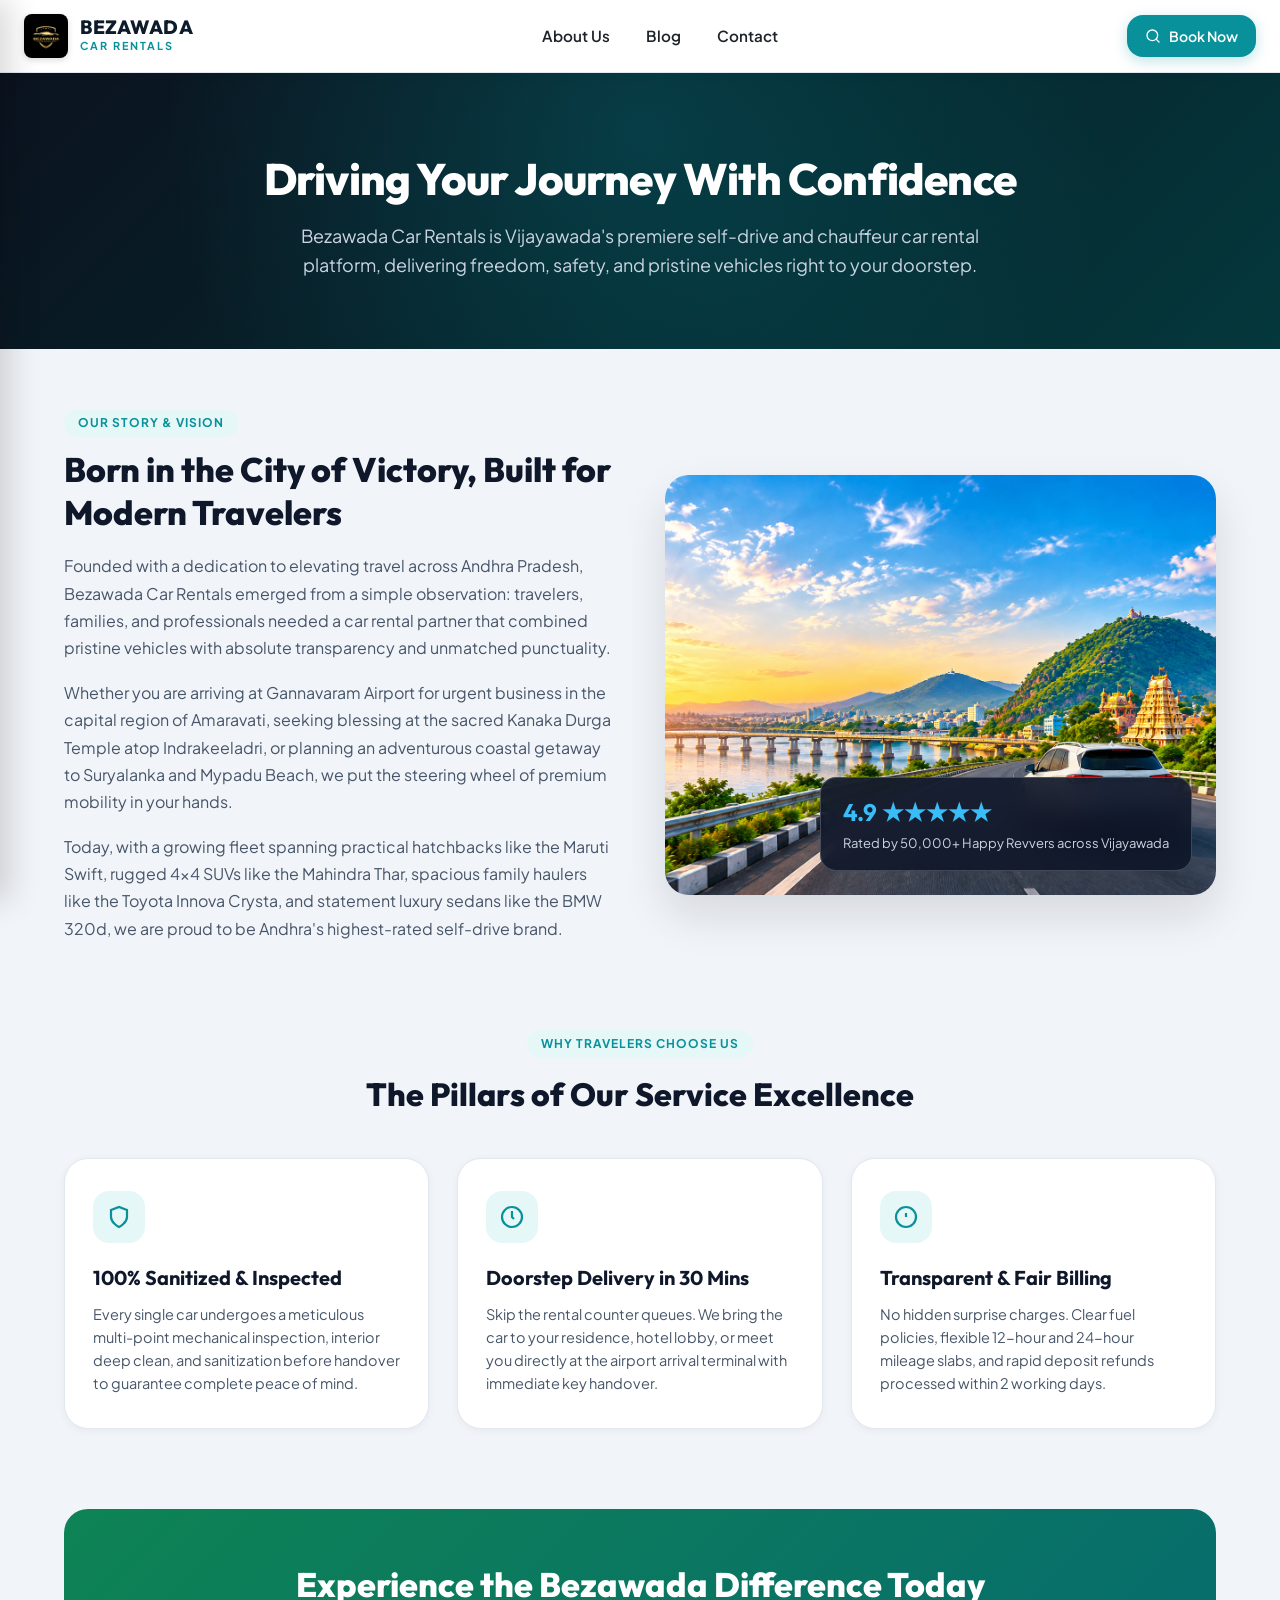
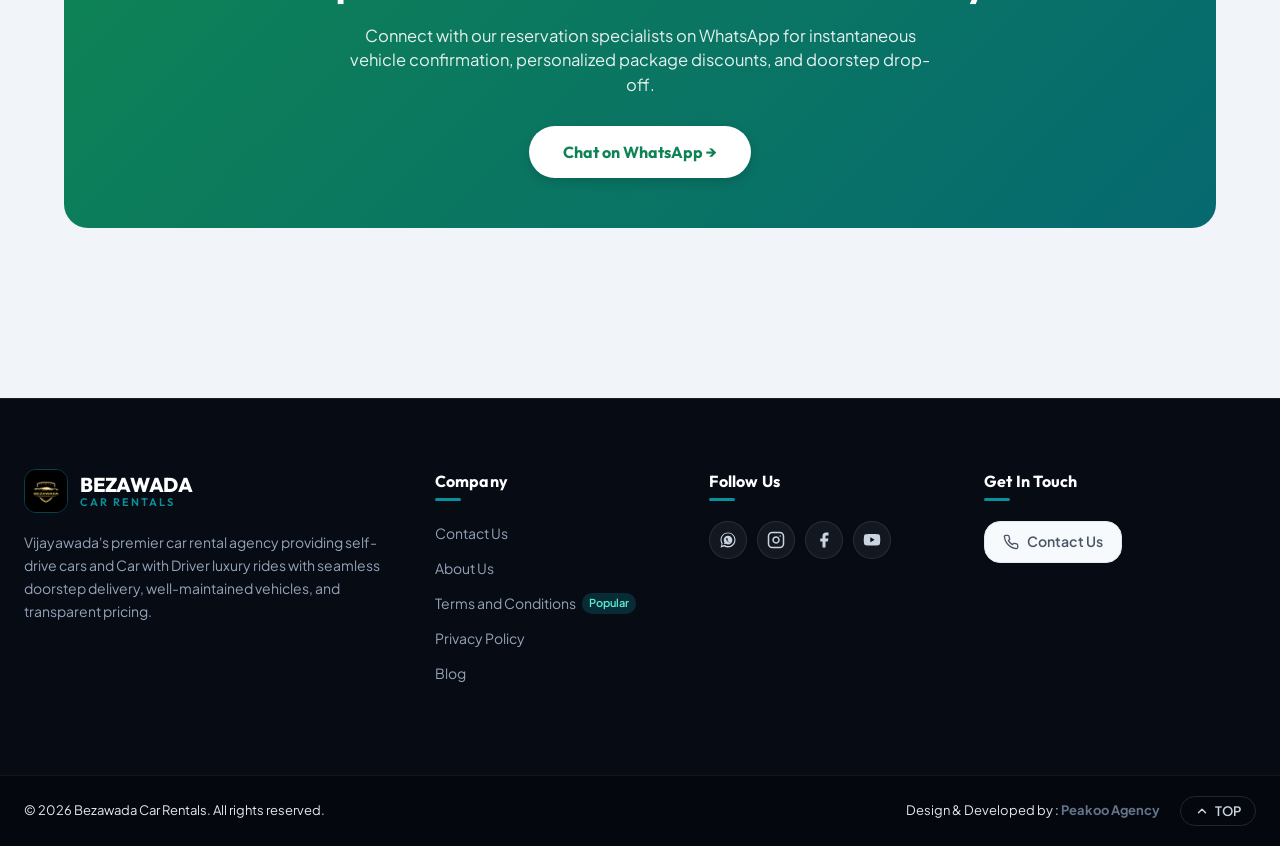
==== about.html @ 48c235d7 "Updated all" ====
<!DOCTYPE html>
<html lang="en">

<head>
  <meta charset="UTF-8">
  <meta name="viewport" content="width=device-width, initial-scale=1.0">
  <title>About Us | Bezawada Car Rentals — Andhra's Leading Self Drive & Car Hire Partner</title>
  <meta name="description"
    content="Learn about Bezawada Car Rentals, our mission, sanitized fleet, and dedication to seamless road trips across Vijayawada, Amaravati and Andhra Pradesh.">
  <link rel="icon" href="logo/logo.jpeg" type="image/jpeg">

  <!-- Google Fonts -->
  <link rel="preconnect" href="https://fonts.googleapis.com">
  <link rel="preconnect" href="https://fonts.gstatic.com" crossorigin>
  <link
    href="https://fonts.googleapis.com/css2?family=Outfit:wght@400;500;600;700;800&family=Plus+Jakarta+Sans:wght@400;500;600;700&display=swap"
    rel="stylesheet">

  <link rel="stylesheet" href="css/style.css">
  <link rel="stylesheet" href="pages.css">
</head>

<body>

  <!-- Top Navigation Header -->
  <header class="site-header">
    <div class="header-container">
      <button class="mobile-menu-btn" id="mobileMenuBtn" aria-label="Open navigation menu">
        <svg viewBox="0 0 24 24" width="24" height="24" stroke="currentColor" stroke-width="2" fill="none"
          stroke-linecap="round" stroke-linejoin="round">
          <line x1="3" y1="12" x2="21" y2="12"></line>
          <line x1="3" y1="6" x2="21" y2="6"></line>
          <line x1="3" y1="18" x2="21" y2="18"></line>
        </svg>
      </button>

      <a href="index.html" class="brand-logo">
        <img src="logo/logo.jpeg" alt="Bezawada Car Rentals" class="logo-img">
        <div class="brand-text">
          <span class="brand-name">BEZAWADA</span>
          <span class="brand-sub">CAR RENTALS</span>
        </div>
      </a>

      <!-- Desktop Navigation Menu -->
      <nav class="desktop-nav">
        <a href="about.html" class="nav-link active">About Us</a>
        <a href="blog.html" class="nav-link">Blog</a>
        <a href="contact.html" class="nav-link">Contact</a>

      </nav>

      <!-- Header Right CTA Buttons -->
      <div class="header-actions">


        <button type="button" class="action-btn login-btn" onclick="scrollToBooking()">
          <svg viewBox="0 0 24 24" width="16" height="16" stroke="currentColor" stroke-width="2" fill="none"
            stroke-linecap="round" stroke-linejoin="round">
            <circle cx="11" cy="11" r="8" />
            <line x1="21" y1="21" x2="16.65" y2="16.65" />
          </svg>
          <span>Book Now</span>
        </button>
      </div>
    </div>
  </header>

  <!-- Mobile Drawer Menu -->
  <div class="mobile-drawer" id="mobileDrawer">
    <div class="mobile-drawer-header">
      <div class="brand-logo">
        <img src="logo/logo.jpeg" alt="Bezawada Car Rentals" class="logo-img">
        <span class="brand-name">BEZAWADA CARS</span>
      </div>
      <button class="drawer-close-btn" id="drawerCloseBtn" aria-label="Close menu">&times;</button>
    </div>
    <div class="mobile-drawer-body">
      <a href="index.html#searchWidget" class="drawer-link" onclick="scrollToBooking()">Book a Car</a>
      <a href="index.html#popularCarsSection" class="drawer-link" onclick="scrollToBooking()">Explore Fleet</a>
      <a href="about.html" class="drawer-link">About Us</a>
      <a href="blog.html" class="drawer-link">Blog &amp; Travel Guides</a>
      <a href="contact.html" class="drawer-link">Contact Us</a>
      <div class="drawer-divider"></div>
      <a href="https://wa.me/919393093095" target="_blank" rel="noopener noreferrer" class="drawer-phone">
        <span>Instant WhatsApp &amp; Call Booking:</span>
        <strong>+91 93930 93095</strong>
      </a>
    </div>
  </div>

  <!-- Page Hero Header -->
  <section class="page-hero">
    <div class="page-hero-inner">

      <h1>Driving Your Journey With Confidence</h1>
      <p class="lead">Bezawada Car Rentals is Vijayawada's premiere self-drive and chauffeur car rental platform,
        delivering freedom, safety, and pristine vehicles right to your doorstep.</p>
    </div>
  </section>

  <!-- Main Content -->
  <main class="page-container">

    <!-- Story Grid -->
    <div class="about-story-grid">
      <div class="about-story-content">
        <span class="stats-badge"
          style="background:#E6F7F8; color:#08919A; padding:5px 14px; border-radius:9999px; font-size:12px; font-weight:700; text-transform:uppercase; letter-spacing:1px; display:inline-block; margin-bottom:12px;">OUR
          STORY &amp; VISION</span>
        <h2>Born in the City of Victory, Built for Modern Travelers</h2>
        <p>Founded with a dedication to elevating travel across Andhra Pradesh, Bezawada Car Rentals emerged from a
          simple observation: travelers, families, and professionals needed a car rental partner that combined pristine
          vehicles with absolute transparency and unmatched punctuality.</p>
        <p>Whether you are arriving at Gannavaram Airport for urgent business in the capital region of Amaravati,
          seeking blessing at the sacred Kanaka Durga Temple atop Indrakeeladri, or planning an adventurous coastal
          getaway to Suryalanka and Mypadu Beach, we put the steering wheel of premium mobility in your hands.</p>
        <p>Today, with a growing fleet spanning practical hatchbacks like the Maruti Swift, rugged 4x4 SUVs like the
          Mahindra Thar, spacious family haulers like the Toyota Innova Crysta, and statement luxury sedans like the BMW
          320d, we are proud to be Andhra's highest-rated self-drive brand.</p>
      </div>
      <div class="about-story-image-wrap">
        <img src="assets/images/bg.png" alt="Bezawada Car Rentals fleet and Prakasam Barrage Vijayawada">
        <div class="about-badge-card">
          <strong>4.9 ★★★★★</strong>
          <span>Rated by 50,000+ Happy Revvers across Vijayawada</span>
        </div>
      </div>
    </div>

    <!-- Core Pillars -->
    <div style="text-align: center; margin-bottom: 40px;">
      <span class="stats-badge"
        style="background:#E6F7F8; color:#08919A; padding:5px 14px; border-radius:9999px; font-size:12px; font-weight:700; text-transform:uppercase; letter-spacing:1px; display:inline-block; margin-bottom:12px;">WHY
        TRAVELERS CHOOSE US</span>
      <h2 style="font-family: var(--font-heading); font-size: 32px; font-weight: 800; color: var(--dark-navy);">The
        Pillars of Our Service Excellence</h2>
    </div>

    <div class="pillars-grid">
      <div class="pillar-card">
        <div class="pillar-icon-box">
          <svg viewBox="0 0 24 24" width="24" height="24" fill="none" stroke="currentColor" stroke-width="2.2">
            <path d="M12 22s8-4 8-10V5l-8-3-8 3v7c0 6 8 10 8 10z"></path>
          </svg>
        </div>
        <h3>100% Sanitized &amp; Inspected</h3>
        <p>Every single car undergoes a meticulous multi-point mechanical inspection, interior deep clean, and
          sanitization before handover to guarantee complete peace of mind.</p>
      </div>

      <div class="pillar-card">
        <div class="pillar-icon-box">
          <svg viewBox="0 0 24 24" width="24" height="24" fill="none" stroke="currentColor" stroke-width="2.2">
            <circle cx="12" cy="12" r="10"></circle>
            <polyline points="12 6 12 12 14 14"></polyline>
          </svg>
        </div>
        <h3>Doorstep Delivery in 30 Mins</h3>
        <p>Skip the rental counter queues. We bring the car to your residence, hotel lobby, or meet you directly at the
          airport arrival terminal with immediate key handover.</p>
      </div>

      <div class="pillar-card">
        <div class="pillar-icon-box">
          <svg viewBox="0 0 24 24" width="24" height="24" fill="none" stroke="currentColor" stroke-width="2.2">
            <circle cx="12" cy="12" r="10"></circle>
            <line x1="12" y1="8" x2="12" y2="12"></line>
            <line x1="12" y1="16" x2="12.01" y2="16"></line>
          </svg>
        </div>
        <h3>Transparent &amp; Fair Billing</h3>
        <p>No hidden surprise charges. Clear fuel policies, flexible 12-hour and 24-hour mileage slabs, and rapid
          deposit refunds processed within 2 working days.</p>
      </div>
    </div>



    <!-- Call to action block -->
    <div
      style="background: linear-gradient(135deg, #0e8354 0%, #066970 100%); border-radius: var(--radius-lg); padding: 50px 30px; text-align: center; color: white;">
      <h2 style="font-family: var(--font-heading); font-size: 34px; font-weight: 800; margin-bottom: 14px;">Experience
        the Bezawada Difference Today</h2>
      <p style="font-size: 16.5px; color: rgba(255,255,255,0.9); max-width: 600px; margin: 0 auto 28px;">Connect with
        our reservation specialists on WhatsApp for instantaneous vehicle confirmation, personalized package discounts,
        and doorstep drop-off.</p>
      <a href="https://wa.me/919393093095?text=Hello%20Bezawada%20Car%20Rentals!%20I%20am%20interested%20in%20booking%20a%20car."
        target="_blank" rel="noopener noreferrer" class="terms-highlight-cta"
        style="font-size: 16px; padding: 14px 34px; display: inline-block;">
        Chat on WhatsApp &rarr;
      </a>
    </div>

  </main>

  <!-- ==========================================================================
       SECTION 7: FOOTER SECTION (4 Columns, Trust Ribbon, Copyright & Back to Top)
       ========================================================================== -->
  <footer class="site-footer" id="siteFooter" role="contentinfo">
    <div class="footer-top-wrap">
      <div class="footer-main-grid">

        <!-- Col 1: Brand Info -->
        <div class="footer-brand-col">
          <a href="index.html" class="footer-logo-link">
            <img src="logo/logo.jpeg" alt="Bezawada Car Rentals Logo" class="footer-logo-img">
            <div class="footer-brand-title">
              BEZAWADA
              <span>CAR RENTALS</span>
            </div>
          </a>
          <p class="footer-about-text">
            Vijayawada's premier car rental agency providing self-drive cars and Car with Driver luxury rides with
            seamless doorstep delivery, well-maintained vehicles, and transparent pricing.
          </p>
        </div>

        <!-- Col 2: Fleet & Rentals -->
        <div class="footer-col">
          <h3 class="footer-col-title">Company</h3>
          <ul class="footer-nav-list">
            <li><a href="contact.html">Contact Us</a></li>
            <li><a href="about.html">About Us</a></li>
            <li><a href="terms.html">Terms and Conditions <span class="badge-mini">Popular</span></a></li>
            <li><a href="terms.html">Privacy Policy</a></li>
            <li><a href="blog.html">Blog</a></li>
          </ul>
        </div>


        <div class="footer-col">
          <h3 class="footer-col-title">Follow Us</h3>
          <div class="footer-social-links">
            <a href="https://wa.me/919393093095" target="_blank" rel="noopener" class="footer-social-btn"
              aria-label="WhatsApp">
              <svg viewBox="0 0 24 24" width="18" height="18" fill="currentColor">
                <path
                  d="M12.031 6.172c-3.181 0-5.767 2.586-5.768 5.766-.001 1.298.38 2.27 1.019 3.287l-.711 2.592 2.654-.696c1.004.582 1.777.822 2.806.822 3.181 0 5.767-2.587 5.767-5.766.001-3.182-2.585-5.805-5.767-5.805zm3.377 8.21c-.14.393-.715.753-1.009.799-.283.044-.645.064-1.04-.063-.585-.188-1.339-.533-2.316-1.511-.98-.98-1.325-1.734-1.514-2.32-.127-.395-.107-.757-.063-1.04.046-.294.406-.869.799-1.009.19-.068.396-.039.544.073l.87 1.258c.148.214.156.495.021.718l-.348.572c-.068.112-.083.247-.04.37.199.57.653 1.189 1.183 1.719.53.53 1.149.984 1.719 1.183.123.043.258.028.37-.04l.572-.348c.223-.135.504-.127.718.021l1.258.87c.112.148.141.354.073.544z" />
                <path
                  d="M12 2C6.477 2 2 6.477 2 12c0 1.89.525 3.66 1.438 5.176L2 22l4.965-1.399C8.423 21.503 10.155 22 12 22c5.523 0 10-4.477 10-10S17.523 2 12 2zm0 18c-1.637 0-3.167-.47-4.464-1.284l-.32-.2-3.149.887.886-3.085-.207-.328C3.896 14.673 3.428 13.155 3.428 11.5 3.428 6.772 7.272 2.928 12 2.928 16.728 2.928 20.572 6.772 20.572 11.5 20.572 16.228 16.728 20 12 20z" />
              </svg>
            </a>
            <a href="https://instagram.com" target="_blank" rel="noopener" class="footer-social-btn"
              aria-label="Instagram">
              <svg viewBox="0 0 24 24" width="18" height="18" fill="none" stroke="currentColor" stroke-width="2"
                stroke-linecap="round" stroke-linejoin="round">
                <rect x="2" y="2" width="20" height="20" rx="5" ry="5"></rect>
                <path d="M16 11.37A4 4 0 1 1 12.63 8 4 4 0 0 1 16 11.37z"></path>
                <line x1="17.5" y1="6.5" x2="17.51" y2="6.5"></line>
              </svg>
            </a>
            <a href="https://facebook.com" target="_blank" rel="noopener" class="footer-social-btn"
              aria-label="Facebook">
              <svg viewBox="0 0 24 24" width="18" height="18" fill="currentColor">
                <path d="M18 2h-3a5 5 0 0 0-5 5v3H7v4h3v8h4v-8h3l1-4h-4V7a1 1 0 0 1 1-1h3z"></path>
              </svg>
            </a>
            <a href="https://youtube.com" target="_blank" rel="noopener" class="footer-social-btn" aria-label="YouTube">
              <svg viewBox="0 0 24 24" width="18" height="18" fill="currentColor">
                <path
                  d="M22.54 6.42a2.78 2.78 0 0 0-1.94-2C18.88 4 12 4 12 4s-6.88 0-8.6.46a2.78 2.78 0 0 0-1.94 2A29 29 0 0 0 1 11.75a29 29 0 0 0 .46 5.33A2.78 2.78 0 0 0 3.4 19c1.72.46 8.6.46 8.6.46s6.88 0 8.6-.46a2.78 2.78 0 0 0 1.94-2 29 29 0 0 0 .46-5.25 29 29 0 0 0-.46-5.33z" />
                <polygon points="9.75 15.02 15.5 11.75 9.75 8.48 9.75 15.02" fill="#070B14" />
              </svg>
            </a>
          </div>
        </div>

        <div class="footer-col">
          <h3 class="footer-col-title">Get In Touch</h3>
          <a href="https://wa.me/919393093095?text=Hello%20Bezawada%20Car%20Rentals!%20I%20would%20like%20to%20inquire%20about%20booking%20a%20car."
            target="_blank" rel="noopener noreferrer" class="action-btn hotline-btn"
            title="Call or WhatsApp Bezawada Car Rentals">
            <svg viewBox="0 0 24 24" width="16" height="16" stroke="currentColor" stroke-width="2" fill="none"
              stroke-linecap="round" stroke-linejoin="round">
              <path
                d="M22 16.92v3a2 2 0 0 1-2.18 2 19.79 19.79 0 0 1-8.63-3.07 19.5 19.5 0 0 1-6-6 19.79 19.79 0 0 1-3.07-8.67A2 2 0 0 1 4.11 2h3a2 2 0 0 1 2 1.72 12.84 12.84 0 0 0 .7 2.81 2 2 0 0 1-.45 2.11L8.09 9.91a16 16 0 0 0 6 6l1.27-1.27a2 2 0 0 1 2.11-.45 12.84 12.84 0 0 0 2.81.7A2 2 0 0 1 22 16.92z">
              </path>
            </svg>
            <span class="hotline-text"> Contact Us </span>
          </a>
        </div>
      </div>
    </div>

    <!-- Footer Bottom Bar -->
    <div class="footer-bottom-bar">
      <div class="footer-bottom-inner">
        <div class="footer-copyright" style="color: #E2E8F0;">
          © 2026 Bezawada Car Rentals. All rights reserved.
        </div>
        <div class="footer-bottom-links" style="color: #E2E8F0;">
          <p>Design & Developed by : <a href="https://www.peakoo.agency" target="_blank">
              <b>Peakoo Agency</b></a>
          </p>
          <button class="btn-back-to-top" type="button" onclick="window.scrollTo({top: 0, behavior: 'smooth'})"
            aria-label="Back to top">
            <svg viewBox="0 0 24 24" width="14" height="14" fill="none" stroke="currentColor" stroke-width="2.5"
              stroke-linecap="round" stroke-linejoin="round">
              <polyline points="18 15 12 9 6 15"></polyline>
            </svg>
            <span>TOP</span>
          </button>
        </div>
      </div>
    </div>
  </footer>

  <script>
    const mobileMenuBtn = document.getElementById('mobileMenuBtn');
    const drawerCloseBtn = document.getElementById('drawerCloseBtn');
    const mobileDrawer = document.getElementById('mobileDrawer');

    if (mobileMenuBtn && mobileDrawer) {
      mobileMenuBtn.addEventListener('click', () => mobileDrawer.classList.add('active'));
    }
    if (drawerCloseBtn && mobileDrawer) {
      drawerCloseBtn.addEventListener('click', () => mobileDrawer.classList.remove('active'));
    }
    document.addEventListener('click', (e) => {
      if (mobileDrawer && mobileDrawer.classList.contains('active') && !mobileDrawer.contains(e.target) && mobileMenuBtn && !mobileMenuBtn.contains(e.target)) {
        mobileDrawer.classList.remove('active');
      }
    });

    function scrollToBooking() {
      window.location.href = 'index.html#popularCarsSection';
    }
  </script>

</body>

</html>
---- css/style.css ----
/* ==========================================================================
   Bezawada Car Rentals - Modern Revv-Inspired Design System
   ========================================================================== */

:root {
  --color-primary: #08919A;
  --color-primary-dark: #067077;
  --color-primary-light: #EBF8F9;
  --color-primary-border: rgba(8, 145, 154, 0.2);

  --color-accent-gold: #D4AF37;
  --color-accent-amber: #F59E0B;

  --color-dark: #1E2329;
  --color-dark-muted: #4A5565;
  --color-gray-subtle: #656565;
  --color-gray-light: #F1F4F8;
  --color-gray-border: #E2E8F0;
  --color-white: #FFFFFF;

  --font-heading: 'Outfit', sans-serif;
  --font-body: 'Plus Jakarta Sans', sans-serif;

  --radius-sm: 8px;
  --radius-md: 12px;
  --radius-lg: 16px;
  --radius-xl: 22px;
  --radius-full: 9999px;

  --shadow-sm: 0 2px 6px rgba(0, 0, 0, 0.04);
  --shadow-md: 0 6px 18px rgba(0, 0, 0, 0.08);
  --shadow-lg: 0 12px 32px rgba(8, 145, 154, 0.12);
  --shadow-card: 0 16px 36px -6px rgba(17, 24, 39, 0.1), 0 0 0 1px rgba(0, 0, 0, 0.04);

  --transition-fast: 0.2s cubic-bezier(0.16, 1, 0.3, 1);
  --transition-smooth: 0.35s cubic-bezier(0.16, 1, 0.3, 1);
}

/* CSS Reset & Defaults */
*,
*::before,
*::after {
  box-sizing: border-box;
  margin: 0;
  padding: 0;
}

html {
  scroll-behavior: smooth;
  -webkit-font-smoothing: antialiased;
}

body {
  font-family: var(--font-body);
  background-color: var(--color-gray-light);
  color: var(--color-dark);
  line-height: 1.5;
  overflow-x: hidden;
}

img {
  max-width: 100%;
  display: block;
}

a {
  text-decoration: none;
  color: inherit;
  transition: color var(--transition-fast);
}

button,
input,
select {
  font-family: inherit;
}

/* ==========================================================================
   Header Navigation Bar (Revv Style)
   ========================================================================== */

.site-header {
  position: sticky;
  top: 0;
  z-index: 100;
  background-color: var(--color-white);
  border-bottom: 1px solid var(--color-gray-border);
  box-shadow: 0 2px 10px rgba(0, 0, 0, 0.03);
}

.header-container {
  max-width: 1320px;
  margin: 0 auto;
  padding: 0 24px;
  height: 72px;
  display: flex;
  align-items: center;
  justify-content: space-between;
}

/* Logo */
.brand-logo {
  display: flex;
  align-items: center;
  gap: 12px;
}

.logo-img {
  width: 44px;
  height: 44px;
  border-radius: var(--radius-sm);
  object-fit: cover;
  background-color: #000;
  box-shadow: 0 2px 6px rgba(0, 0, 0, 0.15);
}

.brand-text {
  display: flex;
  flex-direction: column;
}

.brand-name {
  font-family: var(--font-heading);
  font-size: 1.2rem;
  font-weight: 800;
  letter-spacing: 0.5px;
  color: #0d1b2a;
  line-height: 1.1;
}

.brand-sub {
  font-size: 0.68rem;
  font-weight: 700;
  letter-spacing: 2px;
  color: var(--color-primary);
}

/* Desktop Navigation */
.desktop-nav {
  display: none;
  align-items: center;
  gap: 28px;
}

@media (min-width: 992px) {
  .desktop-nav {
    display: flex;
  }
}

.nav-link {
  font-size: 0.95rem;
  font-weight: 600;
  color: var(--color-dark);
  padding: 8px 4px;
  display: inline-flex;
  align-items: center;
  gap: 6px;
  background: none;
  border: none;
  cursor: pointer;
  transition: color var(--transition-fast);
}

.nav-link:hover {
  color: var(--color-primary);
}

.chevron-icon {
  transition: transform var(--transition-fast);
}

/* Dropdown Menu */
.nav-item {
  position: relative;
}

.has-dropdown:hover .chevron-icon {
  transform: rotate(180deg);
}

.dropdown-menu {
  position: absolute;
  top: calc(100% + 12px);
  left: -20px;
  min-width: 320px;
  background-color: var(--color-white);
  border-radius: var(--radius-md);
  padding: 12px;
  box-shadow: 0 16px 36px rgba(0, 0, 0, 0.12), 0 0 0 1px rgba(0, 0, 0, 0.05);
  opacity: 0;
  visibility: hidden;
  transform: translateY(8px);
  transition: opacity var(--transition-fast), transform var(--transition-fast), visibility var(--transition-fast);
  z-index: 150;
}

.has-dropdown:hover .dropdown-menu {
  opacity: 1;
  visibility: visible;
  transform: translateY(0);
}

.dropdown-link {
  display: block;
  padding: 10px 12px;
  border-radius: var(--radius-sm);
  transition: background-color var(--transition-fast);
}

.dropdown-link:hover {
  background-color: var(--color-primary-light);
}

.dropdown-item-title {
  display: block;
  font-weight: 600;
  font-size: 0.88rem;
  color: var(--color-dark);
  margin-bottom: 2px;
}

.dropdown-item-desc {
  display: block;
  font-size: 0.76rem;
  color: var(--color-gray-subtle);
}

/* Header Actions */
.header-actions {
  display: flex;
  align-items: center;
  gap: 12px;
}

.action-btn {
  display: inline-flex;
  align-items: center;
  justify-content: center;
  gap: 8px;
  height: 42px;
  padding: 0 18px;
  border-radius: var(--radius-md);
  font-size: 0.88rem;
  font-weight: 600;
  cursor: pointer;
  transition: all var(--transition-fast);
}

.hotline-btn {
  background-color: #f7fafc;
  color: var(--color-dark-muted);
  border: 1px solid var(--color-gray-border);
}

.hotline-btn:hover {
  background-color: var(--color-primary-light);
  border-color: var(--color-primary);
  color: var(--color-primary);
}

.login-btn {
  background-color: var(--color-primary);
  color: var(--color-white);
  border: none;
  box-shadow: 0 4px 14px rgba(8, 145, 154, 0.25);
}

.login-btn:hover {
  background-color: var(--color-primary-dark);
  transform: translateY(-1px);
  box-shadow: 0 6px 18px rgba(8, 145, 154, 0.35);
}

/* Mobile Menu Toggle */
.mobile-menu-btn {
  display: flex;
  align-items: center;
  justify-content: center;
  background: none;
  border: none;
  padding: 6px;
  color: var(--color-dark);
  cursor: pointer;
}

@media (min-width: 992px) {
  .mobile-menu-btn {
    display: none;
  }
}

/* Mobile Drawer */
.mobile-drawer {
  position: fixed;
  top: 0;
  left: 0;
  width: 290px;
  height: 100vh;
  background-color: var(--color-white);
  z-index: 200;
  box-shadow: 10px 0 30px rgba(0, 0, 0, 0.15);
  transform: translateX(-100%);
  transition: transform var(--transition-smooth);
  display: flex;
  flex-direction: column;
}

.mobile-drawer.active {
  transform: translateX(0);
}

.mobile-drawer-header {
  padding: 20px;
  display: flex;
  align-items: center;
  justify-content: space-between;
  border-bottom: 1px solid var(--color-gray-border);
}

.drawer-close-btn {
  background: none;
  border: none;
  font-size: 28px;
  color: var(--color-gray-subtle);
  cursor: pointer;
}

.mobile-drawer-body {
  padding: 24px 20px;
  display: flex;
  flex-direction: column;
  gap: 16px;
}

.drawer-link {
  font-size: 1rem;
  font-weight: 600;
  color: var(--color-dark);
}

.drawer-link:hover {
  color: var(--color-primary);
}

.drawer-divider {
  height: 1px;
  background-color: var(--color-gray-border);
  margin: 10px 0;
}

.drawer-phone {
  display: flex;
  flex-direction: column;
  gap: 4px;
  font-size: 0.85rem;
  color: var(--color-primary);
}


/* ==========================================================================
   Hero Section
   ========================================================================== */

.hero-section {
  position: relative;
  width: 100%;
  background-color: #F1F4F8;
  padding-bottom: 30px;
}

/* Top Revv-Style Location Pill */
.hero-top-pill-wrap {
  display: flex;
  justify-content: center;
  padding: 16px 20px 8px;
}

.location-pill {
  display: inline-flex;
  align-items: center;
  gap: 10px;
  background-color: var(--color-white);
  padding: 6px 18px;
  border-radius: var(--radius-full);
  box-shadow: 0 2px 8px rgba(0, 0, 0, 0.05);
  border: 1px solid rgba(8, 145, 154, 0.15);
}

.pill-dot {
  width: 8px;
  height: 8px;
  border-radius: 50%;
  background-color: var(--color-primary);
  box-shadow: 0 0 0 3px rgba(8, 145, 154, 0.2);
}

.pill-label {
  font-size: 0.88rem;
  font-weight: 600;
  color: var(--color-dark);
}

.pill-action {
  display: inline-flex;
  align-items: center;
  gap: 4px;
  font-size: 0.82rem;
  font-weight: 700;
  color: var(--color-primary);
  background: none;
  border: none;
  cursor: pointer;
  padding: 2px 4px;
  border-radius: var(--radius-sm);
  transition: background-color var(--transition-fast);
}

.pill-action:hover {
  background-color: var(--color-primary-light);
}

/* Hero Stage (Panoramic Area) */
.hero-stage {
  position: relative;
  max-width: 1400px;
  margin: 0 auto;
  border-radius: var(--radius-xl);
  overflow: hidden;
  box-shadow: 0 10px 35px rgba(0, 0, 0, 0.05);
  min-height: 640px;
}

/* Illustrated Background Container */
.hero-bg-container {
  position: absolute;
  inset: 0;
  width: 100%;
  height: 100%;
  z-index: 1;
}

.hero-bg-image {
  width: 100%;
  height: 100%;
  object-fit: cover;
  object-position: center 22%;
  filter: saturate(1.04);
}

.hero-gradient-overlay {
  position: absolute;
  inset: 0;
  background: linear-gradient(180deg,
      rgba(255, 255, 255, 0.2) 0%,
      rgba(255, 255, 255, 0) 30%,
      rgba(0, 0, 0, 0.02) 65%,
      rgba(0, 0, 0, 0.22) 100%);
  pointer-events: none;
}

@media (max-width: 991px) {
  .hero-gradient-overlay {
    background: linear-gradient(180deg,
        rgba(255, 255, 255, 0.35) 0%,
        rgba(255, 255, 255, 0.05) 50%,
        rgba(0, 0, 0, 0.25) 100%);
  }
}

/* Hero Content Wrapper */
.hero-content-wrapper {
  position: relative;
  z-index: 2;
  display: flex;
  flex-direction: column;
  justify-content: space-between;
  padding: 40px 40px 24px;
  min-height: 640px;
}

@media (max-width: 1120px) {

  .hero-stage,
  .hero-content-wrapper {
    min-height: 580px;
  }

  .hero-content-wrapper {
    padding: 30px 28px 20px;
  }
}

@media (max-width: 991px) {

  .hero-stage,
  .hero-content-wrapper {
    min-height: 480px;
  }

  .hero-content-wrapper {
    padding: 20px 16px;
  }
}

/* ==========================================================================
   Left Side: Single Box (User requested replacement of 3 boxes)
   ========================================================================== */

.hero-left-box-container {
  display: flex;
  align-items: flex-start;
}

.hero-main-card {
  position: relative;
  width: 100%;
  background: rgba(255, 255, 255, 0.96);
  backdrop-filter: blur(12px);
  -webkit-backdrop-filter: blur(12px);
  border: 1px solid rgba(8, 145, 154, 0.25);
  border-radius: var(--radius-xl);
  padding: 30px 28px;
  box-shadow:
    0 20px 45px -10px rgba(8, 145, 154, 0.15),
    0 0 0 1px rgba(255, 255, 255, 0.8) inset;
  transition: transform var(--transition-fast), box-shadow var(--transition-fast);
}

.card-glow-accent {
  position: absolute;
  top: 0;
  left: 28px;
  right: 28px;
  height: 4px;
  border-radius: var(--radius-full);
  background: linear-gradient(90deg, #08919A, #4FC5C5, #E5A93B);
}

.hero-card-header {
  margin-bottom: 22px;
}

.card-badge {
  display: inline-flex;
  align-items: center;
  gap: 6px;
  background-color: var(--color-primary-light);
  color: var(--color-primary-dark);
  font-size: 0.78rem;
  font-weight: 700;
  letter-spacing: 0.3px;
  padding: 4px 12px;
  border-radius: var(--radius-full);
  margin-bottom: 12px;
  border: 1px solid rgba(8, 145, 154, 0.2);
}

/* The exact requested text */
.hero-main-title {
  font-family: var(--font-heading);
  font-size: 1.62rem;
  font-weight: 800;
  line-height: 1.25;
  color: var(--color-dark);
  margin-bottom: 8px;
  letter-spacing: -0.3px;
}

.hero-main-subtitle {
  font-size: 0.98rem;
  font-weight: 600;
  color: var(--color-primary);
  line-height: 1.4;
}

/* Booking Search Form Inside the Card */
.hero-booking-form {
  display: flex;
  flex-direction: column;
  gap: 16px;
}

.form-group {
  display: flex;
  flex-direction: column;
  gap: 6px;
}

.form-label {
  display: flex;
  align-items: center;
  gap: 6px;
  font-size: 0.8rem;
  font-weight: 700;
  color: var(--color-dark-muted);
  text-transform: uppercase;
  letter-spacing: 0.4px;
}

.form-label svg {
  color: var(--color-primary);
}

.select-wrapper {
  position: relative;
}

.form-select,
.form-input {
  width: 100%;
  height: 44px;
  padding: 0 14px;
  background-color: #F8FAFC;
  border: 1.5px solid #E2E8F0;
  border-radius: var(--radius-md);
  font-size: 0.88rem;
  font-weight: 600;
  color: var(--color-dark);
  outline: none;
  transition: all var(--transition-fast);
}

.form-select:focus,
.form-input:focus {
  background-color: var(--color-white);
  border-color: var(--color-primary);
  box-shadow: 0 0 0 3px rgba(8, 145, 154, 0.15);
}

.form-grid-2 {
  display: grid;
  grid-template-columns: 1fr 1fr;
  gap: 12px;
}

.datetime-inputs {
  display: flex;
  gap: 6px;
}

.time-input {
  width: 82px;
  padding: 0 8px;
  text-align: center;
}

/* Feature tags inside the card */
.card-features-list {
  display: flex;
  flex-wrap: wrap;
  gap: 8px;
  padding: 6px 0;
}

.card-feature-tag {
  display: inline-flex;
  align-items: center;
  gap: 5px;
  font-size: 0.76rem;
  font-weight: 600;
  color: #2D3748;
  background-color: #EDF2F7;
  padding: 4px 10px;
  border-radius: var(--radius-sm);
}

.card-feature-tag svg {
  color: var(--color-primary);
}

/* Card Action Buttons */
.card-actions {
  display: flex;
  flex-direction: column;
  gap: 10px;
  margin-top: 4px;
}

.submit-search-btn {
  display: flex;
  align-items: center;
  justify-content: space-between;
  width: 100%;
  height: 52px;
  padding: 0 16px 0 24px;
  background: linear-gradient(135deg, #08919A 0%, #067077 100%);
  color: var(--color-white);
  border: none;
  border-radius: var(--radius-md);
  font-size: 1.02rem;
  font-weight: 700;
  cursor: pointer;
  box-shadow: 0 8px 20px rgba(8, 145, 154, 0.35);
  transition: all var(--transition-fast);
}

.submit-search-btn:hover {
  transform: translateY(-2px);
  box-shadow: 0 12px 26px rgba(8, 145, 154, 0.45);
}

.btn-arrow-circle {
  width: 34px;
  height: 34px;
  background: rgba(255, 255, 255, 0.2);
  border-radius: 50%;
  display: flex;
  align-items: center;
  justify-content: center;
  transition: transform var(--transition-fast);
}

.submit-search-btn:hover .btn-arrow-circle {
  transform: translateX(4px);
  background: rgba(255, 255, 255, 0.3);
}

.whatsapp-quick-btn {
  display: flex;
  align-items: center;
  justify-content: center;
  gap: 8px;
  width: 100%;
  height: 40px;
  background-color: #F0FDF4;
  color: #166534;
  border: 1px solid #BBF7D0;
  border-radius: var(--radius-md);
  font-size: 0.86rem;
  font-weight: 700;
  transition: all var(--transition-fast);
}

.whatsapp-quick-btn svg {
  color: #22C55E;
}

.whatsapp-quick-btn:hover {
  background-color: #DCFCE7;
  border-color: #86EFAC;
}


/* ==========================================================================
   Right Side: Slogan & Revv-Style Scrolling Stats
   ========================================================================== */

/* ==========================================================================
   Revv Exact Rating & 5 Stat Cards (Matching Reference Screenshot)
   ========================================================================== */

.revv-exact-showcase {
  display: flex;
  flex-direction: column;
  justify-content: space-between;
  width: 100%;
  min-height: 500px;
  padding: 10px 0 10px;
}

/* Rating Block (Placed on Right Side) */
.revv-rating-block {
  position: relative;
  display: flex;
  flex-direction: column;
  align-items: flex-end;
  text-align: right;
  margin-left: auto;
  margin-right: 15px;
  max-width: 540px;
  width: 100%;
  min-height: 140px;
  overflow: visible;
}

/* Dynamic Intro Slide Element */
.header-slide-content {
  display: flex;
  flex-direction: column;
  align-items: flex-end;
  text-align: right;
  width: 100%;
  will-change: transform, opacity;
}

/* Intro slides left and disappears slowly and smoothly */
.header-slide-content.slide-out-left {
  position: absolute;
  top: 0;
  right: 0;
  width: 100%;
  transform: translateX(-60px);
  opacity: 0;
  transition: transform 0.65s cubic-bezier(0.4, 0, 0.2, 1), opacity 0.55s cubic-bezier(0.4, 0, 0.2, 1);
  pointer-events: none;
}

/* Incoming intro slides in smoothly and settles right-aligned */
.header-slide-content.slide-in-right {
  animation: introSlideInRight 0.65s cubic-bezier(0.16, 1, 0.3, 1) forwards;
}

@keyframes introSlideInRight {
  0% {
    opacity: 0;
    transform: translateX(50px);
  }

  100% {
    opacity: 1;
    transform: translateX(0);
  }
}

/* Backward intro slide animations if clicked on previous card */
.header-slide-content.slide-out-right {
  position: absolute;
  top: 0;
  right: 0;
  width: 100%;
  transform: translateX(60px);
  opacity: 0;
  transition: transform 0.65s cubic-bezier(0.4, 0, 0.2, 1), opacity 0.55s cubic-bezier(0.4, 0, 0.2, 1);
  pointer-events: none;
}

.header-slide-content.slide-in-left {
  animation: introSlideInLeft 0.65s cubic-bezier(0.16, 1, 0.3, 1) forwards;
}

@keyframes introSlideInLeft {
  0% {
    opacity: 0;
    transform: translateX(-50px);
  }

  100% {
    opacity: 1;
    transform: translateX(0);
  }
}

.rating-badge-card {
  align-self: flex-end;
  display: inline-flex;
  flex-direction: column;
  align-items: flex-end;
  background: rgba(255, 255, 255, 0.94);
  backdrop-filter: blur(10px);
  -webkit-backdrop-filter: blur(10px);
  border: 1.5px solid rgba(8, 145, 154, 0.28);
  border-radius: 16px;
  padding: 8px 16px;
  box-shadow: 0 4px 14px rgba(0, 0, 0, 0.06);
  margin-bottom: 6px;
}

.rating-score {
  display: flex;
  align-items: center;
  gap: 8px;
  font-family: var(--font-heading);
  font-size: 1.7rem;
  font-weight: 800;
  color: #0F172A;
  line-height: 1.1;
}

.rating-score .star-fill {
  color: #08919A;
  width: 22px;
  height: 22px;
}

.rating-stars-row {
  display: flex;
  gap: 3px;
  color: #08919A;
  font-size: 0.95rem;
  line-height: 1;
  margin-top: 3px;
}

.rating-headline {
  font-family: var(--font-heading);
  font-size: 2.15rem;
  font-weight: 800;
  color: #0F172A;
  margin-top: 10px;
  margin-bottom: 2px;
  letter-spacing: -0.5px;
  line-height: 1.25;
  text-shadow: 0 1px 4px rgba(255, 255, 255, 0.95), 0 0 12px rgba(255, 255, 255, 0.85);
  text-align: right;
}

.headline-pill {
  position: relative;
  display: inline-block;
  padding: 2px 14px;
  border: 1.5px solid #08919A;
  border-radius: 9999px;
  color: #08919A;
  font-weight: 800;
  margin-right: 4px;
  background: rgba(255, 255, 255, 0.7);
  backdrop-filter: blur(8px);
  -webkit-backdrop-filter: blur(8px);
}

.italic-serif {
  font-family: 'Playfair Display', Georgia, 'Times New Roman', serif;
  font-style: italic;
  font-weight: 500;
  color: #08919A;
}

.rating-subtext {
  position: relative;
  display: inline-block;
  font-size: 1.05rem;
  font-weight: 700;
  color: #0F172A;
  margin-top: 8px;
  line-height: 1.35;
  text-shadow: 0 1px 3px rgba(255, 255, 255, 0.95), 0 0 10px rgba(255, 255, 255, 0.9);
  text-align: right;
}

.rating-subtext::after {
  content: '';
  position: absolute;
  right: 0;
  left: auto;
  bottom: -4px;
  width: 44px;
  height: 2.5px;
  background-color: #08919A;
  border-radius: 2px;
}

.highlight-cyan {
  color: #08919A;
  font-weight: 800;
}

/* 5 Stat Cards Container (Bottom) */
.revv-stats-cards-wrapper {
  position: relative;
  width: 666px;
  max-width: 100%;
  display: flex;
  justify-content: flex-end;
  margin-top: auto;
  margin-left: auto;
  padding: 14px 0 18px;
  overflow: hidden;
  /* Smooth gradient mask on left so cards dissolve gracefully as they glide left */
  mask-image: linear-gradient(to right, transparent 0%, rgba(0, 0, 0, 0.4) 16px, black 38px, black 100%);
  -webkit-mask-image: linear-gradient(to right, transparent 0%, rgba(0, 0, 0, 0.4) 16px, black 38px, black 100%);
}

.revv-stats-row {
  display: flex;
  align-items: flex-end;
  gap: 14px;
  padding: 10px 4px 10px;
  will-change: transform;
}

/* Individual Stat Box */
.revv-stat-box {
  width: 122px;
  min-width: 122px;
  height: 120px;
  background: rgba(255, 255, 255, 0.94);
  backdrop-filter: blur(10px);
  -webkit-backdrop-filter: blur(10px);
  border-radius: 16px;
  padding: 14px 10px 12px;
  display: flex;
  flex-direction: column;
  align-items: center;
  justify-content: center;
  text-align: center;
  box-shadow: 0 8px 22px -4px rgba(0, 0, 0, 0.12);
  border: 1.5px solid rgba(255, 255, 255, 0.85);
  transition: background 0.4s cubic-bezier(0.4, 0, 0.2, 1),
    color 0.4s cubic-bezier(0.4, 0, 0.2, 1),
    transform 0.4s cubic-bezier(0.4, 0, 0.2, 1),
    box-shadow 0.4s cubic-bezier(0.4, 0, 0.2, 1);
  cursor: pointer;
  user-select: none;
  outline: none;
  flex-shrink: 0;
  will-change: transform, opacity;
}

.revv-stat-box:hover {
  transform: translateY(-4px) scale(1.02);
  box-shadow: 0 12px 28px -4px rgba(8, 145, 154, 0.22);
}

/* Card going left and disappearing */
.revv-stat-box.card-exit-left {
  transform: translateX(-40px) scale(0.86) !important;
  opacity: 0 !important;
  transition: transform 0.6s cubic-bezier(0.4, 0, 0.2, 1), opacity 0.5s ease-out !important;
  pointer-events: none;
}

/* Card icon container */
.stat-box-icon {
  display: flex;
  align-items: center;
  justify-content: center;
  height: 36px;
  margin-bottom: 6px;
  color: #2D3748;
  transition: color 0.35s ease;
}

.stat-box-icon-circle {
  width: 36px;
  height: 36px;
  border-radius: 50%;
  display: flex;
  align-items: center;
  justify-content: center;
  transition: all 0.35s cubic-bezier(0.4, 0, 0.2, 1);
}

.stat-box-title {
  font-family: var(--font-heading);
  font-size: 1.05rem;
  font-weight: 800;
  color: #1E2329;
  line-height: 1.2;
  transition: color 0.35s ease;
}

.stat-box-sub {
  font-size: 0.74rem;
  font-weight: 600;
  color: #64748B;
  margin-top: 2px;
  line-height: 1.15;
  white-space: nowrap;
  transition: color 0.35s ease;
}

/* Active Teal Card (Revv Spotlight) */
.revv-stat-box.active-teal {
  background: linear-gradient(145deg, #1aa5af 0%, #0d8a94 100%);
  border-color: #1aa5af;
  color: #FFFFFF;
  transform: translateY(-6px) scale(1.06);
  box-shadow: 0 16px 36px rgba(13, 138, 148, 0.45);
}

.revv-stat-box.active-teal .stat-box-title {
  color: #FFFFFF;
  font-size: 1.08rem;
}

.revv-stat-box.active-teal .stat-box-sub {
  color: rgba(255, 255, 255, 0.92);
}

.revv-stat-box.active-teal .stat-box-icon-circle {
  background: #FFFFFF;
  box-shadow: 0 4px 10px rgba(0, 0, 0, 0.12);
  transform: scale(1.06);
}

.revv-stat-box.active-teal .stat-box-icon-circle svg {
  color: #08919A;
  stroke: #08919A;
}

.revv-stat-box.active-teal .stat-box-icon-circle svg[fill="currentColor"] {
  fill: #08919A;
}

@media (max-width: 991px) {
  .revv-rating-block {
    margin-left: auto;
    margin-right: 0;
    align-items: flex-end;
    text-align: right;
  }

  .rating-headline {
    font-size: 1.6rem;
  }

  .revv-stats-cards-wrapper {
    width: 100%;
    justify-content: flex-start;
    margin-left: 0;
  }

  .revv-stat-box {
    width: 108px;
    min-width: 108px;
    height: 110px;
    padding: 10px 8px;
  }

  .stat-box-title {
    font-size: 0.95rem;
  }
}

/* Individual Stat Pill Cards (Revv Replica) */
.stat-pill-card {
  display: flex;
  align-items: center;
  gap: 14px;
  min-width: 175px;
  padding: 14px 20px;
  background: rgba(255, 255, 255, 0.95);
  backdrop-filter: blur(10px);
  border: 1px solid rgba(255, 255, 255, 0.9);
  border-radius: var(--radius-lg);
  box-shadow: 0 10px 24px -4px rgba(0, 0, 0, 0.12);
  cursor: pointer;
  transition: all var(--transition-fast);
}

.stat-pill-card:hover {
  transform: translateY(-4px) scale(1.02);
  box-shadow: 0 14px 30px -4px rgba(8, 145, 154, 0.2);
}

.stat-icon-circle {
  width: 44px;
  height: 44px;
  border-radius: 50%;
  background-color: #EDF8F8;
  color: var(--color-primary);
  display: flex;
  align-items: center;
  justify-content: center;
  flex-shrink: 0;
  transition: background-color var(--transition-fast);
}

.stat-content {
  display: flex;
  flex-direction: column;
}

.stat-title {
  font-family: var(--font-heading);
  font-size: 1.05rem;
  font-weight: 800;
  color: var(--color-dark);
  line-height: 1.15;
}

.stat-subtitle {
  font-size: 0.74rem;
  font-weight: 600;
  color: var(--color-gray-subtle);
  margin-top: 2px;
  white-space: nowrap;
}

/* Active Highlighted Stat Card (Revv Style Teal Pill) */
.stat-pill-card.active-stat {
  background: linear-gradient(135deg, #08919A 0%, #067077 100%);
  border-color: #08919A;
  box-shadow: 0 12px 28px rgba(8, 145, 154, 0.4);
}

.stat-pill-card.active-stat .stat-icon-circle {
  background: rgba(255, 255, 255, 0.2);
  color: var(--color-white);
}

.stat-pill-card.active-stat .stat-title {
  color: var(--color-white);
}

.stat-pill-card.active-stat .stat-subtitle {
  color: rgba(255, 255, 255, 0.85);
}


/* ==========================================================================
   Modals & Toast Notifications
   ========================================================================== */

.city-selector-modal {
  position: fixed;
  inset: 0;
  background-color: rgba(0, 0, 0, 0.45);
  backdrop-filter: blur(4px);
  display: flex;
  align-items: center;
  justify-content: center;
  z-index: 500;
  opacity: 0;
  visibility: hidden;
  transition: all var(--transition-fast);
}

.city-selector-modal.active {
  opacity: 1;
  visibility: visible;
}

.city-modal-content {
  background-color: var(--color-white);
  border-radius: var(--radius-xl);
  max-width: 580px;
  width: 90%;
  padding: 30px;
  box-shadow: var(--shadow-card);
  transform: scale(0.95);
  transition: transform var(--transition-fast);
}

.city-selector-modal.active .city-modal-content {
  transform: scale(1);
}

.city-modal-header {
  display: flex;
  align-items: center;
  justify-content: space-between;
  margin-bottom: 8px;
}

.city-modal-header h3 {
  font-family: var(--font-heading);
  font-size: 1.3rem;
  color: var(--color-dark);
}

.modal-close-btn {
  background: none;
  border: none;
  font-size: 28px;
  cursor: pointer;
  color: var(--color-gray-subtle);
}

.city-modal-desc {
  font-size: 0.9rem;
  color: var(--color-dark-muted);
  margin-bottom: 20px;
}

.city-hubs-grid {
  display: grid;
  grid-template-columns: repeat(2, 1fr);
  gap: 12px;
}

@media (max-width: 540px) {
  .city-hubs-grid {
    grid-template-columns: 1fr;
  }
}

.hub-item {
  padding: 12px 14px;
  background-color: var(--color-gray-light);
  border-radius: var(--radius-md);
  border: 1px solid var(--color-gray-border);
  display: flex;
  flex-direction: column;
  gap: 2px;
  cursor: pointer;
  transition: all var(--transition-fast);
}

.hub-item:hover {
  background-color: var(--color-primary-light);
  border-color: var(--color-primary);
}

.hub-item strong {
  font-size: 0.88rem;
  color: var(--color-dark);
}

.hub-item span {
  font-size: 0.76rem;
  color: var(--color-gray-subtle);
}

/* Toast Message */
.action-toast {
  position: fixed;
  bottom: 30px;
  right: 30px;
  background: var(--color-dark);
  color: var(--color-white);
  border-radius: var(--radius-md);
  padding: 14px 20px;
  display: flex;
  align-items: center;
  gap: 14px;
  box-shadow: 0 10px 30px rgba(0, 0, 0, 0.25);
  z-index: 600;
  transform: translateY(100px);
  opacity: 0;
  transition: all var(--transition-smooth);
}

.action-toast.show {
  transform: translateY(0);
  opacity: 1;
}

.toast-icon {
  width: 32px;
  height: 32px;
  border-radius: 50%;
  background: var(--color-primary);
  color: var(--color-white);
  display: flex;
  align-items: center;
  justify-content: center;
  font-weight: bold;
}

.toast-body {
  display: flex;
  flex-direction: column;
}

.toast-body strong {
  font-size: 0.92rem;
}

.toast-body span {
  font-size: 0.8rem;
  color: #94A3B8;
}

/* ==========================================================================
   Mobile Specific Adjustments
   ========================================================================== */

@media (max-width: 768px) {
  .header-container {
    padding: 0 16px;
    height: 64px;
  }

  .hotline-btn {
    display: none;
  }

  .login-btn {
    padding: 0 12px;
    font-size: 0.8rem;
    height: 38px;
  }

  .hero-stage {
    border-radius: 0;
  }

  .hero-main-card {
    padding: 22px 18px;
  }

  .hero-main-title {
    font-size: 1.35rem;
  }

  .form-grid-2 {
    grid-template-columns: 1fr;
  }

  .stat-pill-card {
    min-width: 155px;
    padding: 10px 14px;
  }
}

/* ==========================================================================
   UNIVERSAL SITE FOOTER (Consistent across all pages)
   ========================================================================== */
.site-footer {
  width: 100%;
  background-color: #070B14;
  color: #94A3B8;
  margin-top: 80px;
  border-top: 1px solid rgba(255, 255, 255, 0.08);
  position: relative;
  z-index: 10;
}

.footer-top-wrap {
  max-width: 1340px;
  margin: 0 auto;
  padding: 70px 24px 40px;
}

.footer-main-grid {
  display: grid;
  grid-template-columns: 1.6fr 1fr 1fr 1.2fr;
  gap: 48px;
  margin-bottom: 50px;
}

/* Brand Column */
.footer-brand-col {
  display: flex;
  flex-direction: column;
}

.footer-logo-link {
  display: inline-flex;
  align-items: center;
  gap: 12px;
  text-decoration: none;
  margin-bottom: 18px;
}

.footer-logo-img {
  width: 44px;
  height: 44px;
  border-radius: 12px;
  object-fit: cover;
  border: 1.5px solid rgba(8, 145, 154, 0.4);
}

.footer-brand-title {
  font-family: var(--font-heading);
  font-size: 20px;
  font-weight: 800;
  color: #FFFFFF;
  letter-spacing: -0.3px;
  display: flex;
  flex-direction: column;
  line-height: 1.1;
}

.footer-brand-title span {
  font-size: 11px;
  font-weight: 600;
  color: var(--primary-teal, #08919A);
  letter-spacing: 2px;
}

.footer-about-text {
  font-size: 14px;
  line-height: 1.65;
  color: #94A3B8;
  margin-bottom: 24px;
}

.footer-contact-details {
  display: flex;
  flex-direction: column;
  gap: 12px;
  margin-bottom: 24px;
}

.footer-contact-row {
  display: flex;
  align-items: center;
  gap: 10px;
  font-size: 14px;
  color: #E2E8F0;
  text-decoration: none;
  transition: color 0.2s ease;
}

.footer-contact-row:hover {
  color: #2DD4BF;
}

.footer-contact-row svg {
  color: var(--primary-teal, #08919A);
  flex-shrink: 0;
}

.footer-social-links {
  display: flex;
  align-items: center;
  gap: 10px;
}

.footer-social-btn {
  width: 38px;
  height: 38px;
  border-radius: 50%;
  background: rgba(255, 255, 255, 0.05);
  border: 1px solid rgba(255, 255, 255, 0.1);
  color: #CBD5E1;
  display: flex;
  align-items: center;
  justify-content: center;
  text-decoration: none;
  transition: all 0.2s ease;
}

.footer-social-btn:hover {
  background: var(--primary-teal, #08919A);
  color: #FFFFFF;
  border-color: var(--primary-teal, #08919A);
  transform: translateY(-2px);
}

/* Nav Columns */
.footer-col-title {
  font-family: var(--font-heading);
  font-size: 16px;
  font-weight: 700;
  color: #FFFFFF;
  letter-spacing: 0.2px;
  margin-bottom: 20px;
  position: relative;
  padding-bottom: 8px;
}

.footer-col-title::after {
  content: '';
  position: absolute;
  bottom: 0;
  left: 0;
  width: 26px;
  height: 2.5px;
  background: var(--primary-teal, #08919A);
  border-radius: 2px;
}

.footer-nav-list {
  list-style: none;
  padding: 0;
  margin: 0;
  display: flex;
  flex-direction: column;
  gap: 11px;
}

.footer-nav-list li a {
  color: #94A3B8;
  text-decoration: none;
  font-size: 14px;
  transition: all 0.2s ease;
  display: inline-flex;
  align-items: center;
  gap: 6px;
}

.footer-nav-list li a:hover {
  color: #FFFFFF;
  transform: translateX(4px);
}

.footer-nav-list li a span.badge-mini {
  background: rgba(8, 145, 154, 0.25);
  color: #5EEAD4;
  font-size: 11px;
  font-weight: 600;
  padding: 2px 7px;
  border-radius: 10px;
}

/* Footer Bottom Bar */
.footer-bottom-bar {
  border-top: 1px solid rgba(255, 255, 255, 0.06);
  background-color: #04070D;
  padding: 20px 24px;
}

.footer-bottom-inner {
  max-width: 1340px;
  margin: 0 auto;
  display: flex;
  align-items: center;
  justify-content: space-between;
  flex-wrap: wrap;
  gap: 16px;
  font-size: 13px;
  color: #64748B;
}

.footer-bottom-links {
  display: flex;
  align-items: center;
  gap: 20px;
  flex-wrap: wrap;
}

.footer-bottom-links a {
  color: #64748B;
  text-decoration: none;
  transition: color 0.2s ease;
}

.footer-bottom-links a:hover {
  color: #CBD5E1;
}

.btn-back-to-top {
  display: inline-flex;
  align-items: center;
  gap: 6px;
  background: transparent;
  border: 1px solid rgba(255, 255, 255, 0.12);
  color: #CBD5E1;
  font-size: 13px;
  font-weight: 600;
  padding: 6px 14px;
  border-radius: 9999px;
  cursor: pointer;
  transition: all 0.2s ease;
}

.btn-back-to-top:hover {
  background: rgba(255, 255, 255, 0.08);
  color: #FFFFFF;
  border-color: rgba(255, 255, 255, 0.3);
}

@media (max-width: 1024px) {
  .footer-main-grid {
    grid-template-columns: repeat(2, 1fr);
    gap: 36px;
  }
}

@media (max-width: 640px) {
  .footer-main-grid {
    grid-template-columns: 1fr;
    gap: 32px;
  }
  .footer-top-wrap {
    padding: 50px 20px 30px;
  }
  .footer-bottom-inner {
    flex-direction: column;
    align-items: center;
    text-align: center;
    gap: 12px;
  }
  .footer-bottom-links {
    justify-content: center;
  }
}
---- pages.css ----
/* ==========================================================================
   BEZAWADA CAR RENTALS - SUBPAGES STYLESHEET (pages.css)
   Applies to: about.html, contact.html, blog.html, terms.html
   ========================================================================== */

:root {
  --primary-teal: #08919A;
  --primary-teal-dark: #066970;
  --primary-teal-light: #E6F7F8;
  --brand-green: #0e8354;
  --dark-navy: #0F172A;
  --slate-800: #1E293B;
  --slate-700: #334155;
  --slate-600: #475569;
  --slate-500: #64748B;
  --slate-200: #E2E8F0;
  --slate-100: #F1F5F9;
  --slate-50: #F8FAFC;
  --color-white: #FFFFFF;
  --gold-accent: #D4AF37;
  --gold-light: #FEF9E7;
  --shadow-sm: 0 2px 8px rgba(15, 23, 42, 0.05);
  --shadow-md: 0 10px 30px rgba(15, 23, 42, 0.08);
  --shadow-lg: 0 20px 45px rgba(15, 23, 42, 0.12);
  --radius-sm: 8px;
  --radius-md: 16px;
  --radius-lg: 24px;
  --radius-pill: 9999px;
  --font-heading: 'Outfit', -apple-system, sans-serif;
  --font-body: 'Plus Jakarta Sans', -apple-system, sans-serif;
}

/* Page Hero Banner */
.page-hero {
  position: relative;
  background: linear-gradient(135deg, #0b131f 0%, #06232b 50%, #04383c 100%);
  padding: 80px 24px 70px;
  color: var(--color-white);
  text-align: center;
  overflow: hidden;
}

.page-hero::before {
  content: '';
  position: absolute;
  top: 0;
  left: 0;
  right: 0;
  bottom: 0;
  background: radial-gradient(circle at 50% 20%, rgba(8, 145, 154, 0.25) 0%, transparent 70%);
  pointer-events: none;
}

.page-hero-inner {
  position: relative;
  z-index: 2;
  max-width: 860px;
  margin: 0 auto;
}

.breadcrumb-nav {
  display: inline-flex;
  align-items: center;
  gap: 8px;
  background: rgba(255, 255, 255, 0.1);
  backdrop-filter: blur(10px);
  padding: 6px 16px;
  border-radius: var(--radius-pill);
  font-size: 13px;
  font-weight: 600;
  margin-bottom: 20px;
  border: 1px solid rgba(255, 255, 255, 0.15);
}

.breadcrumb-nav a {
  color: #94A3B8;
  text-decoration: none;
  transition: color 0.2s;
}

.breadcrumb-nav a:hover {
  color: var(--color-white);
}

.breadcrumb-nav span.sep {
  color: #64748B;
}

.breadcrumb-nav span.current {
  color: var(--color-white);
}

.page-hero h1 {
  font-family: var(--font-heading);
  font-size: 44px;
  font-weight: 800;
  line-height: 1.2;
  letter-spacing: -0.8px;
  margin-bottom: 16px;
}

.page-hero p.lead {
  font-size: 18px;
  line-height: 1.6;
  color: #CBD5E1;
  max-width: 680px;
  margin: 0 auto;
}

/* Base Content Container */
.page-container {
  max-width: 1200px;
  margin: 0 auto;
  padding: 60px 24px 90px;
}

/* ==========================================================================
   TERMS & CONDITIONS SPECIFIC STYLES
   ========================================================================== */

.terms-wrapper {
  max-width: 960px;
  margin: 0 auto;
}

.terms-highlight-strip {
  background: linear-gradient(135deg, #0e8354 0%, #066970 100%);
  color: var(--color-white);
  border-radius: var(--radius-lg);
  padding: 24px 30px;
  display: flex;
  align-items: center;
  justify-content: space-between;
  gap: 20px;
  margin-bottom: 40px;
  box-shadow: 0 14px 35px rgba(14, 131, 84, 0.2);
}

.terms-highlight-text strong {
  display: block;
  font-family: var(--font-heading);
  font-size: 19px;
  margin-bottom: 4px;
}

.terms-highlight-text span {
  font-size: 14px;
  color: rgba(255, 255, 255, 0.9);
}

.terms-highlight-cta {
  background: var(--color-white);
  color: var(--brand-green);
  font-family: var(--font-heading);
  font-weight: 700;
  font-size: 14.5px;
  padding: 10px 22px;
  border-radius: var(--radius-pill);
  text-decoration: none;
  white-space: nowrap;
  transition: all 0.25s ease;
  box-shadow: 0 4px 12px rgba(0, 0, 0, 0.15);
}

.terms-highlight-cta:hover {
  background: var(--slate-50);
  transform: translateY(-2px);
  box-shadow: 0 8px 20px rgba(0, 0, 0, 0.2);
}

.terms-card {
  background: var(--color-white);
  border: 1px solid var(--slate-200);
  border-radius: var(--radius-lg);
  padding: 36px 40px;
  margin-bottom: 30px;
  box-shadow: var(--shadow-sm);
  transition: box-shadow 0.3s ease;
}

.terms-card:hover {
  box-shadow: var(--shadow-md);
}

.terms-section-header {
  display: flex;
  align-items: center;
  gap: 14px;
  margin-bottom: 22px;
  padding-bottom: 16px;
  border-bottom: 1.5px solid var(--slate-100);
}

.terms-section-icon {
  width: 44px;
  height: 44px;
  border-radius: 12px;
  background: var(--primary-teal-light);
  color: var(--primary-teal);
  display: flex;
  align-items: center;
  justify-content: center;
  flex-shrink: 0;
}

.terms-section-header h2 {
  font-family: var(--font-heading);
  font-size: 22px;
  font-weight: 700;
  color: var(--dark-navy);
  margin: 0;
}

.terms-card p {
  font-size: 15.5px;
  line-height: 1.65;
  color: var(--slate-600);
  margin-bottom: 16px;
}

.terms-card ul.terms-list {
  list-style: none;
  padding: 0;
  margin: 0 0 20px;
}

.terms-card ul.terms-list li {
  position: relative;
  padding-left: 28px;
  font-size: 15px;
  line-height: 1.6;
  color: var(--slate-700);
  margin-bottom: 12px;
}

.terms-card ul.terms-list li::before {
  content: '✓';
  position: absolute;
  left: 0;
  top: 1px;
  width: 18px;
  height: 18px;
  border-radius: 50%;
  background: var(--primary-teal-light);
  color: var(--primary-teal);
  display: flex;
  align-items: center;
  justify-content: center;
  font-size: 11px;
  font-weight: 800;
}

.terms-alert-box {
  background: #FFFBEB;
  border: 1px solid #FDE68A;
  border-left: 4px solid #F59E0B;
  border-radius: var(--radius-sm);
  padding: 16px 20px;
  margin-top: 18px;
  font-size: 14.5px;
  color: #92400E;
  line-height: 1.55;
}

.terms-danger-box {
  background: #FEF2F2;
  border: 1px solid #FECACA;
  border-left: 4px solid #EF4444;
  border-radius: var(--radius-sm);
  padding: 16px 20px;
  margin-top: 18px;
  font-size: 14.5px;
  color: #991B1B;
  line-height: 1.55;
}

.terms-agree-bar {
  background: var(--slate-50);
  border: 1.5px dashed var(--slate-200);
  border-radius: var(--radius-md);
  padding: 24px;
  text-align: center;
  margin-top: 40px;
}

.terms-agree-bar p {
  font-size: 15px;
  color: var(--slate-600);
  margin-bottom: 16px;
}

/* ==========================================================================
   ABOUT US PAGE STYLES
   ========================================================================== */

.about-story-grid {
  display: grid;
  grid-template-columns: 1fr 1fr;
  gap: 50px;
  align-items: center;
  margin-bottom: 70px;
}

.about-story-content h2 {
  font-family: var(--font-heading);
  font-size: 34px;
  font-weight: 800;
  color: var(--dark-navy);
  margin-bottom: 18px;
  line-height: 1.25;
}

.about-story-content p {
  font-size: 16px;
  line-height: 1.7;
  color: var(--slate-600);
  margin-bottom: 18px;
}

.about-story-image-wrap {
  position: relative;
  border-radius: var(--radius-lg);
  overflow: hidden;
  box-shadow: var(--shadow-lg);
}

.about-story-image-wrap img {
  width: 100%;
  height: 420px;
  object-fit: cover;
  display: block;
}

.about-badge-card {
  position: absolute;
  bottom: 24px;
  right: 24px;
  background: rgba(15, 23, 42, 0.9);
  backdrop-filter: blur(12px);
  color: var(--color-white);
  padding: 16px 22px;
  border-radius: var(--radius-md);
  box-shadow: var(--shadow-md);
  border: 1px solid rgba(255, 255, 255, 0.2);
}

.about-badge-card strong {
  display: block;
  font-family: var(--font-heading);
  font-size: 24px;
  color: #38BDF8;
}

.about-badge-card span {
  font-size: 13px;
  color: #CBD5E1;
}

.pillars-grid {
  display: grid;
  grid-template-columns: repeat(3, 1fr);
  gap: 28px;
  margin-bottom: 80px;
}

.pillar-card {
  background: var(--color-white);
  border: 1px solid var(--slate-200);
  border-radius: var(--radius-lg);
  padding: 32px 28px;
  box-shadow: var(--shadow-sm);
  transition: all 0.3s ease;
}

.pillar-card:hover {
  transform: translateY(-4px);
  box-shadow: var(--shadow-md);
  border-color: var(--primary-teal);
}

.pillar-icon-box {
  width: 52px;
  height: 52px;
  border-radius: 16px;
  background: var(--primary-teal-light);
  color: var(--primary-teal);
  display: flex;
  align-items: center;
  justify-content: center;
  margin-bottom: 20px;
}

.pillar-card h3 {
  font-family: var(--font-heading);
  font-size: 20px;
  font-weight: 700;
  color: var(--dark-navy);
  margin-bottom: 10px;
}

.pillar-card p {
  font-size: 14.5px;
  line-height: 1.6;
  color: var(--slate-600);
}

.hubs-strip {
  background: var(--slate-50);
  border-radius: var(--radius-lg);
  padding: 40px;
  border: 1px solid var(--slate-200);
  margin-bottom: 70px;
  text-align: center;
}

.hubs-strip h3 {
  font-family: var(--font-heading);
  font-size: 26px;
  font-weight: 700;
  color: var(--dark-navy);
  margin-bottom: 8px;
}

.hubs-strip p {
  font-size: 15.5px;
  color: var(--slate-500);
  max-width: 650px;
  margin: 0 auto 30px;
}

.hubs-pills-row {
  display: flex;
  flex-wrap: wrap;
  justify-content: center;
  gap: 12px;
}

.hub-pill {
  background: var(--color-white);
  border: 1px solid var(--slate-200);
  border-radius: var(--radius-pill);
  padding: 10px 22px;
  font-size: 14.5px;
  font-weight: 600;
  color: var(--slate-800);
  box-shadow: var(--shadow-sm);
  display: inline-flex;
  align-items: center;
  gap: 8px;
}

.hub-pill-dot {
  width: 8px;
  height: 8px;
  border-radius: 50%;
  background: var(--primary-teal);
}

/* ==========================================================================
   CONTACT US PAGE STYLES
   ========================================================================== */

.contact-layout-grid {
  display: grid;
  grid-template-columns: 1fr 1.2fr;
  gap: 48px;
  align-items: start;
  margin-bottom: 60px;
}

.contact-info-col h2 {
  font-family: var(--font-heading);
  font-size: 32px;
  font-weight: 800;
  color: var(--dark-navy);
  margin-bottom: 12px;
}

.contact-info-col p.lead {
  font-size: 16px;
  line-height: 1.6;
  color: var(--slate-600);
  margin-bottom: 30px;
}

.contact-cards-list {
  display: flex;
  flex-direction: column;
  gap: 18px;
  margin-bottom: 30px;
}

.contact-card-item {
  background: var(--color-white);
  border: 1px solid var(--slate-200);
  border-radius: var(--radius-md);
  padding: 20px 24px;
  display: flex;
  align-items: flex-start;
  gap: 16px;
  box-shadow: var(--shadow-sm);
  transition: all 0.25s ease;
}

.contact-card-item:hover {
  border-color: var(--primary-teal);
  box-shadow: var(--shadow-md);
  transform: translateY(-2px);
}

.contact-card-icon {
  width: 44px;
  height: 44px;
  border-radius: 12px;
  background: var(--primary-teal-light);
  color: var(--primary-teal);
  display: flex;
  align-items: center;
  justify-content: center;
  flex-shrink: 0;
}

.contact-card-body strong {
  display: block;
  font-family: var(--font-heading);
  font-size: 16.5px;
  color: var(--dark-navy);
  margin-bottom: 3px;
}

.contact-card-body span,
.contact-card-body a {
  font-size: 14.5px;
  color: var(--slate-600);
  text-decoration: none;
  line-height: 1.4;
}

.contact-card-body a:hover {
  color: var(--primary-teal);
}

.contact-form-card {
  background: var(--color-white);
  border: 1px solid var(--slate-200);
  border-radius: var(--radius-lg);
  padding: 40px;
  box-shadow: var(--shadow-md);
}

.contact-form-card h3 {
  font-family: var(--font-heading);
  font-size: 24px;
  font-weight: 700;
  color: var(--dark-navy);
  margin-bottom: 6px;
}

.contact-form-card p.form-sub {
  font-size: 14.5px;
  color: var(--slate-500);
  margin-bottom: 24px;
}

.form-group-row {
  display: grid;
  grid-template-columns: 1fr 1fr;
  gap: 16px;
  margin-bottom: 16px;
}

.form-group {
  margin-bottom: 16px;
}

.form-group label {
  display: block;
  font-size: 13.5px;
  font-weight: 600;
  color: var(--slate-700);
  margin-bottom: 6px;
}

.form-input,
.form-select,
.form-textarea {
  width: 100%;
  padding: 12px 16px;
  border: 1.5px solid var(--slate-200);
  border-radius: var(--radius-sm);
  font-family: var(--font-body);
  font-size: 14.5px;
  color: var(--slate-800);
  background: var(--color-white);
  transition: all 0.2s ease;
  outline: none;
}

.form-input:focus,
.form-select:focus,
.form-textarea:focus {
  border-color: var(--primary-teal);
  box-shadow: 0 0 0 3px rgba(8, 145, 154, 0.15);
}

.form-textarea {
  min-height: 110px;
  resize: vertical;
}

.btn-submit-inquiry {
  width: 100%;
  background: linear-gradient(135deg, #0e8354 0%, #066970 100%);
  color: var(--color-white);
  border: none;
  border-radius: var(--radius-pill);
  padding: 14px 28px;
  font-family: var(--font-heading);
  font-size: 16px;
  font-weight: 700;
  cursor: pointer;
  display: flex;
  align-items: center;
  justify-content: center;
  gap: 10px;
  box-shadow: 0 8px 24px rgba(14, 131, 84, 0.3);
  transition: all 0.25s ease;
}

.btn-submit-inquiry:hover {
  transform: translateY(-2px);
  box-shadow: 0 12px 28px rgba(14, 131, 84, 0.4);
}

/* ==========================================================================
   BLOG PAGE STYLES
   ========================================================================== */

.blog-filter-bar {
  display: flex;
  align-items: center;
  justify-content: center;
  flex-wrap: wrap;
  gap: 10px;
  margin-bottom: 45px;
}

.blog-filter-pill {
  background: var(--color-white);
  border: 1.5px solid var(--slate-200);
  padding: 8px 20px;
  border-radius: var(--radius-pill);
  font-family: var(--font-body);
  font-size: 13.5px;
  font-weight: 600;
  color: var(--slate-600);
  cursor: pointer;
  transition: all 0.2s ease;
}

.blog-filter-pill:hover {
  border-color: var(--primary-teal);
  color: var(--primary-teal);
}

.blog-filter-pill.active {
  background: var(--dark-navy);
  color: var(--color-white);
  border-color: var(--dark-navy);
  box-shadow: 0 4px 14px rgba(15, 23, 42, 0.2);
}

.blog-grid {
  display: grid;
  grid-template-columns: repeat(3, 1fr);
  gap: 32px;
  margin-bottom: 60px;
}

.blog-card {
  background: var(--color-white);
  border: 1px solid var(--slate-200);
  border-radius: var(--radius-lg);
  overflow: hidden;
  box-shadow: var(--shadow-sm);
  display: flex;
  flex-direction: column;
  transition: all 0.3s ease;
}

.blog-card:hover {
  transform: translateY(-6px);
  box-shadow: var(--shadow-lg);
  border-color: rgba(8, 145, 154, 0.4);
}

.blog-card-media {
  position: relative;
  height: 220px;
  overflow: hidden;
}

.blog-card-media img {
  width: 100%;
  height: 100%;
  object-fit: cover;
  transition: transform 0.4s ease;
}

.blog-card:hover .blog-card-media img {
  transform: scale(1.06);
}

.blog-tag-badge {
  position: absolute;
  top: 14px;
  left: 14px;
  background: rgba(15, 23, 42, 0.85);
  backdrop-filter: blur(8px);
  color: var(--color-white);
  font-size: 11.5px;
  font-weight: 700;
  padding: 4px 12px;
  border-radius: var(--radius-pill);
  text-transform: uppercase;
  letter-spacing: 0.5px;
}

.blog-card-body {
  padding: 24px;
  display: flex;
  flex-direction: column;
  flex: 1;
}

.blog-meta-row {
  display: flex;
  align-items: center;
  gap: 12px;
  font-size: 12.5px;
  color: var(--slate-500);
  margin-bottom: 12px;
}

.blog-card-body h3 {
  font-family: var(--font-heading);
  font-size: 19px;
  font-weight: 700;
  color: var(--dark-navy);
  line-height: 1.35;
  margin-bottom: 12px;
}

.blog-card-body p {
  font-size: 14.5px;
  line-height: 1.6;
  color: var(--slate-600);
  margin-bottom: 20px;
  flex: 1;
}

.blog-read-link {
  font-family: var(--font-heading);
  font-size: 14px;
  font-weight: 700;
  color: var(--primary-teal);
  text-decoration: none;
  display: inline-flex;
  align-items: center;
  gap: 6px;
  transition: gap 0.2s ease;
}

.blog-read-link:hover {
  gap: 10px;
  color: var(--primary-teal-dark);
}

/* FAQ Section */
.faq-section {
  max-width: 860px;
  margin: 60px auto 0;
}

.faq-header {
  text-align: center;
  margin-bottom: 35px;
}

.faq-header h3 {
  font-family: var(--font-heading);
  font-size: 30px;
  font-weight: 800;
  color: var(--dark-navy);
  margin-bottom: 8px;
}

.faq-header p {
  font-size: 15.5px;
  color: var(--slate-500);
}

.faq-item {
  background: var(--color-white);
  border: 1px solid var(--slate-200);
  border-radius: var(--radius-md);
  margin-bottom: 14px;
  overflow: hidden;
  box-shadow: var(--shadow-sm);
}

.faq-question {
  width: 100%;
  padding: 18px 24px;
  background: none;
  border: none;
  display: flex;
  align-items: center;
  justify-content: space-between;
  cursor: pointer;
  font-family: var(--font-heading);
  font-size: 16.5px;
  font-weight: 700;
  color: var(--dark-navy);
  text-align: left;
}

.faq-chevron {
  transition: transform 0.25s ease;
  color: var(--slate-500);
}

.faq-item.active .faq-chevron {
  transform: rotate(180deg);
  color: var(--primary-teal);
}

.faq-answer {
  display: none;
  padding: 0 24px 20px;
  font-size: 14.5px;
  line-height: 1.65;
  color: var(--slate-600);
  border-top: 1px solid var(--slate-100);
  margin-top: -4px;
  padding-top: 14px;
}

.faq-item.active .faq-answer {
  display: block;
}

/* Responsive Media Queries */
@media (max-width: 991px) {
  .page-hero h1 {
    font-size: 34px;
  }
  .about-story-grid {
    grid-template-columns: 1fr;
    gap: 36px;
  }
  .pillars-grid {
    grid-template-columns: 1fr;
  }
  .contact-layout-grid {
    grid-template-columns: 1fr;
  }
  .blog-grid {
    grid-template-columns: repeat(2, 1fr);
  }
}

@media (max-width: 640px) {
  .page-hero {
    padding: 60px 20px 45px;
  }
  .page-hero h1 {
    font-size: 28px;
  }
  .page-hero p.lead {
    font-size: 15.5px;
  }
  .page-container {
    padding: 40px 16px 60px;
  }
  .terms-highlight-strip {
    flex-direction: column;
    align-items: flex-start;
    padding: 20px;
  }
  .terms-card {
    padding: 24px 20px;
  }
  .form-group-row {
    grid-template-columns: 1fr;
  }
  .contact-form-card {
    padding: 24px 18px;
  }
  .blog-grid {
    grid-template-columns: 1fr;
  }
}
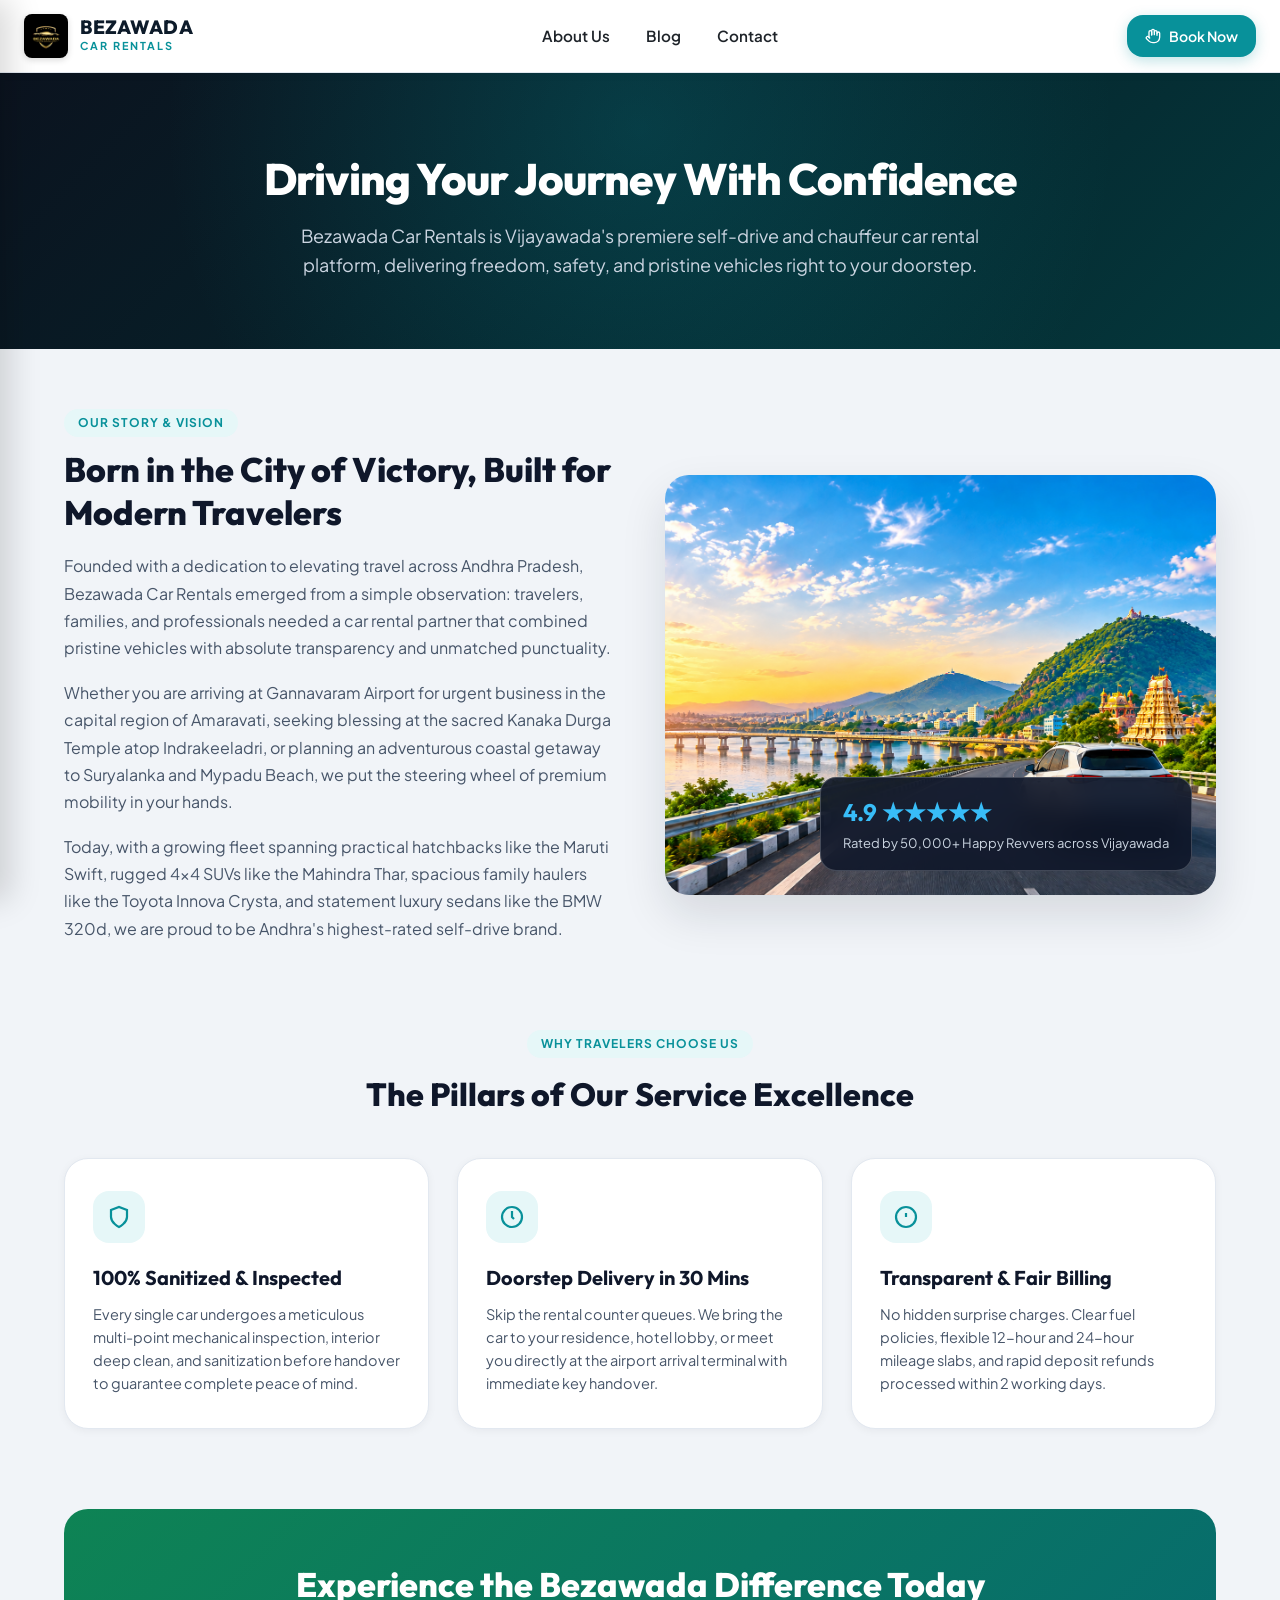
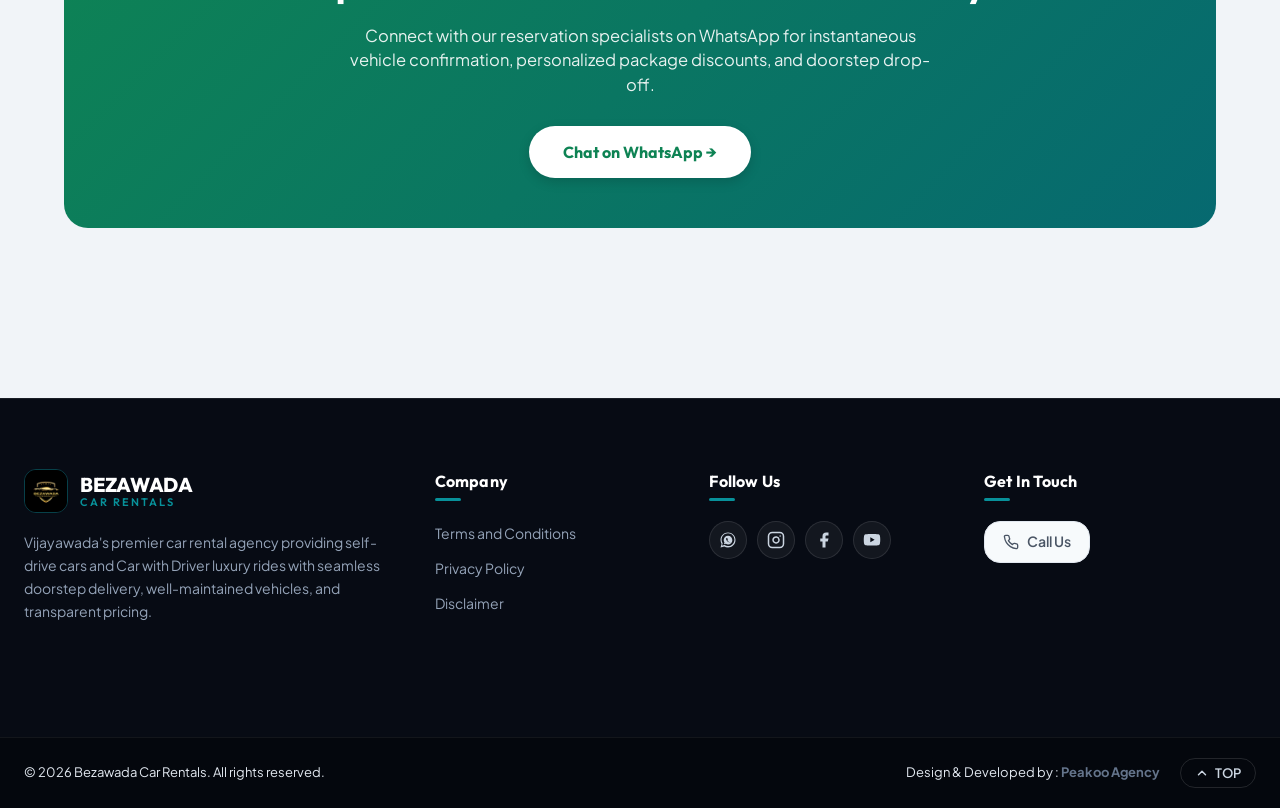
==== commit de2257ab: "Updated all" ====
--- a/about.html
+++ b/about.html
@@ -57,8 +57,11 @@
         <button type="button" class="action-btn login-btn" onclick="scrollToBooking()">
           <svg viewBox="0 0 24 24" width="16" height="16" stroke="currentColor" stroke-width="2" fill="none"
             stroke-linecap="round" stroke-linejoin="round">
-            <circle cx="11" cy="11" r="8" />
-            <line x1="21" y1="21" x2="16.65" y2="16.65" />
+            <path d="M18 11V6a2 2 0 0 0-2-2a2 2 0 0 0-2 2" />
+            <path d="M14 10V4a2 2 0 0 0-2-2a2 2 0 0 0-2 2v6" />
+            <path d="M10 10.5V6a2 2 0 0 0-2-2a2 2 0 0 0-2 2v8" />
+            <path
+              d="M18 8a2 2 0 1 1 4 0v6a8 8 0 0 1-8 8h-2c-2.8 0-4.5-.86-5.99-2.34l-3.6-3.6a2 2 0 0 1 2.83-2.82L7 15" />
           </svg>
           <span>Book Now</span>
         </button>
@@ -220,11 +223,10 @@
         <div class="footer-col">
           <h3 class="footer-col-title">Company</h3>
           <ul class="footer-nav-list">
-            <li><a href="contact.html">Contact Us</a></li>
-            <li><a href="about.html">About Us</a></li>
-            <li><a href="terms.html">Terms and Conditions <span class="badge-mini">Popular</span></a></li>
-            <li><a href="terms.html">Privacy Policy</a></li>
-            <li><a href="blog.html">Blog</a></li>
+
+            <li><a href="terms.html">Terms and Conditions </a></li>
+            <li><a href="privacy-policy.html">Privacy Policy</a></li>
+            <li><a href="disclaimer.html">Disclaimer</a></li>
           </ul>
         </div>
 
@@ -268,17 +270,16 @@
 
         <div class="footer-col">
           <h3 class="footer-col-title">Get In Touch</h3>
-          <a href="https://wa.me/919393093095?text=Hello%20Bezawada%20Car%20Rentals!%20I%20would%20like%20to%20inquire%20about%20booking%20a%20car."
-            target="_blank" rel="noopener noreferrer" class="action-btn hotline-btn"
-            title="Call or WhatsApp Bezawada Car Rentals">
+          <a href="tel:+919393093095" class="action-btn hotline-btn" title="Call Bezawada Car Rentals">
             <svg viewBox="0 0 24 24" width="16" height="16" stroke="currentColor" stroke-width="2" fill="none"
               stroke-linecap="round" stroke-linejoin="round">
               <path
                 d="M22 16.92v3a2 2 0 0 1-2.18 2 19.79 19.79 0 0 1-8.63-3.07 19.5 19.5 0 0 1-6-6 19.79 19.79 0 0 1-3.07-8.67A2 2 0 0 1 4.11 2h3a2 2 0 0 1 2 1.72 12.84 12.84 0 0 0 .7 2.81 2 2 0 0 1-.45 2.11L8.09 9.91a16 16 0 0 0 6 6l1.27-1.27a2 2 0 0 1 2.11-.45 12.84 12.84 0 0 0 2.81.7A2 2 0 0 1 22 16.92z">
               </path>
             </svg>
-            <span class="hotline-text"> Contact Us </span>
+            <span class="hotline-text"> Call Us </span>
           </a>
+
         </div>
       </div>
     </div>
--- a/css/style.css
+++ b/css/style.css
@@ -56,6 +56,8 @@
   color: var(--color-dark);
   line-height: 1.5;
   overflow-x: hidden;
+  padding-bottom: 0 !important;
+  margin-bottom: 0 !important;
 }
 
 img {
@@ -759,6 +761,81 @@
   padding: 10px 0 10px;
 }
 
+/* Hero Top Split Row: Left Big Impact Headline + Right Rating Block */
+.hero-top-split-row {
+  display: flex;
+  align-items: flex-start;
+  justify-content: space-between;
+  gap: 32px;
+  width: 100%;
+  margin-bottom: 20px;
+}
+
+.hero-impact-headline-box {
+  flex: 1 1 65%;
+  max-width: 650px;
+  padding-top: 35px;
+}
+
+.hero-impact-title {
+  font-family: 'Montserrat', sans-serif;
+  font-size: clamp(1.45rem, 2.1vw, 1.95rem);
+  font-weight: 700;
+  line-height: 1.25;
+  color: #0B192C;
+  text-transform: capitalize;
+  letter-spacing: 0.2px;
+  text-shadow: 0 1px 2px rgba(255, 255, 255, 0.7);
+  margin: 0;
+}
+
+.hero-impact-sub {
+  color: #08919A;
+  font-family: 'Montserrat', sans-serif;
+  font-size: clamp(0.95rem, 1.25vw, 1.15rem);
+  font-weight: 600;
+  letter-spacing: 0.4px;
+  display: block;
+  margin-top: 10px;
+  text-shadow: 0 1px 2px rgba(255, 255, 255, 0.7);
+}
+
+@media (max-width: 991px) {
+  .hero-top-split-row {
+    flex-direction: column;
+    align-items: flex-start;
+    gap: 18px;
+  }
+
+  .hero-impact-headline-box {
+    flex: 1 1 100%;
+    max-width: 100%;
+    padding-top: 10px;
+  }
+
+  .hero-impact-title {
+    font-size: 1.55rem;
+    line-height: 1.22;
+  }
+
+  .hero-impact-sub {
+    font-size: 1.0rem;
+    margin-top: 8px;
+  }
+
+  .revv-rating-block {
+    align-items: flex-start !important;
+    text-align: left !important;
+    margin-left: 0 !important;
+    margin-right: 0 !important;
+  }
+
+  .header-slide-content {
+    align-items: flex-start !important;
+    text-align: left !important;
+  }
+}
+
 /* Rating Block (Placed on Right Side) */
 .revv-rating-block {
   position: relative;
@@ -1085,20 +1162,42 @@
 
 @media (max-width: 991px) {
   .revv-rating-block {
-    margin-left: auto;
+    margin-left: 0;
     margin-right: 0;
-    align-items: flex-end;
-    text-align: right;
+    align-items: flex-start;
+    text-align: left;
+  }
+
+  .rating-badge-card {
+    align-self: flex-start;
+    align-items: flex-start;
   }
 
   .rating-headline {
-    font-size: 1.6rem;
+    font-size: 1.5rem;
+    text-align: left;
+  }
+
+  .rating-subtext {
+    text-align: left;
+  }
+
+  .rating-subtext::after {
+    left: 0;
+    right: auto;
   }
 
   .revv-stats-cards-wrapper {
     width: 100%;
     justify-content: flex-start;
     margin-left: 0;
+    overflow-x: auto;
+    -webkit-overflow-scrolling: touch;
+    scrollbar-width: none;
+  }
+
+  .revv-stats-cards-wrapper::-webkit-scrollbar {
+    display: none;
   }
 
   .revv-stat-box {
@@ -1110,6 +1209,56 @@
 
   .stat-box-title {
     font-size: 0.95rem;
+  }
+}
+
+@media (max-width: 576px) {
+  .hero-stage {
+    min-height: auto;
+    border-radius: var(--radius-lg);
+  }
+
+  .hero-content-wrapper {
+    padding: 24px 16px 20px;
+    min-height: auto;
+    gap: 22px;
+  }
+
+  .hero-impact-title {
+    font-size: 1.62rem;
+    line-height: 1.18;
+    letter-spacing: 0.3px;
+  }
+
+  .hero-impact-sub {
+    font-size: 1.12rem;
+    letter-spacing: 0.4px;
+    margin-top: 4px;
+  }
+
+  .revv-stat-box {
+    width: 96px;
+    min-width: 96px;
+    height: 100px;
+    padding: 8px 6px;
+  }
+
+  .stat-box-icon {
+    height: 28px;
+    margin-bottom: 4px;
+  }
+
+  .stat-box-icon-circle {
+    width: 30px;
+    height: 30px;
+  }
+
+  .stat-box-title {
+    font-size: 0.85rem;
+  }
+
+  .stat-box-sub {
+    font-size: 0.72rem;
   }
 }
 
@@ -1636,15 +1785,18 @@
     grid-template-columns: 1fr;
     gap: 32px;
   }
+
   .footer-top-wrap {
     padding: 50px 20px 30px;
   }
+
   .footer-bottom-inner {
     flex-direction: column;
     align-items: center;
     text-align: center;
     gap: 12px;
   }
+
   .footer-bottom-links {
     justify-content: center;
   }
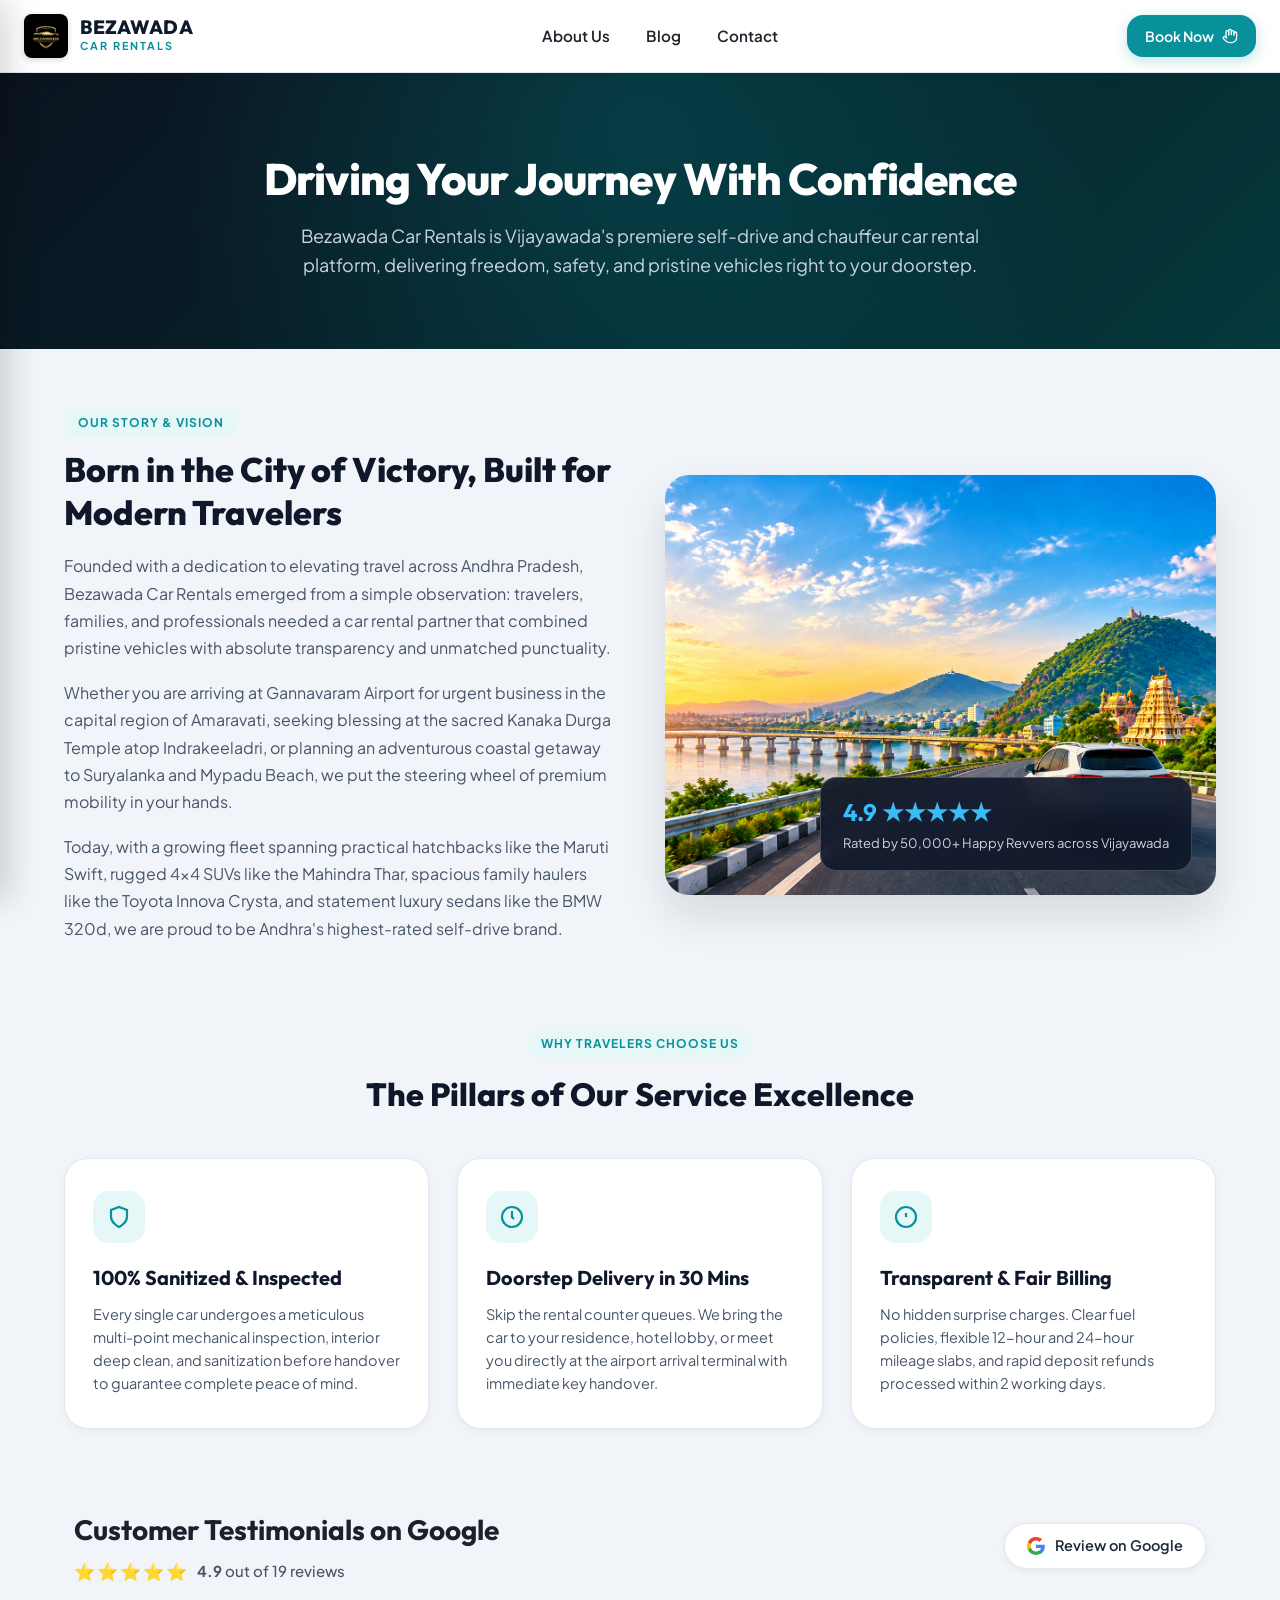
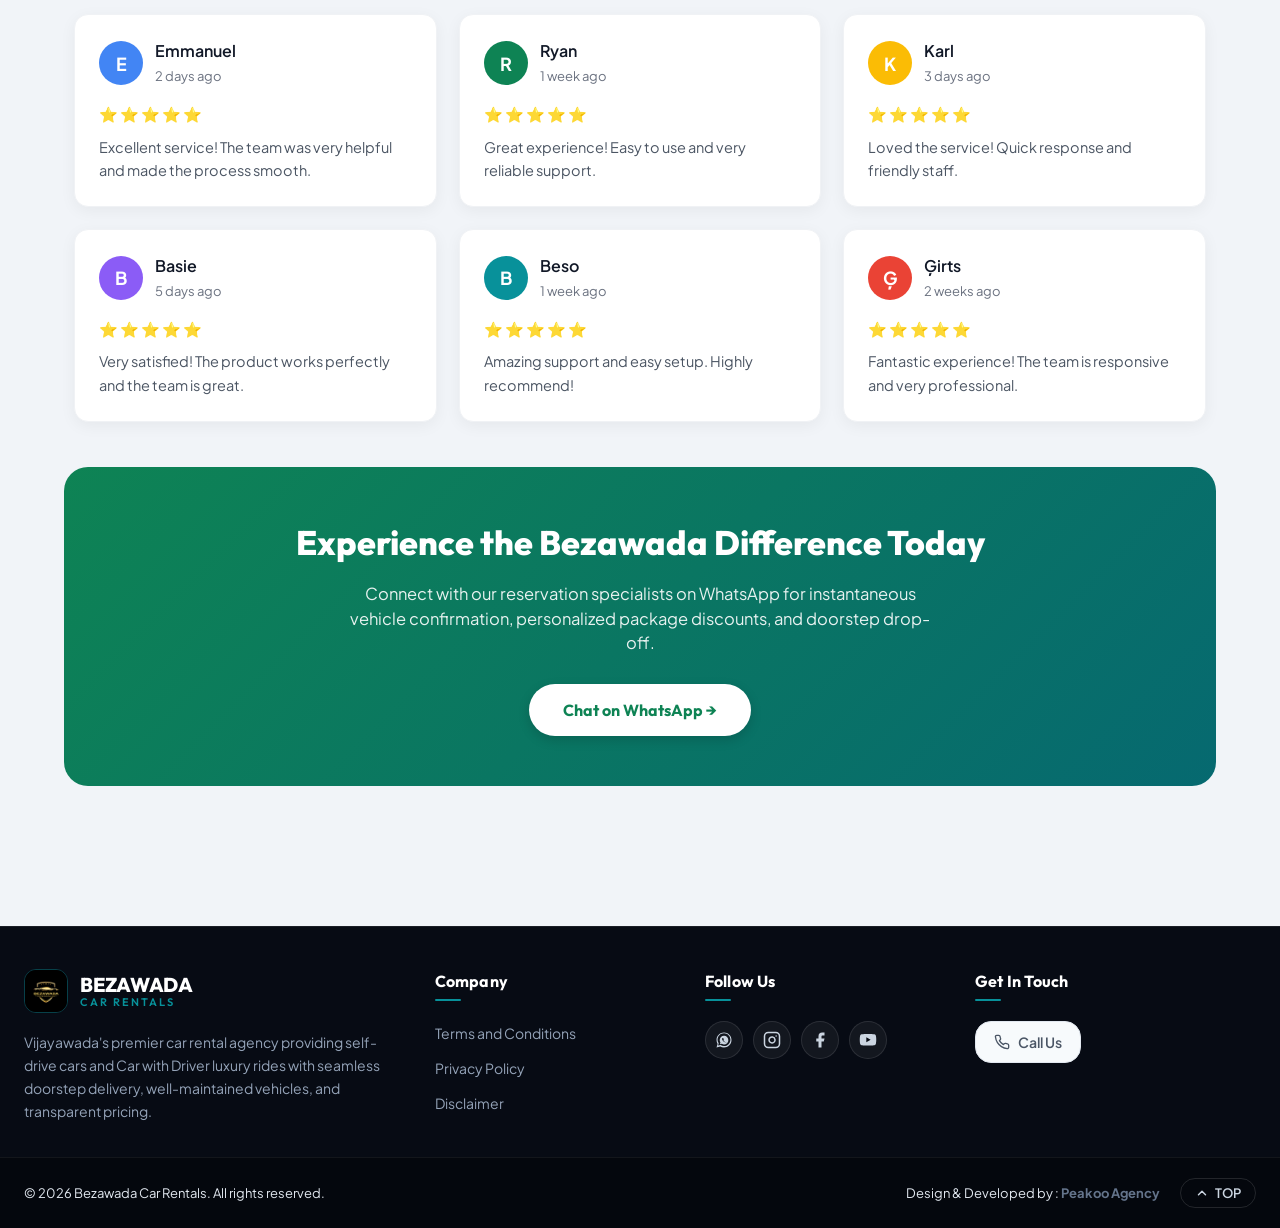
==== commit 9ad8ba84: "Updated all" ====
--- a/about.html
+++ b/about.html
@@ -55,6 +55,7 @@
 
 
         <button type="button" class="action-btn login-btn" onclick="scrollToBooking()">
+          <span>Book Now</span>
           <svg viewBox="0 0 24 24" width="16" height="16" stroke="currentColor" stroke-width="2" fill="none"
             stroke-linecap="round" stroke-linejoin="round">
             <path d="M18 11V6a2 2 0 0 0-2-2a2 2 0 0 0-2 2" />
@@ -63,7 +64,6 @@
             <path
               d="M18 8a2 2 0 1 1 4 0v6a8 8 0 0 1-8 8h-2c-2.8 0-4.5-.86-5.99-2.34l-3.6-3.6a2 2 0 0 1 2.83-2.82L7 15" />
           </svg>
-          <span>Book Now</span>
         </button>
       </div>
     </div>
@@ -177,6 +177,261 @@
           deposit refunds processed within 2 working days.</p>
       </div>
     </div>
+
+
+    <!-- Customer Testimonials Section -->
+    <section class="testimonial-section">
+      <div class="testimonial-header">
+        <div class="testimonial-header-left">
+          <h2>Customer Testimonials on Google</h2>
+          <div class="rating">
+            <span class="rating-stars">⭐⭐⭐⭐⭐</span>
+            <span class="rating-text"><strong>4.9</strong> out of 19 reviews</span>
+          </div>
+        </div>
+        <a href="https://maps.app.goo.gl/FpaitXiBT1WkVSNq5" target="_blank" rel="noopener noreferrer" class="google-review-btn">
+          <svg viewBox="0 0 24 24" width="18" height="18">
+            <path fill="#4285F4" d="M23.745 12.27c0-.7-.06-1.4-.19-2.07H12v4.51h6.6c-.29 1.52-1.14 2.8-2.4 3.66v3.04h3.88c2.27-2.09 3.665-5.17 3.665-9.14z"/>
+            <path fill="#34A853" d="M12 24c3.24 0 5.95-1.08 7.93-2.91l-3.88-3.04c-1.08.72-2.45 1.16-4.05 1.16-3.12 0-5.77-2.1-6.72-4.93H1.25v3.13C3.26 21.36 7.33 24 12 24z"/>
+            <path fill="#FBBC05" d="M5.28 14.28c-.25-.72-.38-1.49-.38-2.28s.13-1.56.38-2.28V6.59H1.25C.45 8.18 0 9.99 0 12s.45 3.82 1.25 5.41l4.03-3.13z"/>
+            <path fill="#EA4335" d="M12 4.75c1.77 0 3.35.61 4.6 1.8l3.42-3.42C17.95 1.19 15.24 0 12 0 7.33 0 3.26 2.64 1.25 6.59l4.03 3.13c.95-2.83 3.6-4.97 6.72-4.97z"/>
+          </svg>
+          <span>Review on Google</span>
+        </a>
+      </div>
+
+      <div class="testimonial-grid">
+        <div class="testimonial-card">
+          <div class="profile">
+            <div class="profile-avatar" style="background-color: #4285F4;">E</div>
+            <div class="profile-info">
+              <h4>Emmanuel</h4>
+              <span>2 days ago</span>
+            </div>
+          </div>
+          <div class="stars">⭐⭐⭐⭐⭐</div>
+          <p class="review-text">Excellent service! The team was very helpful and made the process smooth.</p>
+        </div>
+
+        <div class="testimonial-card">
+          <div class="profile">
+            <div class="profile-avatar" style="background-color: #0E8354;">R</div>
+            <div class="profile-info">
+              <h4>Ryan</h4>
+              <span>1 week ago</span>
+            </div>
+          </div>
+          <div class="stars">⭐⭐⭐⭐⭐</div>
+          <p class="review-text">Great experience! Easy to use and very reliable support.</p>
+        </div>
+
+        <div class="testimonial-card">
+          <div class="profile">
+            <div class="profile-avatar" style="background-color: #FBBC05;">K</div>
+            <div class="profile-info">
+              <h4>Karl</h4>
+              <span>3 days ago</span>
+            </div>
+          </div>
+          <div class="stars">⭐⭐⭐⭐⭐</div>
+          <p class="review-text">Loved the service! Quick response and friendly staff.</p>
+        </div>
+
+        <div class="testimonial-card">
+          <div class="profile">
+            <div class="profile-avatar" style="background-color: #8B5CF6;">B</div>
+            <div class="profile-info">
+              <h4>Basie</h4>
+              <span>5 days ago</span>
+            </div>
+          </div>
+          <div class="stars">⭐⭐⭐⭐⭐</div>
+          <p class="review-text">Very satisfied! The product works perfectly and the team is great.</p>
+        </div>
+
+        <div class="testimonial-card">
+          <div class="profile">
+            <div class="profile-avatar" style="background-color: #08919A;">B</div>
+            <div class="profile-info">
+              <h4>Beso</h4>
+              <span>1 week ago</span>
+            </div>
+          </div>
+          <div class="stars">⭐⭐⭐⭐⭐</div>
+          <p class="review-text">Amazing support and easy setup. Highly recommend!</p>
+        </div>
+
+        <div class="testimonial-card">
+          <div class="profile">
+            <div class="profile-avatar" style="background-color: #EA4335;">Ģ</div>
+            <div class="profile-info">
+              <h4>Ģirts</h4>
+              <span>2 weeks ago</span>
+            </div>
+          </div>
+          <div class="stars">⭐⭐⭐⭐⭐</div>
+          <p class="review-text">Fantastic experience! The team is responsive and very professional.</p>
+        </div>
+      </div>
+    </section>
+
+    <style>
+      .testimonial-section {
+        max-width: 1200px;
+        margin: 50px auto 45px;
+        padding: 0 10px;
+      }
+
+      .testimonial-header {
+        display: flex;
+        justify-content: space-between;
+        align-items: center;
+        flex-wrap: wrap;
+        gap: 16px;
+        margin-bottom: 30px;
+      }
+
+      .testimonial-header-left {
+        text-align: left;
+      }
+
+      .testimonial-header h2 {
+        font-family: var(--font-heading, inherit);
+        font-size: 28px;
+        color: #1a202c;
+        margin: 0 0 8px 0;
+        font-weight: 700;
+      }
+
+      .rating {
+        color: #f59e0b;
+        font-size: 16px;
+        font-weight: 600;
+        display: flex;
+        align-items: center;
+        gap: 8px;
+      }
+
+      .rating-stars {
+        letter-spacing: 2px;
+        font-size: 17px;
+      }
+
+      .rating-text {
+        color: #4b5563;
+        font-size: 15px;
+        font-weight: 500;
+      }
+
+      .google-review-btn {
+        display: inline-flex;
+        align-items: center;
+        gap: 10px;
+        background: #ffffff;
+        color: #1f2937;
+        padding: 11px 22px;
+        border-radius: 9999px;
+        text-decoration: none;
+        font-weight: 600;
+        font-size: 14.5px;
+        border: 1.5px solid #e5e7eb;
+        box-shadow: 0 2px 8px rgba(0, 0, 0, 0.06);
+        transition: all 0.25s ease;
+      }
+
+      .google-review-btn:hover {
+        background: #f9fafb;
+        border-color: #4285f4;
+        box-shadow: 0 4px 14px rgba(66, 133, 244, 0.18);
+        transform: translateY(-2px);
+      }
+
+      .testimonial-grid {
+        display: grid;
+        grid-template-columns: repeat(auto-fit, minmax(300px, 1fr));
+        gap: 22px;
+      }
+
+      .testimonial-card {
+        background: #ffffff;
+        border: 1px solid #f0f2f5;
+        border-radius: 14px;
+        box-shadow: 0 4px 16px rgba(0, 0, 0, 0.05);
+        padding: 24px;
+        text-align: left;
+        transition: transform 0.25s ease, box-shadow 0.25s ease;
+        display: flex;
+        flex-direction: column;
+      }
+
+      .testimonial-card:hover {
+        transform: translateY(-4px);
+        box-shadow: 0 10px 24px rgba(0, 0, 0, 0.08);
+      }
+
+      .profile {
+        display: flex;
+        align-items: center;
+        margin-bottom: 12px;
+      }
+
+      .profile-avatar {
+        width: 44px;
+        height: 44px;
+        border-radius: 50%;
+        margin-right: 12px;
+        display: flex;
+        align-items: center;
+        justify-content: center;
+        font-size: 18px;
+        font-weight: 700;
+        color: #ffffff;
+        flex-shrink: 0;
+      }
+
+      .profile-info h4 {
+        margin: 0;
+        font-size: 16px;
+        color: #111827;
+        font-weight: 600;
+      }
+
+      .profile-info span {
+        font-size: 13px;
+        color: #6b7280;
+      }
+
+      .stars {
+        color: #f59e0b;
+        margin: 4px 0 10px;
+        font-size: 15px;
+        letter-spacing: 2px;
+      }
+
+      .review-text {
+        font-size: 14.5px;
+        color: #4b5563;
+        line-height: 1.6;
+        margin: 0;
+        flex-grow: 1;
+      }
+
+      @media (max-width: 640px) {
+        .testimonial-header {
+          flex-direction: column;
+          align-items: flex-start;
+        }
+
+        .google-review-btn {
+          width: 100%;
+          justify-content: center;
+        }
+
+        .testimonial-grid {
+          grid-template-columns: 1fr;
+        }
+      }
+    </style>
 
 
 
--- a/css/style.css
+++ b/css/style.css
@@ -422,32 +422,58 @@
   background-color: var(--color-primary-light);
 }
 
-/* Hero Stage (Panoramic Area) */
+/* Hero Stage: Exact Banner Implementation */
 .hero-stage {
   position: relative;
   max-width: 1400px;
   margin: 0 auto;
   border-radius: var(--radius-xl);
   overflow: hidden;
-  box-shadow: 0 10px 35px rgba(0, 0, 0, 0.05);
-  min-height: 640px;
-}
-
-/* Illustrated Background Container */
-.hero-bg-container {
+  box-shadow: 0 12px 38px rgba(0, 0, 0, 0.08);
+}
+
+.hero-exact-banner-container {
+  position: relative;
+  width: 100%;
+  line-height: 0;
+  overflow: hidden;
+  border-radius: var(--radius-xl);
+}
+
+.hero-exact-banner-img {
+  width: 100%;
+  height: auto;
+  display: block;
+  object-fit: contain;
+}
+
+.hero-find-car-hotspot {
   position: absolute;
-  inset: 0;
-  width: 100%;
-  height: 100%;
-  z-index: 1;
-}
-
-.hero-bg-image {
-  width: 100%;
-  height: 100%;
-  object-fit: cover;
-  object-position: center 22%;
-  filter: saturate(1.04);
+  top: 57.5%;
+  left: 5.5%;
+  width: 20.2%;
+  height: 10.8%;
+  border-radius: 9999px;
+  cursor: pointer;
+  z-index: 10;
+  transition: all 0.25s ease;
+}
+
+.hero-find-car-hotspot:hover {
+  box-shadow: 0 0 25px rgba(8, 145, 154, 0.7);
+  transform: scale(1.02);
+}
+
+.sr-only {
+  position: absolute;
+  width: 1px;
+  height: 1px;
+  padding: 0;
+  margin: -1px;
+  overflow: hidden;
+  clip: rect(0, 0, 0, 0);
+  white-space: nowrap;
+  border-width: 0;
 }
 
 .hero-gradient-overlay {
@@ -483,7 +509,6 @@
 
 @media (max-width: 1120px) {
 
-  .hero-stage,
   .hero-content-wrapper {
     min-height: 580px;
   }
@@ -495,7 +520,6 @@
 
 @media (max-width: 991px) {
 
-  .hero-stage,
   .hero-content-wrapper {
     min-height: 480px;
   }
@@ -772,32 +796,251 @@
 }
 
 .hero-impact-headline-box {
-  flex: 1 1 65%;
-  max-width: 650px;
-  padding-top: 35px;
+  flex: 1 1 60%;
+  max-width: 680px;
+  padding-top: 15px;
+}
+
+.hero-eyebrow {
+  display: inline-flex;
+  align-items: center;
+  gap: 8px;
+  font-family: 'Montserrat', sans-serif;
+  font-size: clamp(0.78rem, 1.0vw, 0.92rem);
+  font-weight: 800;
+  color: #0B192C;
+  letter-spacing: 2.5px;
+  text-transform: uppercase;
+  margin-bottom: 6px;
+  text-shadow: 0 1px 2px rgba(255, 255, 255, 0.85);
+}
+
+.eyebrow-dash {
+  color: #08919A;
+  font-weight: 900;
+  font-size: 1.15rem;
+  line-height: 1;
 }
 
 .hero-impact-title {
   font-family: 'Montserrat', sans-serif;
-  font-size: clamp(1.45rem, 2.1vw, 1.95rem);
+  margin: 0;
+  display: flex;
+  flex-direction: column;
+}
+
+.hero-title-dark {
+  display: block;
+  font-family: 'Montserrat', sans-serif;
+  font-size: clamp(1.95rem, 2.9vw, 2.85rem);
+  font-weight: 800;
+  line-height: 1.08;
+  color: #0B192C;
+  letter-spacing: -0.4px;
+  text-shadow: 0 1px 3px rgba(255, 255, 255, 0.85);
+}
+
+.hero-title-teal {
+  display: block;
+  font-family: 'Montserrat', sans-serif;
+  font-size: clamp(1.95rem, 2.9vw, 2.85rem);
+  font-weight: 800;
+  line-height: 1.08;
+  color: #08919A;
+  letter-spacing: -0.4px;
+  margin-top: 2px;
+  text-shadow: 0 1px 3px rgba(255, 255, 255, 0.8);
+}
+
+.hero-title-location {
+  display: block;
+  font-family: 'Montserrat', sans-serif;
+  font-size: clamp(0.92rem, 1.25vw, 1.22rem);
+  font-weight: 800;
+  line-height: 1.2;
+  color: #0B192C;
+  text-transform: uppercase;
+  letter-spacing: clamp(3.5px, 0.45vw, 6px);
+  margin-top: 9px;
+  text-shadow: 0 1px 2px rgba(255, 255, 255, 0.8);
+}
+
+.hero-impact-sub {
+  display: block;
+  font-family: 'Montserrat', sans-serif;
+  font-size: clamp(1.05rem, 1.45vw, 1.38rem);
   font-weight: 700;
   line-height: 1.25;
   color: #0B192C;
-  text-transform: capitalize;
-  letter-spacing: 0.2px;
-  text-shadow: 0 1px 2px rgba(255, 255, 255, 0.7);
-  margin: 0;
-}
-
-.hero-impact-sub {
+  letter-spacing: 0.1px;
+  margin-top: 7px;
+  text-shadow: 0 1px 2px rgba(255, 255, 255, 0.8);
+}
+
+.hero-impact-tagline {
+  display: block;
+  font-family: 'Montserrat', sans-serif;
+  font-size: clamp(0.95rem, 1.35vw, 1.25rem);
+  font-weight: 700;
+  color: #0B192C;
+  margin-top: 4px;
+  text-shadow: 0 1px 2px rgba(255, 255, 255, 0.8);
+}
+
+/* Find Your Car Pill CTA Button (From Reference Photo) */
+.hero-find-car-btn {
+  display: inline-flex;
+  align-items: center;
+  gap: 10px;
+  margin-top: 18px;
+  padding: 13px 30px;
+  background: #08919A;
+  color: #FFFFFF !important;
+  font-family: 'Montserrat', sans-serif;
+  font-weight: 700;
+  font-size: 1.05rem;
+  border-radius: 9999px;
+  text-decoration: none;
+  box-shadow: 0 6px 20px rgba(8, 145, 154, 0.45);
+  border: 2px solid rgba(255, 255, 255, 0.45);
+  transition: all 0.25s ease;
+  cursor: pointer;
+  width: fit-content;
+}
+
+.hero-find-car-btn:hover {
+  background: #067A82;
+  transform: translateY(-2px);
+  box-shadow: 0 8px 26px rgba(8, 145, 154, 0.6);
+  color: #FFFFFF !important;
+}
+
+/* Top Right Rating Badge (Clean Minimal Card from Reference Photo) */
+.hero-top-rating-badge {
+  background: rgba(255, 255, 255, 0.95);
+  backdrop-filter: blur(8px);
+  -webkit-backdrop-filter: blur(8px);
+  border-radius: 12px;
+  padding: 10px 18px;
+  box-shadow: 0 6px 20px rgba(0, 0, 0, 0.08);
+  border: 1.5px solid rgba(255, 255, 255, 0.9);
+  display: flex;
+  flex-direction: column;
+  align-items: flex-start;
+  text-align: left;
+  margin-left: auto;
+  margin-right: 15px;
+  margin-top: 15px;
+}
+
+.rating-badge-top-row {
+  display: flex;
+  align-items: center;
+  gap: 8px;
+}
+
+.badge-star {
   color: #08919A;
+  width: 20px;
+  height: 20px;
+  fill: #08919A;
+}
+
+.rating-badge-val {
   font-family: 'Montserrat', sans-serif;
-  font-size: clamp(0.95rem, 1.25vw, 1.15rem);
+  font-size: 1.35rem;
+  font-weight: 800;
+  color: #0B192C;
+  line-height: 1;
+}
+
+.rating-badge-subtext {
+  font-family: 'Montserrat', sans-serif;
+  font-size: 0.82rem;
   font-weight: 600;
-  letter-spacing: 0.4px;
-  display: block;
-  margin-top: 10px;
-  text-shadow: 0 1px 2px rgba(255, 255, 255, 0.7);
+  color: #475569;
+  margin-top: 4px;
+  white-space: nowrap;
+}
+
+/* Bottom Feature Capsules (Matching Reference Photo below Find Your Car) */
+.hero-bottom-pills-wrapper {
+  position: relative;
+  width: 100%;
+  max-width: 680px;
+  display: flex;
+  margin-top: 36px;
+  margin-left: 0;
+  padding: 8px 0 14px;
+  overflow: visible;
+}
+
+.hero-bottom-pills-row {
+  display: flex;
+  align-items: center;
+  gap: 22px;
+  flex-wrap: wrap;
+  width: 100%;
+}
+
+.hero-feature-capsule {
+  display: flex;
+  align-items: center;
+  gap: 12px;
+  padding: 0;
+  background: transparent;
+  border: none;
+  cursor: pointer;
+  transition: transform 0.25s ease;
+  user-select: none;
+}
+
+.hero-feature-capsule:hover {
+  transform: translateY(-2px);
+}
+
+.capsule-icon-wrap {
+  width: 44px;
+  height: 44px;
+  border-radius: 12px;
+  background: #FFFFFF;
+  display: flex;
+  align-items: center;
+  justify-content: center;
+  flex-shrink: 0;
+  box-shadow: 0 4px 14px rgba(0, 0, 0, 0.2);
+  transition: transform 0.25s ease, box-shadow 0.25s ease;
+}
+
+.hero-feature-capsule:hover .capsule-icon-wrap,
+.hero-feature-capsule.active-glow .capsule-icon-wrap {
+  transform: scale(1.06);
+  box-shadow: 0 6px 18px rgba(8, 145, 154, 0.45);
+}
+
+.capsule-text-wrap {
+  display: flex;
+  flex-direction: column;
+  text-align: left;
+}
+
+.capsule-title {
+  font-family: 'Montserrat', sans-serif;
+  font-size: 14px;
+  font-weight: 800;
+  color: #FFFFFF;
+  line-height: 1.2;
+  text-shadow: 0 1px 4px rgba(0, 0, 0, 0.85);
+}
+
+.capsule-sub {
+  font-family: 'Montserrat', sans-serif;
+  font-size: 12px;
+  font-weight: 600;
+  color: #FFFFFF;
+  opacity: 0.95;
+  line-height: 1.2;
+  text-shadow: 0 1px 4px rgba(0, 0, 0, 0.85);
 }
 
 @media (max-width: 991px) {
@@ -813,26 +1056,41 @@
     padding-top: 10px;
   }
 
-  .hero-impact-title {
-    font-size: 1.55rem;
-    line-height: 1.22;
+  .hero-title-dark,
+  .hero-title-teal {
+    font-size: 1.95rem;
+    line-height: 1.1;
+  }
+
+  .hero-title-location {
+    font-size: 0.92rem;
+    letter-spacing: 3.5px;
+    margin-top: 7px;
   }
 
   .hero-impact-sub {
-    font-size: 1.0rem;
-    margin-top: 8px;
-  }
-
-  .revv-rating-block {
-    align-items: flex-start !important;
-    text-align: left !important;
-    margin-left: 0 !important;
-    margin-right: 0 !important;
-  }
-
-  .header-slide-content {
-    align-items: flex-start !important;
-    text-align: left !important;
+    font-size: 1.08rem;
+    margin-top: 6px;
+  }
+
+  .hero-impact-tagline {
+    font-size: 1.02rem;
+    margin-top: 4px;
+  }
+
+  .hero-top-rating-badge {
+    margin-left: 0;
+    margin-right: 0;
+    margin-top: 0;
+  }
+
+  .hero-bottom-pills-wrapper {
+    margin-top: 25px;
+    max-width: 100%;
+  }
+
+  .hero-bottom-pills-row {
+    gap: 10px;
   }
 }
 
@@ -1541,7 +1799,7 @@
   width: 100%;
   background-color: #070B14;
   color: #94A3B8;
-  margin-top: 80px;
+  margin-top: 50px;
   border-top: 1px solid rgba(255, 255, 255, 0.08);
   position: relative;
   z-index: 10;
@@ -1550,14 +1808,14 @@
 .footer-top-wrap {
   max-width: 1340px;
   margin: 0 auto;
-  padding: 70px 24px 40px;
+  padding: 42px 24px 18px;
 }
 
 .footer-main-grid {
   display: grid;
   grid-template-columns: 1.6fr 1fr 1fr 1.2fr;
-  gap: 48px;
-  margin-bottom: 50px;
+  gap: 36px;
+  margin-bottom: 16px;
 }
 
 /* Brand Column */
@@ -1604,7 +1862,11 @@
   font-size: 14px;
   line-height: 1.65;
   color: #94A3B8;
-  margin-bottom: 24px;
+  margin-bottom: 16px;
+}
+
+.footer-about-text:last-child {
+  margin-bottom: 0;
 }
 
 .footer-contact-details {
@@ -1787,7 +2049,7 @@
   }
 
   .footer-top-wrap {
-    padding: 50px 20px 30px;
+    padding: 36px 20px 16px;
   }
 
   .footer-bottom-inner {
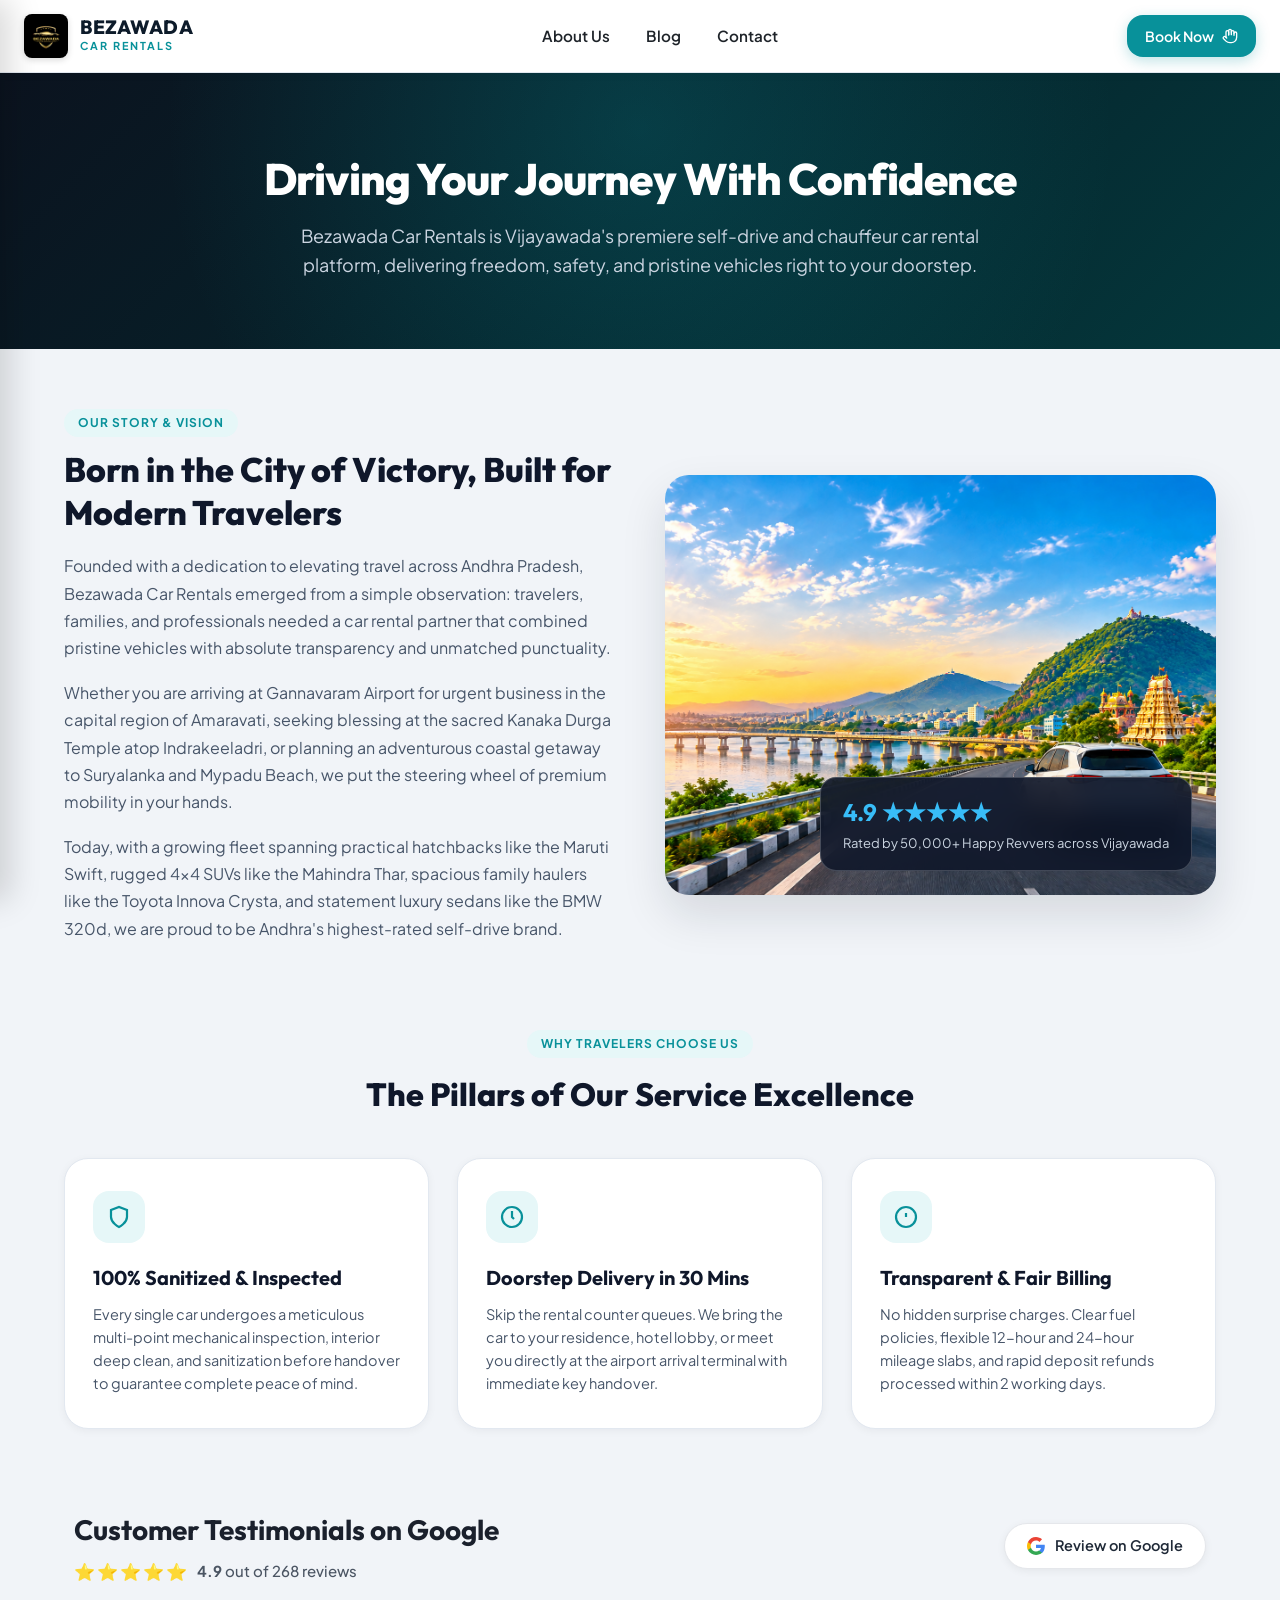
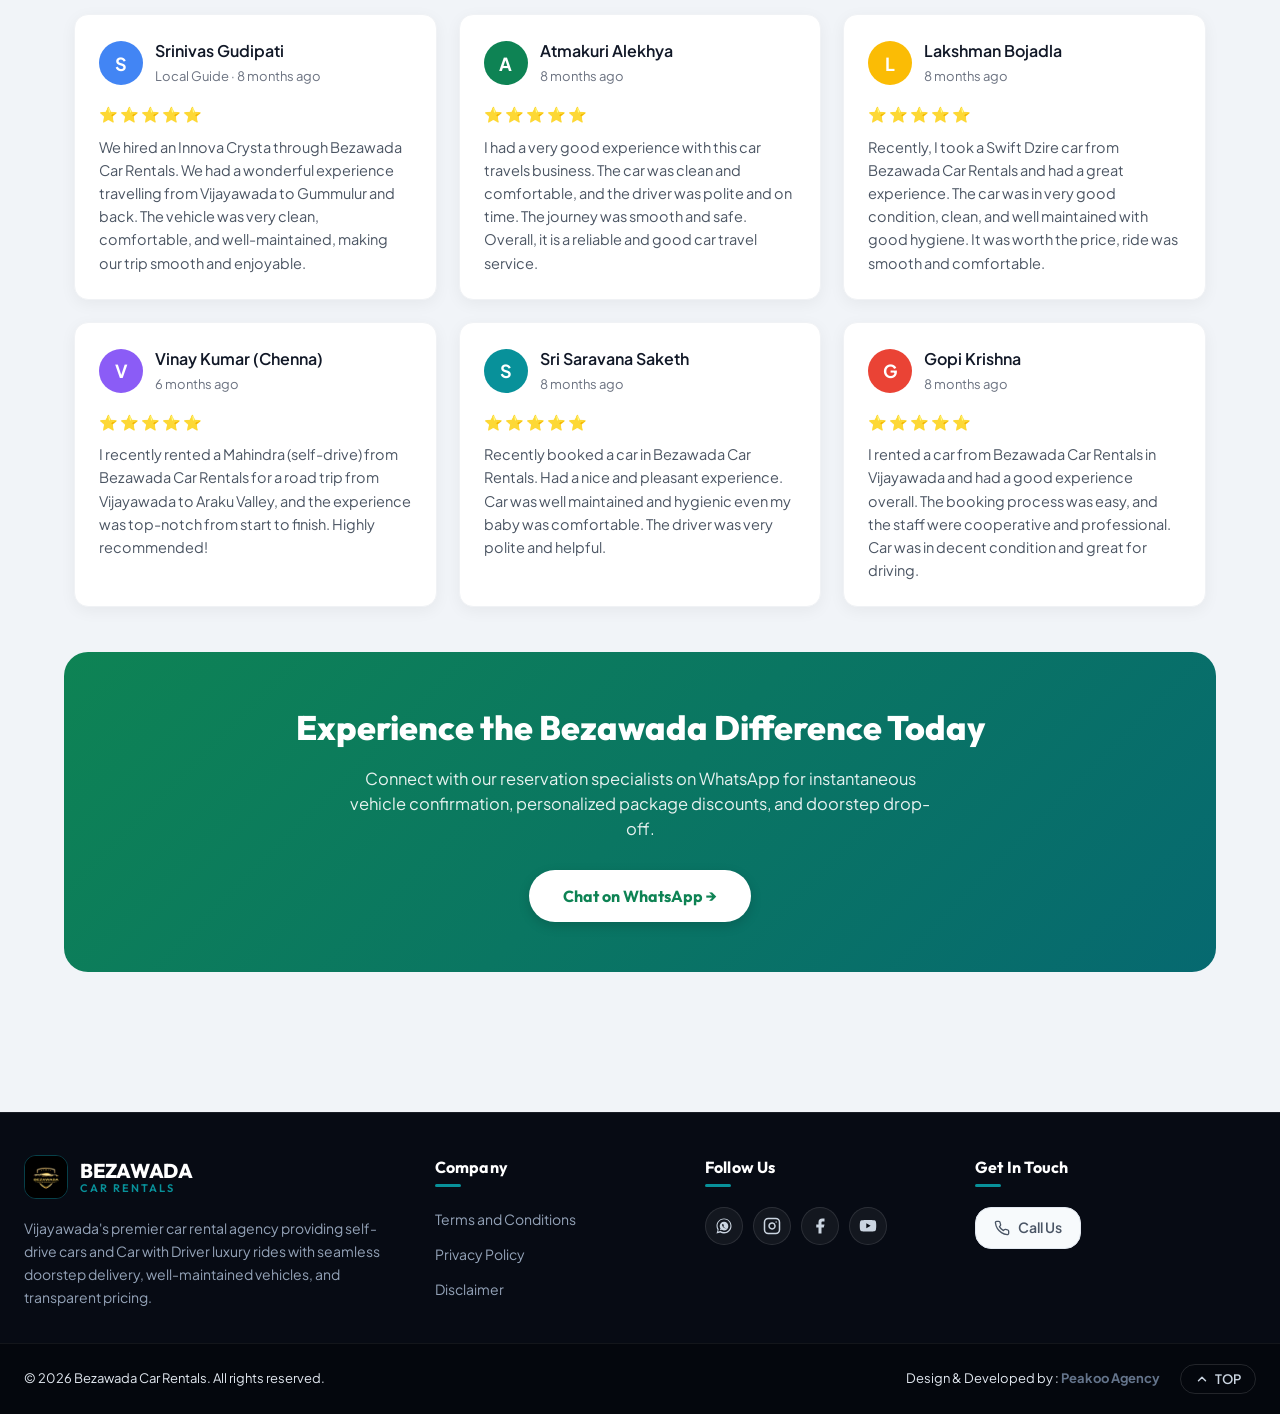
==== commit 89dda1af: "Updated all" ====
--- a/about.html
+++ b/about.html
@@ -186,10 +186,10 @@
           <h2>Customer Testimonials on Google</h2>
           <div class="rating">
             <span class="rating-stars">⭐⭐⭐⭐⭐</span>
-            <span class="rating-text"><strong>4.9</strong> out of 19 reviews</span>
-          </div>
-        </div>
-        <a href="https://maps.app.goo.gl/FpaitXiBT1WkVSNq5" target="_blank" rel="noopener noreferrer" class="google-review-btn">
+            <span class="rating-text"><strong>4.9</strong> out of 268 reviews</span>
+          </div>
+        </div>
+        <a href="https://share.google/qNfKR1NfHF5PbRX9V" target="_blank" rel="noopener noreferrer" class="google-review-btn">
           <svg viewBox="0 0 24 24" width="18" height="18">
             <path fill="#4285F4" d="M23.745 12.27c0-.7-.06-1.4-.19-2.07H12v4.51h6.6c-.29 1.52-1.14 2.8-2.4 3.66v3.04h3.88c2.27-2.09 3.665-5.17 3.665-9.14z"/>
             <path fill="#34A853" d="M12 24c3.24 0 5.95-1.08 7.93-2.91l-3.88-3.04c-1.08.72-2.45 1.16-4.05 1.16-3.12 0-5.77-2.1-6.72-4.93H1.25v3.13C3.26 21.36 7.33 24 12 24z"/>
@@ -203,74 +203,74 @@
       <div class="testimonial-grid">
         <div class="testimonial-card">
           <div class="profile">
-            <div class="profile-avatar" style="background-color: #4285F4;">E</div>
+            <div class="profile-avatar" style="background-color: #4285F4;">S</div>
             <div class="profile-info">
-              <h4>Emmanuel</h4>
-              <span>2 days ago</span>
+              <h4>Srinivas Gudipati</h4>
+              <span>Local Guide · 8 months ago</span>
             </div>
           </div>
           <div class="stars">⭐⭐⭐⭐⭐</div>
-          <p class="review-text">Excellent service! The team was very helpful and made the process smooth.</p>
+          <p class="review-text">We hired an Innova Crysta through Bezawada Car Rentals. We had a wonderful experience travelling from Vijayawada to Gummulur and back. The vehicle was very clean, comfortable, and well-maintained, making our trip smooth and enjoyable.</p>
         </div>
 
         <div class="testimonial-card">
           <div class="profile">
-            <div class="profile-avatar" style="background-color: #0E8354;">R</div>
+            <div class="profile-avatar" style="background-color: #0E8354;">A</div>
             <div class="profile-info">
-              <h4>Ryan</h4>
-              <span>1 week ago</span>
+              <h4>Atmakuri Alekhya</h4>
+              <span>8 months ago</span>
             </div>
           </div>
           <div class="stars">⭐⭐⭐⭐⭐</div>
-          <p class="review-text">Great experience! Easy to use and very reliable support.</p>
+          <p class="review-text">I had a very good experience with this car travels business. The car was clean and comfortable, and the driver was polite and on time. The journey was smooth and safe. Overall, it is a reliable and good car travel service.</p>
         </div>
 
         <div class="testimonial-card">
           <div class="profile">
-            <div class="profile-avatar" style="background-color: #FBBC05;">K</div>
+            <div class="profile-avatar" style="background-color: #FBBC05;">L</div>
             <div class="profile-info">
-              <h4>Karl</h4>
-              <span>3 days ago</span>
+              <h4>Lakshman Bojadla</h4>
+              <span>8 months ago</span>
             </div>
           </div>
           <div class="stars">⭐⭐⭐⭐⭐</div>
-          <p class="review-text">Loved the service! Quick response and friendly staff.</p>
+          <p class="review-text">Recently, I took a Swift Dzire car from Bezawada Car Rentals and had a great experience. The car was in very good condition, clean, and well maintained with good hygiene. It was worth the price, ride was smooth and comfortable.</p>
         </div>
 
         <div class="testimonial-card">
           <div class="profile">
-            <div class="profile-avatar" style="background-color: #8B5CF6;">B</div>
+            <div class="profile-avatar" style="background-color: #8B5CF6;">V</div>
             <div class="profile-info">
-              <h4>Basie</h4>
-              <span>5 days ago</span>
+              <h4>Vinay Kumar (Chenna)</h4>
+              <span>6 months ago</span>
             </div>
           </div>
           <div class="stars">⭐⭐⭐⭐⭐</div>
-          <p class="review-text">Very satisfied! The product works perfectly and the team is great.</p>
+          <p class="review-text">I recently rented a Mahindra (self-drive) from Bezawada Car Rentals for a road trip from Vijayawada to Araku Valley, and the experience was top-notch from start to finish. Highly recommended!</p>
         </div>
 
         <div class="testimonial-card">
           <div class="profile">
-            <div class="profile-avatar" style="background-color: #08919A;">B</div>
+            <div class="profile-avatar" style="background-color: #08919A;">S</div>
             <div class="profile-info">
-              <h4>Beso</h4>
-              <span>1 week ago</span>
+              <h4>Sri Saravana Saketh</h4>
+              <span>8 months ago</span>
             </div>
           </div>
           <div class="stars">⭐⭐⭐⭐⭐</div>
-          <p class="review-text">Amazing support and easy setup. Highly recommend!</p>
+          <p class="review-text">Recently booked a car in Bezawada Car Rentals. Had a nice and pleasant experience. Car was well maintained and hygienic even my baby was comfortable. The driver was very polite and helpful.</p>
         </div>
 
         <div class="testimonial-card">
           <div class="profile">
-            <div class="profile-avatar" style="background-color: #EA4335;">Ģ</div>
+            <div class="profile-avatar" style="background-color: #EA4335;">G</div>
             <div class="profile-info">
-              <h4>Ģirts</h4>
-              <span>2 weeks ago</span>
+              <h4>Gopi Krishna</h4>
+              <span>8 months ago</span>
             </div>
           </div>
           <div class="stars">⭐⭐⭐⭐⭐</div>
-          <p class="review-text">Fantastic experience! The team is responsive and very professional.</p>
+          <p class="review-text">I rented a car from Bezawada Car Rentals in Vijayawada and had a good experience overall. The booking process was easy, and the staff were cooperative and professional. Car was in decent condition and great for driving.</p>
         </div>
       </div>
     </section>
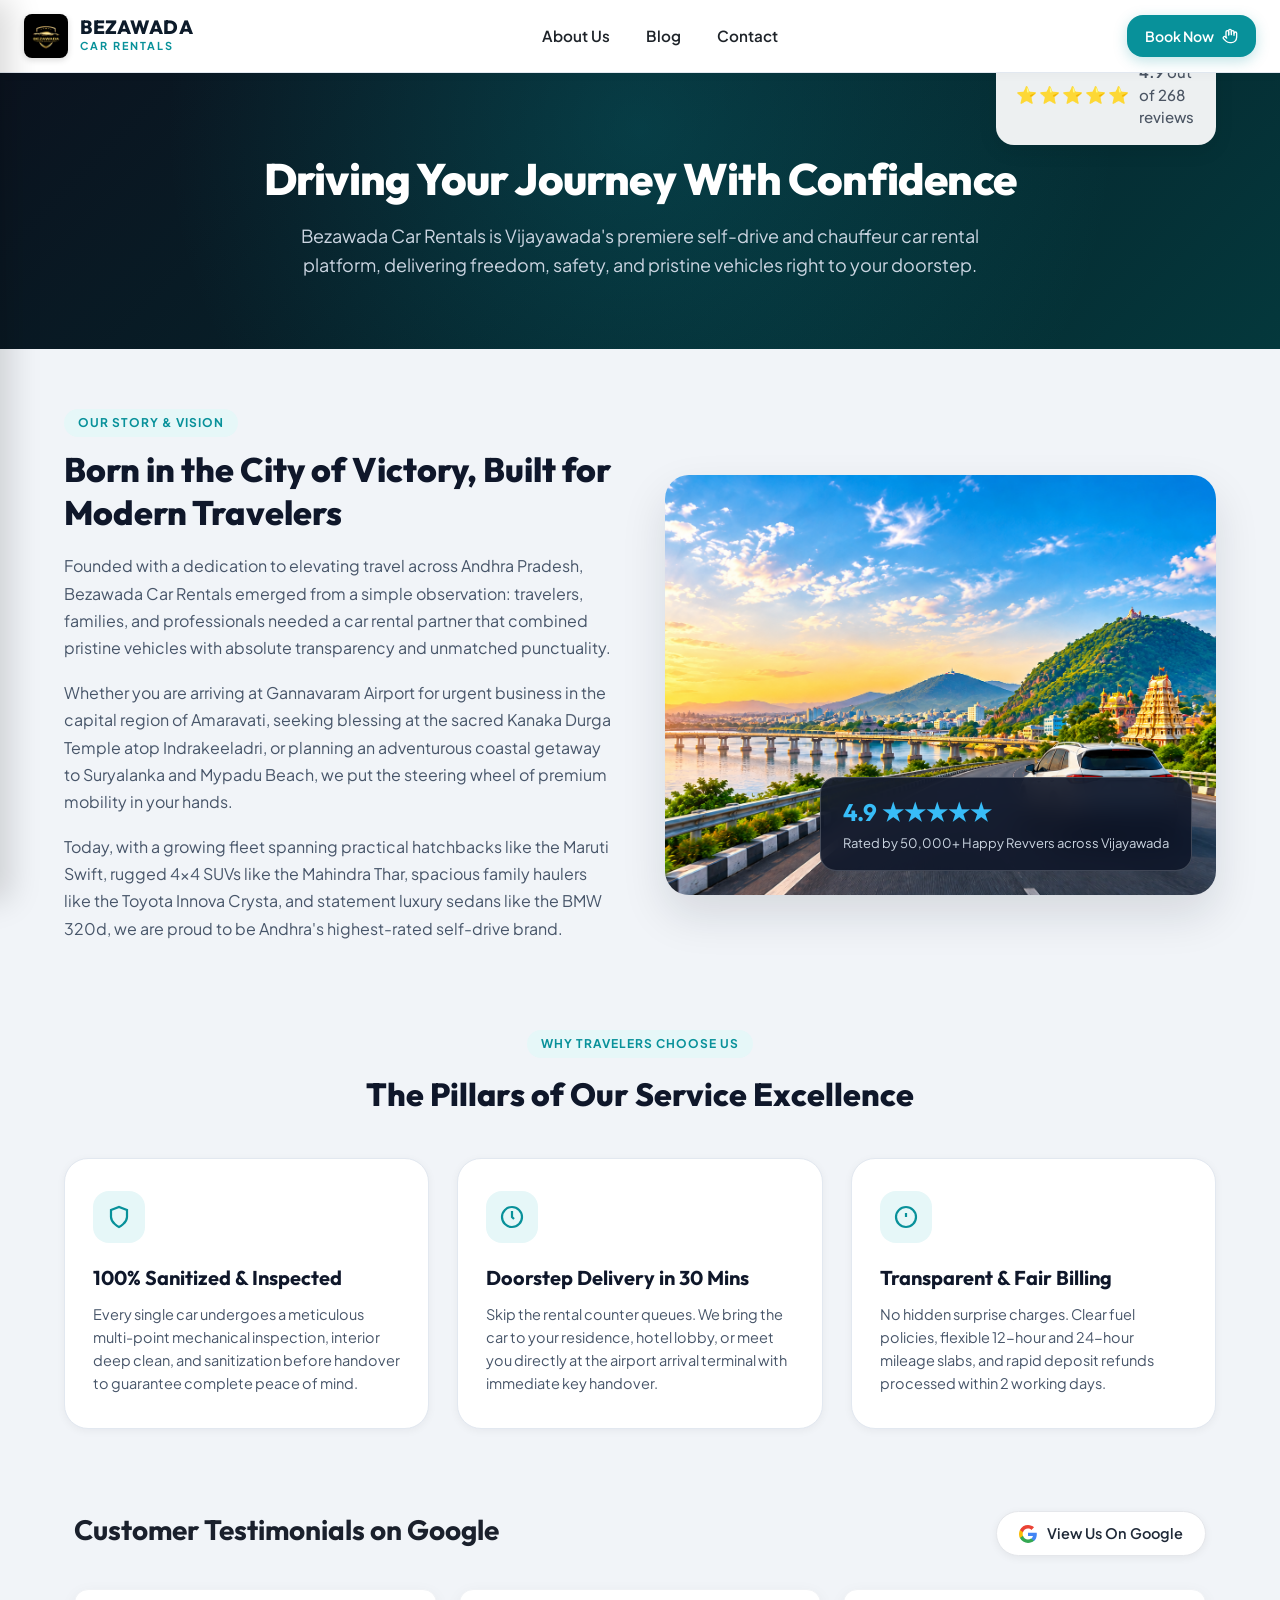
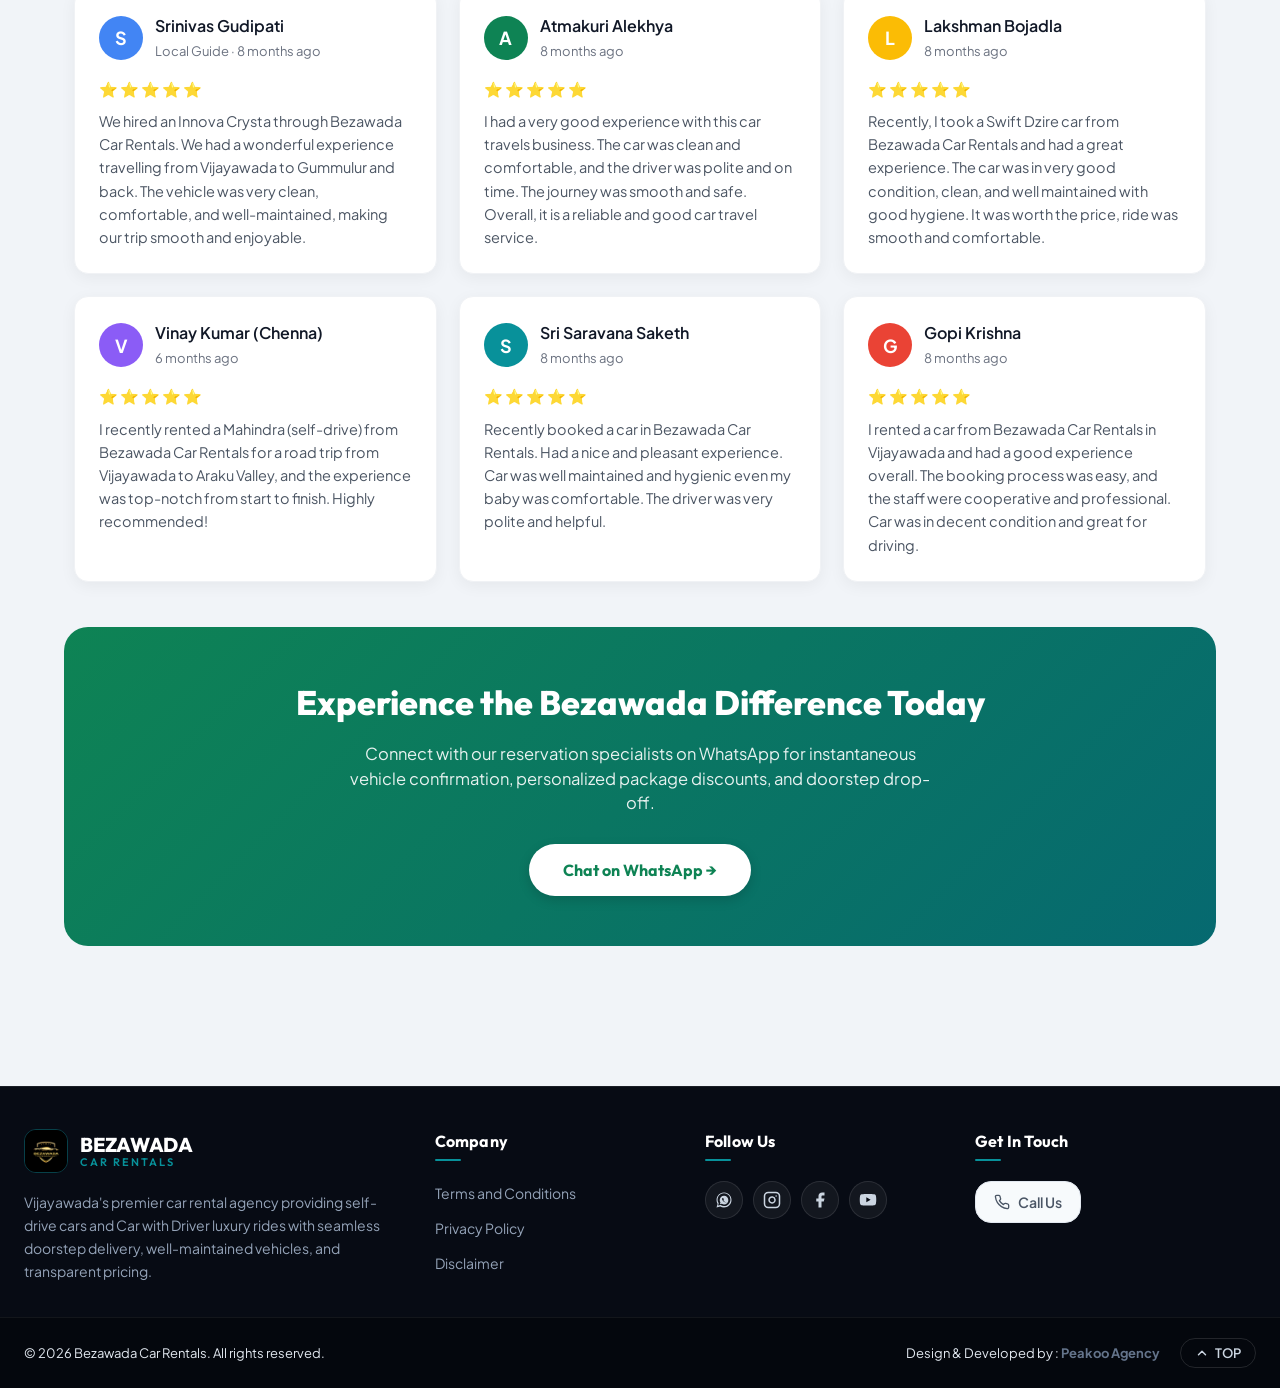
==== commit bb207a0a: "Updated mobile navbar" ====
--- a/about.html
+++ b/about.html
@@ -80,15 +80,11 @@
     </div>
     <div class="mobile-drawer-body">
       <a href="index.html#searchWidget" class="drawer-link" onclick="scrollToBooking()">Book a Car</a>
-      <a href="index.html#popularCarsSection" class="drawer-link" onclick="scrollToBooking()">Explore Fleet</a>
+
       <a href="about.html" class="drawer-link">About Us</a>
-      <a href="blog.html" class="drawer-link">Blog &amp; Travel Guides</a>
-      <a href="contact.html" class="drawer-link">Contact Us</a>
-      <div class="drawer-divider"></div>
-      <a href="https://wa.me/919393093095" target="_blank" rel="noopener noreferrer" class="drawer-phone">
-        <span>Instant WhatsApp &amp; Call Booking:</span>
-        <strong>+91 93930 93095</strong>
-      </a>
+      <a href="blog.html" class="drawer-link">Blog</a>
+      <a href="contact.html" class="drawer-link">Contact </a>
+
     </div>
   </div>
 
@@ -189,14 +185,19 @@
             <span class="rating-text"><strong>4.9</strong> out of 268 reviews</span>
           </div>
         </div>
-        <a href="https://share.google/qNfKR1NfHF5PbRX9V" target="_blank" rel="noopener noreferrer" class="google-review-btn">
+        <a href="https://share.google/qNfKR1NfHF5PbRX9V" target="_blank" rel="noopener noreferrer"
+          class="google-review-btn">
           <svg viewBox="0 0 24 24" width="18" height="18">
-            <path fill="#4285F4" d="M23.745 12.27c0-.7-.06-1.4-.19-2.07H12v4.51h6.6c-.29 1.52-1.14 2.8-2.4 3.66v3.04h3.88c2.27-2.09 3.665-5.17 3.665-9.14z"/>
-            <path fill="#34A853" d="M12 24c3.24 0 5.95-1.08 7.93-2.91l-3.88-3.04c-1.08.72-2.45 1.16-4.05 1.16-3.12 0-5.77-2.1-6.72-4.93H1.25v3.13C3.26 21.36 7.33 24 12 24z"/>
-            <path fill="#FBBC05" d="M5.28 14.28c-.25-.72-.38-1.49-.38-2.28s.13-1.56.38-2.28V6.59H1.25C.45 8.18 0 9.99 0 12s.45 3.82 1.25 5.41l4.03-3.13z"/>
-            <path fill="#EA4335" d="M12 4.75c1.77 0 3.35.61 4.6 1.8l3.42-3.42C17.95 1.19 15.24 0 12 0 7.33 0 3.26 2.64 1.25 6.59l4.03 3.13c.95-2.83 3.6-4.97 6.72-4.97z"/>
+            <path fill="#4285F4"
+              d="M23.745 12.27c0-.7-.06-1.4-.19-2.07H12v4.51h6.6c-.29 1.52-1.14 2.8-2.4 3.66v3.04h3.88c2.27-2.09 3.665-5.17 3.665-9.14z" />
+            <path fill="#34A853"
+              d="M12 24c3.24 0 5.95-1.08 7.93-2.91l-3.88-3.04c-1.08.72-2.45 1.16-4.05 1.16-3.12 0-5.77-2.1-6.72-4.93H1.25v3.13C3.26 21.36 7.33 24 12 24z" />
+            <path fill="#FBBC05"
+              d="M5.28 14.28c-.25-.72-.38-1.49-.38-2.28s.13-1.56.38-2.28V6.59H1.25C.45 8.18 0 9.99 0 12s.45 3.82 1.25 5.41l4.03-3.13z" />
+            <path fill="#EA4335"
+              d="M12 4.75c1.77 0 3.35.61 4.6 1.8l3.42-3.42C17.95 1.19 15.24 0 12 0 7.33 0 3.26 2.64 1.25 6.59l4.03 3.13c.95-2.83 3.6-4.97 6.72-4.97z" />
           </svg>
-          <span>Review on Google</span>
+          <span>View Us On Google</span>
         </a>
       </div>
 
@@ -210,7 +211,9 @@
             </div>
           </div>
           <div class="stars">⭐⭐⭐⭐⭐</div>
-          <p class="review-text">We hired an Innova Crysta through Bezawada Car Rentals. We had a wonderful experience travelling from Vijayawada to Gummulur and back. The vehicle was very clean, comfortable, and well-maintained, making our trip smooth and enjoyable.</p>
+          <p class="review-text">We hired an Innova Crysta through Bezawada Car Rentals. We had a wonderful experience
+            travelling from Vijayawada to Gummulur and back. The vehicle was very clean, comfortable, and
+            well-maintained, making our trip smooth and enjoyable.</p>
         </div>
 
         <div class="testimonial-card">
@@ -222,7 +225,9 @@
             </div>
           </div>
           <div class="stars">⭐⭐⭐⭐⭐</div>
-          <p class="review-text">I had a very good experience with this car travels business. The car was clean and comfortable, and the driver was polite and on time. The journey was smooth and safe. Overall, it is a reliable and good car travel service.</p>
+          <p class="review-text">I had a very good experience with this car travels business. The car was clean and
+            comfortable, and the driver was polite and on time. The journey was smooth and safe. Overall, it is a
+            reliable and good car travel service.</p>
         </div>
 
         <div class="testimonial-card">
@@ -234,7 +239,9 @@
             </div>
           </div>
           <div class="stars">⭐⭐⭐⭐⭐</div>
-          <p class="review-text">Recently, I took a Swift Dzire car from Bezawada Car Rentals and had a great experience. The car was in very good condition, clean, and well maintained with good hygiene. It was worth the price, ride was smooth and comfortable.</p>
+          <p class="review-text">Recently, I took a Swift Dzire car from Bezawada Car Rentals and had a great
+            experience. The car was in very good condition, clean, and well maintained with good hygiene. It was worth
+            the price, ride was smooth and comfortable.</p>
         </div>
 
         <div class="testimonial-card">
@@ -246,7 +253,9 @@
             </div>
           </div>
           <div class="stars">⭐⭐⭐⭐⭐</div>
-          <p class="review-text">I recently rented a Mahindra (self-drive) from Bezawada Car Rentals for a road trip from Vijayawada to Araku Valley, and the experience was top-notch from start to finish. Highly recommended!</p>
+          <p class="review-text">I recently rented a Mahindra (self-drive) from Bezawada Car Rentals for a road trip
+            from Vijayawada to Araku Valley, and the experience was top-notch from start to finish. Highly recommended!
+          </p>
         </div>
 
         <div class="testimonial-card">
@@ -258,7 +267,8 @@
             </div>
           </div>
           <div class="stars">⭐⭐⭐⭐⭐</div>
-          <p class="review-text">Recently booked a car in Bezawada Car Rentals. Had a nice and pleasant experience. Car was well maintained and hygienic even my baby was comfortable. The driver was very polite and helpful.</p>
+          <p class="review-text">Recently booked a car in Bezawada Car Rentals. Had a nice and pleasant experience. Car
+            was well maintained and hygienic even my baby was comfortable. The driver was very polite and helpful.</p>
         </div>
 
         <div class="testimonial-card">
@@ -270,7 +280,9 @@
             </div>
           </div>
           <div class="stars">⭐⭐⭐⭐⭐</div>
-          <p class="review-text">I rented a car from Bezawada Car Rentals in Vijayawada and had a good experience overall. The booking process was easy, and the staff were cooperative and professional. Car was in decent condition and great for driving.</p>
+          <p class="review-text">I rented a car from Bezawada Car Rentals in Vijayawada and had a good experience
+            overall. The booking process was easy, and the staff were cooperative and professional. Car was in decent
+            condition and great for driving.</p>
         </div>
       </div>
     </section>
@@ -498,8 +510,8 @@
                   d="M12 2C6.477 2 2 6.477 2 12c0 1.89.525 3.66 1.438 5.176L2 22l4.965-1.399C8.423 21.503 10.155 22 12 22c5.523 0 10-4.477 10-10S17.523 2 12 2zm0 18c-1.637 0-3.167-.47-4.464-1.284l-.32-.2-3.149.887.886-3.085-.207-.328C3.896 14.673 3.428 13.155 3.428 11.5 3.428 6.772 7.272 2.928 12 2.928 16.728 2.928 20.572 6.772 20.572 11.5 20.572 16.228 16.728 20 12 20z" />
               </svg>
             </a>
-            <a href="https://instagram.com" target="_blank" rel="noopener" class="footer-social-btn"
-              aria-label="Instagram">
+            <a href="https://www.instagram.com/bezawada_carrentals/" target="_blank" rel="noopener"
+              class="footer-social-btn" aria-label="Instagram">
               <svg viewBox="0 0 24 24" width="18" height="18" fill="none" stroke="currentColor" stroke-width="2"
                 stroke-linecap="round" stroke-linejoin="round">
                 <rect x="2" y="2" width="20" height="20" rx="5" ry="5"></rect>
--- a/css/style.css
+++ b/css/style.css
@@ -298,7 +298,9 @@
   top: 0;
   left: 0;
   width: 290px;
+  max-width: min(300px, 85vw);
   height: 100vh;
+  height: 100dvh;
   background-color: var(--color-white);
   z-index: 200;
   box-shadow: 10px 0 30px rgba(0, 0, 0, 0.15);
@@ -333,6 +335,8 @@
   display: flex;
   flex-direction: column;
   gap: 16px;
+  overflow-y: auto;
+  -webkit-overflow-scrolling: touch;
 }
 
 .drawer-link {
@@ -422,47 +426,498 @@
   background-color: var(--color-primary-light);
 }
 
-/* Hero Stage: Exact Banner Implementation */
-.hero-stage {
+/* =========================================
+   HERO SECTION
+========================================= */
+
+.hero {
   position: relative;
+  width: calc(100% - 48px);
   max-width: 1400px;
-  margin: 0 auto;
-  border-radius: var(--radius-xl);
+  min-height: 680px;
+  height: auto;
+  margin: 18px auto 0;
   overflow: hidden;
-  box-shadow: 0 12px 38px rgba(0, 0, 0, 0.08);
-}
-
-.hero-exact-banner-container {
+  border-radius: 28px;
+  box-shadow: 0 16px 45px rgba(0, 0, 0, 0.08);
+  font-family: Arial, Helvetica, sans-serif;
+}
+
+/* =========================================
+   BACKGROUND
+========================================= */
+
+.hero-bg {
+  position: absolute;
+  top: 0;
+  left: 0;
+  width: 100%;
+  height: 100%;
+  background-image: url("../assets/images/bg.png");
+  background-image: url("hero-bg.jpg");
+  background-size: cover;
+  background-position: center bottom;
+  background-repeat: no-repeat;
+  border-radius: 28px;
+  z-index: 1;
+}
+
+/* =========================================
+   CONTENT WRAPPER
+========================================= */
+
+.hero-content {
   position: relative;
+  z-index: 5;
   width: 100%;
-  line-height: 0;
-  overflow: hidden;
-  border-radius: var(--radius-xl);
-}
-
-.hero-exact-banner-img {
+  max-width: 1600px;
+  height: 100%;
+  margin: auto;
+  padding-left: 6%;
+  padding-top: 55px;
+  padding-bottom: 55px;
+}
+
+/* =========================================
+   LEFT CONTENT
+========================================= */
+
+.hero-text {
   width: 100%;
-  height: auto;
+  max-width: 760px;
+}
+
+/* =========================================
+   MAIN TITLE
+========================================= */
+
+.hero-title {
+  margin: 0;
+  padding: 0;
+  line-height: 1.05;
+  letter-spacing: -1.5px;
+}
+
+.hero-title .line-one {
   display: block;
-  object-fit: contain;
-}
-
-.hero-find-car-hotspot {
+  color: #07142e;
+  font-size: clamp(48px, 5vw, 78px);
+  font-weight: 800;
+}
+
+.hero-title .line-two {
+  display: block;
+  color: #079da0;
+  font-size: clamp(48px, 5vw, 78px);
+  font-weight: 800;
+}
+
+/* =========================================
+   LOCATION TEXT
+========================================= */
+
+.location-title {
+  margin-top: 20px;
+  color: #07142e;
+  font-size: clamp(24px, 2.5vw, 37px);
+  font-weight: 700;
+  letter-spacing: 7px;
+}
+
+/* =========================================
+   DESCRIPTION
+========================================= */
+
+.hero-description {
+  margin-top: 20px;
+  display: flex;
+  flex-direction: column;
+  gap: 3px;
+  color: #07142e;
+  font-size: 21px;
+  line-height: 1.25;
+}
+
+.hero-description strong {
+  font-size: 23px;
+  font-weight: 700;
+}
+
+/* =========================================
+   FIND YOUR CAR BUTTON
+========================================= */
+
+.find-car {
+  display: inline-flex;
+  align-items: center;
+  justify-content: space-between;
+  gap: 30px;
+  width: 335px;
+  height: 75px;
+  margin-top: 28px;
+  padding: 0 27px;
+  background: #11a6a9;
+  color: #ffffff;
+  text-decoration: none;
+  border-radius: 45px;
+  border: 6px solid rgba(255, 255, 255, 0.85);
+  box-shadow: 0 6px 20px rgba(0, 0, 0, 0.15);
+  font-size: 24px;
+  font-weight: 700;
+  transition: all 0.25s ease;
+}
+
+.find-car:hover {
+  background: #078e91;
+  transform: translateY(-3px);
+  box-shadow: 0 12px 25px rgba(0, 0, 0, 0.20);
+}
+
+.find-car-arrow {
+  font-size: 38px;
+  line-height: 1;
+}
+
+/* =========================================
+   RATING BOX
+========================================= */
+
+.rating {
   position: absolute;
-  top: 57.5%;
-  left: 5.5%;
-  width: 20.2%;
-  height: 10.8%;
-  border-radius: 9999px;
-  cursor: pointer;
+  top: 45px;
+  right: 5%;
   z-index: 10;
-  transition: all 0.25s ease;
-}
-
-.hero-find-car-hotspot:hover {
-  box-shadow: 0 0 25px rgba(8, 145, 154, 0.7);
-  transform: scale(1.02);
-}
+  width: 220px;
+  padding: 16px 20px;
+  background: rgba(255, 255, 255, 0.93);
+  border-radius: 18px;
+  box-shadow: 0 6px 20px rgba(0, 0, 0, 0.08);
+}
+
+.rating-main {
+  display: flex;
+  align-items: center;
+  gap: 12px;
+}
+
+.rating-star {
+  color: #07858d;
+  font-size: 32px;
+  line-height: 1;
+}
+
+.rating-number {
+  color: #07142e;
+  font-size: 28px;
+  font-weight: 800;
+}
+
+.rating-subtitle {
+  margin-top: 6px;
+  color: #07142e;
+  font-size: 14px;
+  font-weight: 500;
+}
+
+/* =========================================
+   HERO STATS STRIP (Immediately Below Find Your Car Button)
+========================================= */
+
+.hero-stats-strip {
+  margin-top: 24px;
+  display: inline-flex;
+  align-items: center;
+  gap: 14px;
+  padding: 10px 18px;
+  background: rgba(5, 24, 39, 0.82);
+  backdrop-filter: blur(10px);
+  -webkit-backdrop-filter: blur(10px);
+  border-radius: 18px;
+  border: 1px solid rgba(255, 255, 255, 0.2);
+  box-shadow: 0 8px 24px rgba(0, 0, 0, 0.16);
+  max-width: 100%;
+}
+
+.hero-stat-pill {
+  display: flex;
+  align-items: center;
+  gap: 10px;
+  flex: 0 0 auto;
+}
+
+.hero-stat-icon {
+  width: 44px;
+  height: 44px;
+  min-width: 44px;
+  display: flex;
+  align-items: center;
+  justify-content: center;
+  background: #ffffff;
+  border-radius: 12px;
+  color: #08919A;
+  box-shadow: 0 3px 10px rgba(0, 0, 0, 0.12);
+}
+
+.hero-stat-info {
+  display: flex;
+  flex-direction: column;
+  line-height: 1.15;
+  font-family: 'Outfit', 'Plus Jakarta Sans', Arial, sans-serif;
+}
+
+.hero-stat-info strong {
+  font-size: 14px;
+  font-weight: 700;
+  color: #ffffff;
+  white-space: nowrap;
+  letter-spacing: -0.2px;
+}
+
+.hero-stat-info span {
+  margin-top: 2px;
+  font-size: 13px;
+  font-weight: 500;
+  color: #ffffff;
+  white-space: nowrap;
+}
+
+.hero-stat-divider {
+  width: 1px;
+  height: 32px;
+  flex-shrink: 0;
+  background: rgba(255, 255, 255, 0.35);
+  margin: 0 2px;
+}
+
+/* =========================================
+   TABLET
+========================================= */
+
+@media (max-width: 1200px) {
+  .hero {
+    width: calc(100% - 36px);
+    margin: 14px auto 0;
+  }
+
+  .hero-stats-strip {
+    gap: 12px;
+    padding: 9px 14px;
+  }
+
+  .hero-stat-icon {
+    width: 40px;
+    height: 40px;
+    min-width: 40px;
+  }
+
+  .hero-stat-info strong {
+    font-size: 13px;
+  }
+
+  .hero-stat-info span {
+    font-size: 12px;
+  }
+}
+
+@media (max-width: 1100px) {
+  .hero {
+    width: calc(100% - 28px);
+    border-radius: 24px;
+    margin: 12px auto 0;
+  }
+
+  .hero-bg {
+    border-radius: 24px;
+  }
+
+  .hero-content {
+    padding-left: 5%;
+    padding-top: 45px;
+    padding-bottom: 45px;
+  }
+
+  .rating {
+    right: 5%;
+    top: 40px;
+  }
+}
+
+@media (max-width: 992px) {
+  .hero-stats-strip {
+    display: grid;
+    grid-template-columns: repeat(2, 1fr);
+    gap: 12px 16px;
+    padding: 12px 16px;
+    width: 100%;
+    max-width: 500px;
+  }
+
+  .hero-stat-divider {
+    display: none;
+  }
+}
+
+/* =========================================
+   MOBILE
+========================================= */
+
+@media (max-width: 768px) {
+  .hero {
+    width: calc(100% - 20px);
+    min-height: 640px;
+    border-radius: 20px;
+    margin: 10px auto 0;
+  }
+
+  .hero-bg {
+    border-radius: 20px;
+    background-position: 70% bottom;
+  }
+
+  .hero-content {
+    padding: 35px 20px 40px 20px;
+  }
+
+  .hero-text {
+    width: 100%;
+    max-width: 100%;
+  }
+
+  .hero-title .line-one,
+  .hero-title .line-two {
+    font-size: 44px;
+  }
+
+  .location-title {
+    font-size: 20px;
+    letter-spacing: 4px;
+    margin-top: 14px;
+  }
+
+  .hero-description {
+    font-size: 16px;
+    margin-top: 14px;
+  }
+
+  .hero-description strong {
+    font-size: 18px;
+  }
+
+  .find-car {
+    width: 270px;
+    height: 60px;
+    font-size: 18px;
+    margin-top: 20px;
+    border-width: 4px;
+  }
+
+  .find-car-arrow {
+    font-size: 28px;
+  }
+
+  .rating {
+    top: auto;
+    bottom: 24px;
+    right: 20px;
+    width: 165px;
+    padding: 10px 14px;
+  }
+
+  .rating-star {
+    font-size: 24px;
+  }
+
+  .rating-number {
+    font-size: 20px;
+  }
+
+  .rating-subtitle {
+    font-size: 11px;
+  }
+}
+
+/* =========================================
+   SMALL MOBILE
+========================================= */
+
+@media (max-width: 500px) {
+  .hero {
+    width: calc(100% - 16px);
+    min-height: 620px;
+    border-radius: 18px;
+    margin: 8px auto 0;
+  }
+
+  .hero-bg {
+    border-radius: 18px;
+    background-position: 68% bottom;
+  }
+
+  .hero-content {
+    padding-top: 30px;
+    padding-bottom: 35px;
+  }
+
+  .hero-title .line-one,
+  .hero-title .line-two {
+    font-size: 36px;
+    letter-spacing: -1px;
+  }
+
+  .location-title {
+    font-size: 17px;
+    letter-spacing: 3px;
+  }
+
+  .hero-description {
+    font-size: 14px;
+  }
+
+  .hero-description strong {
+    font-size: 16px;
+  }
+
+  .find-car {
+    width: 240px;
+    height: 54px;
+    font-size: 16px;
+  }
+
+  .hero-stats-strip {
+    grid-template-columns: repeat(2, 1fr);
+    gap: 10px 10px;
+    padding: 10px 12px;
+    max-width: 100%;
+  }
+
+  .hero-stat-icon {
+    width: 36px;
+    height: 36px;
+    min-width: 36px;
+    border-radius: 10px;
+  }
+
+  .hero-stat-icon svg {
+    width: 18px;
+    height: 18px;
+  }
+
+  .hero-stat-info strong {
+    font-size: 12px;
+  }
+
+  .hero-stat-info span {
+    font-size: 11px;
+  }
+
+  .rating {
+    bottom: 18px;
+    width: 145px;
+    right: 14px;
+    padding: 8px 12px;
+  }
+}
+
 
 .sr-only {
   position: absolute;
@@ -1751,6 +2206,17 @@
 }
 
 /* ==========================================================================
+   Tablet, Laptop & Desktop Viewport Enhancements
+   ========================================================================== */
+
+@media (min-width: 769px) and (max-width: 1440px) {
+  .hero-stage {
+    max-width: calc(100% - 32px);
+    margin: 0 auto;
+  }
+}
+
+/* ==========================================================================
    Mobile Specific Adjustments
    ========================================================================== */
 
@@ -1770,8 +2236,17 @@
     height: 38px;
   }
 
-  .hero-stage {
+  .hero-stage,
+  .hero-exact-banner-container {
     border-radius: 0;
+    max-width: 100%;
+    margin: 0;
+    box-shadow: none;
+  }
+
+  .hero-find-car-hotspot {
+    min-width: 70px;
+    min-height: 38px;
   }
 
   .hero-main-card {
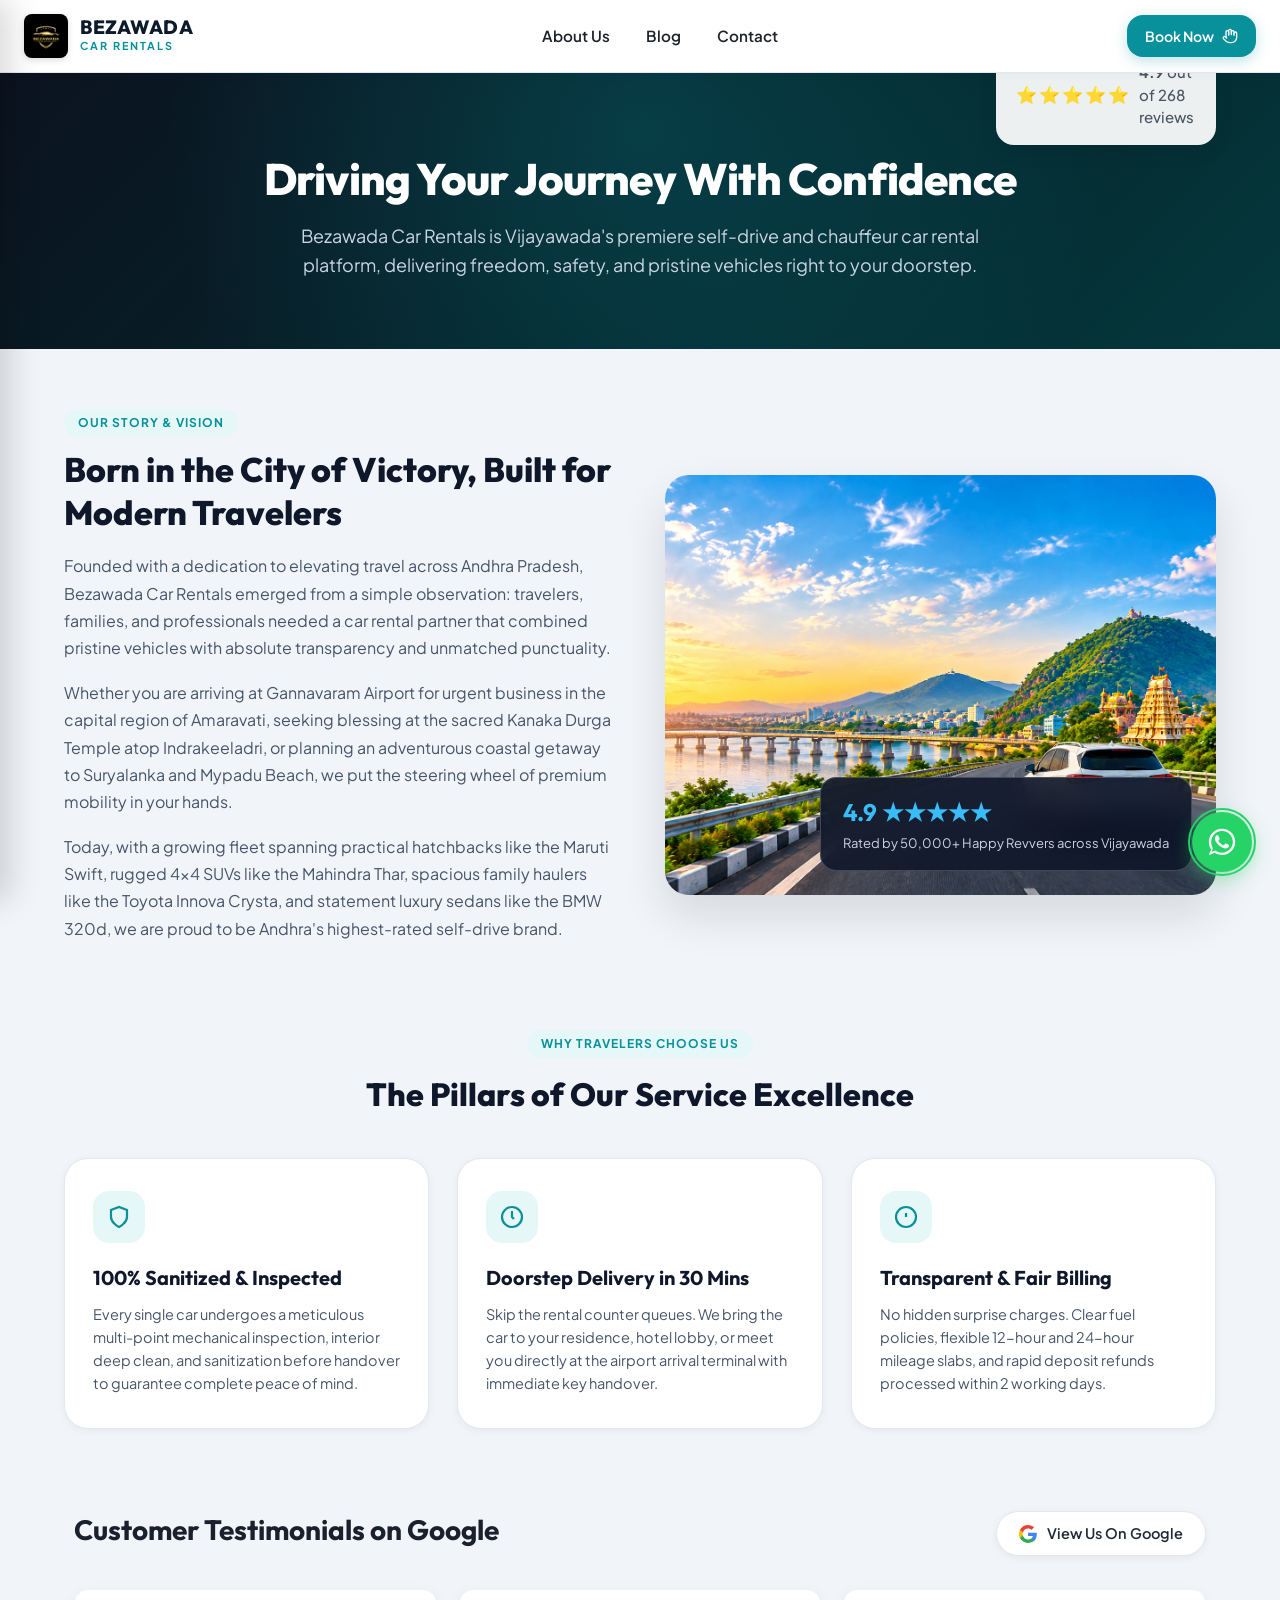
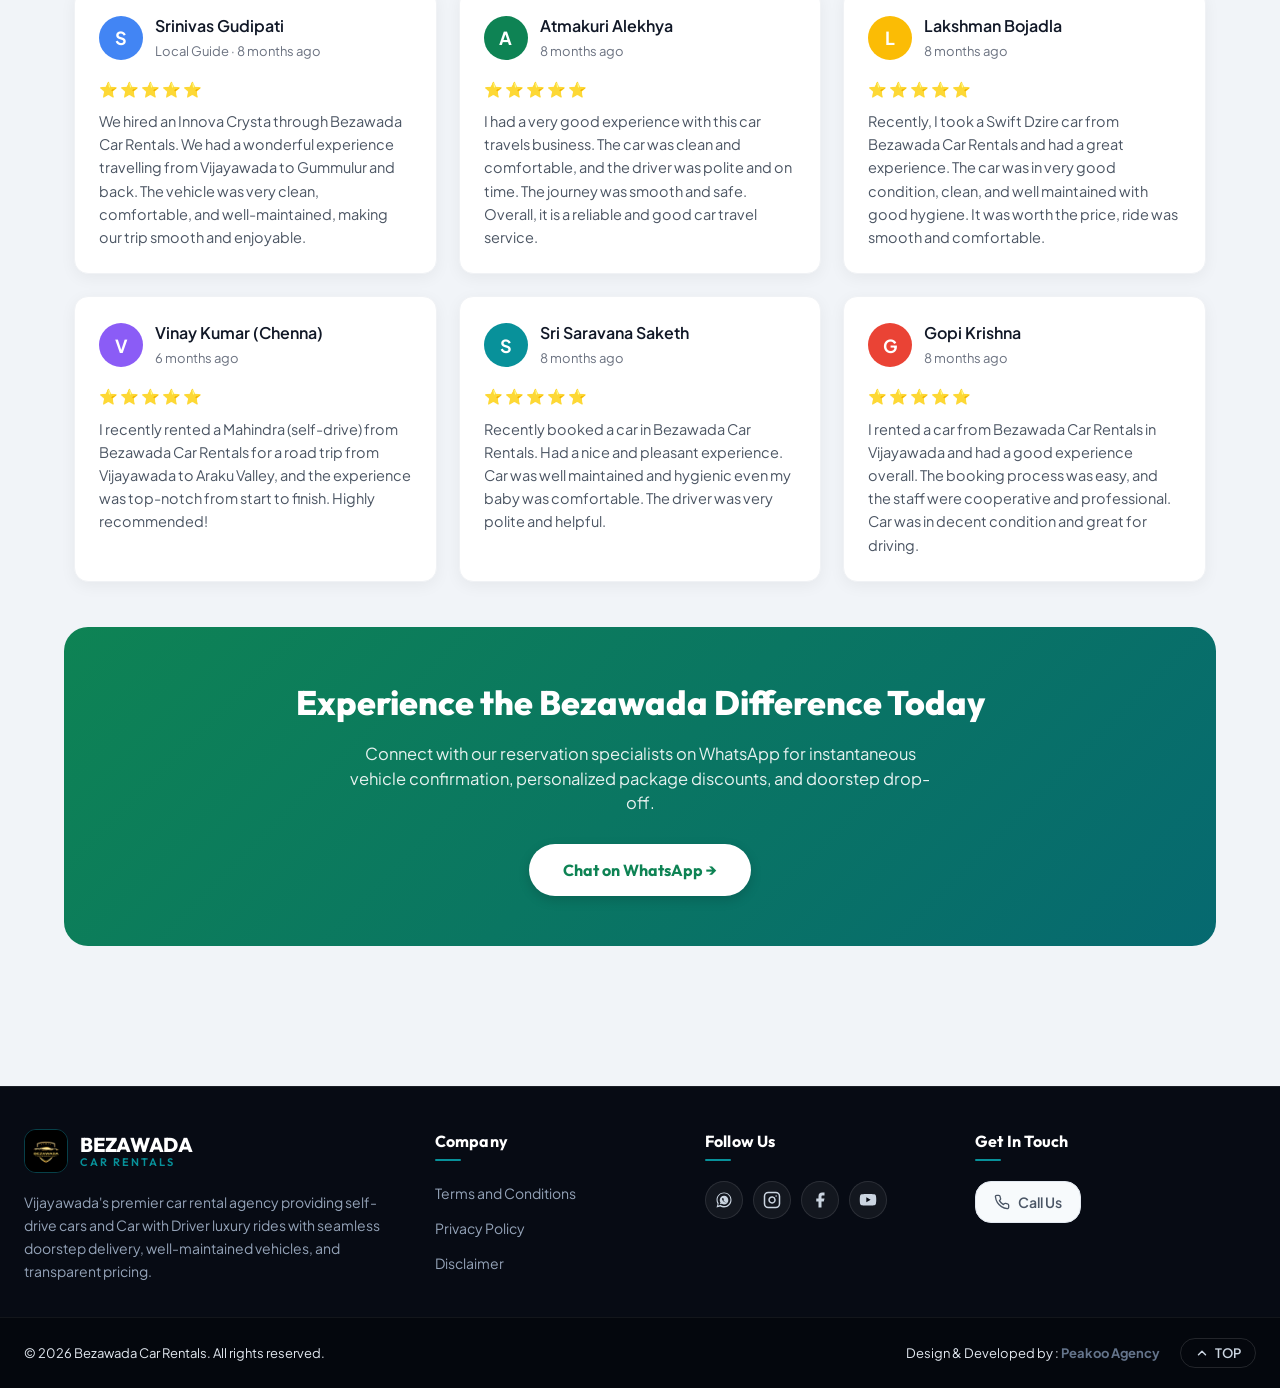
==== commit 1448b941: "Updated client Changes.. Final commit" ====
--- a/about.html
+++ b/about.html
@@ -596,6 +596,19 @@
     }
   </script>
 
+  <!-- =========================================
+       FLOATING WHATSAPP CTA
+       ========================================= -->
+  <a href="https://wa.me/919393093095?text=Hello%20Bezawada%20Car%20Rentals!%20I%20would%20like%20to%20inquire%20about%20booking%20a%20car."
+    target="_blank" rel="noopener noreferrer" class="whatsapp-float" id="whatsappFloat"
+    aria-label="Chat with Bezawada Car Rentals on WhatsApp">
+    <div class="whatsapp-pulse" aria-hidden="true"></div>
+    <svg viewBox="0 0 24 24" width="32" height="32" fill="#ffffff" aria-hidden="true">
+      <path
+        d="M12.04 2C6.58 2 2.13 6.45 2.13 11.91c0 2.11.66 4.07 1.79 5.68L2 22l4.57-1.87c1.55 1.01 3.39 1.6 5.47 1.6 5.46 0 9.91-4.45 9.91-9.91S17.5 2 12.04 2zm0 18.06c-1.8 0-3.48-.54-4.88-1.46l-.35-.23-2.73 1.12 1.14-2.65-.24-.37A8.15 8.15 0 0 1 3.91 11.9c0-4.48 3.65-8.13 8.13-8.13 4.48 0 8.13 3.65 8.13 8.13 0 4.49-3.65 8.16-8.13 8.16zm4.72-6.1c-.26-.13-1.54-.76-1.78-.85-.24-.09-.41-.13-.59.13-.17.26-.68.85-.83 1.02-.15.17-.3.19-.56.06-.26-.13-1.1-.4-2.1-1.28-.77-.69-1.3-1.54-1.45-1.8-.15-.26-.02-.4.11-.53.12-.12.26-.3.39-.46.13-.15.17-.26.26-.43.09-.17.04-.32-.02-.45s-.59-1.42-.81-1.94c-.21-.51-.43-.44-.59-.45h-.5c-.17 0-.45.06-.69.32-.24.26-.91.89-.91 2.17 0 1.28.93 2.52 1.06 2.7.13.17 1.84 2.81 4.46 3.94.62.27 1.11.43 1.49.55.63.2 1.2.17 1.65.1.5-.07 1.54-.63 1.76-1.24.22-.61.22-1.13.15-1.24-.06-.11-.23-.17-.49-.3z" />
+    </svg>
+    <span class="whatsapp-tooltip">Chat with us</span>
+  </a>
 </body>
 
 </html>
--- a/css/style.css
+++ b/css/style.css
@@ -488,6 +488,32 @@
 }
 
 /* =========================================
+   HERO INTRO ANIMATIONS
+========================================= */
+
+@keyframes heroFadeSlideUp {
+  0% {
+    opacity: 0;
+    transform: translateY(24px);
+  }
+  100% {
+    opacity: 1;
+    transform: translateY(0);
+  }
+}
+
+@keyframes heroFloatIn {
+  0% {
+    opacity: 0;
+    transform: translateY(-20px) scale(0.96);
+  }
+  100% {
+    opacity: 1;
+    transform: translateY(0) scale(1);
+  }
+}
+
+/* =========================================
    MAIN TITLE
 ========================================= */
 
@@ -503,6 +529,7 @@
   color: #07142e;
   font-size: clamp(48px, 5vw, 78px);
   font-weight: 800;
+  animation: heroFadeSlideUp 0.8s cubic-bezier(0.16, 1, 0.3, 1) 0.1s both;
 }
 
 .hero-title .line-two {
@@ -510,6 +537,7 @@
   color: #079da0;
   font-size: clamp(48px, 5vw, 78px);
   font-weight: 800;
+  animation: heroFadeSlideUp 0.8s cubic-bezier(0.16, 1, 0.3, 1) 0.25s both;
 }
 
 /* =========================================
@@ -536,6 +564,7 @@
   color: #07142e;
   font-size: 21px;
   line-height: 1.25;
+  animation: heroFadeSlideUp 0.8s cubic-bezier(0.16, 1, 0.3, 1) 0.4s both;
 }
 
 .hero-description strong {
@@ -564,6 +593,7 @@
   box-shadow: 0 6px 20px rgba(0, 0, 0, 0.15);
   font-size: 24px;
   font-weight: 700;
+  animation: heroFadeSlideUp 0.8s cubic-bezier(0.16, 1, 0.3, 1) 0.55s both;
   transition: all 0.25s ease;
 }
 
@@ -592,6 +622,7 @@
   background: rgba(255, 255, 255, 0.93);
   border-radius: 18px;
   box-shadow: 0 6px 20px rgba(0, 0, 0, 0.08);
+  animation: heroFloatIn 0.85s cubic-bezier(0.16, 1, 0.3, 1) 0.45s both;
 }
 
 .rating-main {
@@ -620,22 +651,23 @@
 }
 
 /* =========================================
-   HERO STATS STRIP (Immediately Below Find Your Car Button)
+   HERO STATS STRIP (Revv-Style Continuous Highlight Cycle)
 ========================================= */
 
 .hero-stats-strip {
   margin-top: 24px;
   display: inline-flex;
   align-items: center;
-  gap: 14px;
-  padding: 10px 18px;
+  gap: 8px;
+  padding: 8px 10px;
   background: rgba(5, 24, 39, 0.82);
   backdrop-filter: blur(10px);
   -webkit-backdrop-filter: blur(10px);
-  border-radius: 18px;
+  border-radius: 20px;
   border: 1px solid rgba(255, 255, 255, 0.2);
   box-shadow: 0 8px 24px rgba(0, 0, 0, 0.16);
   max-width: 100%;
+  animation: heroFadeSlideUp 0.8s cubic-bezier(0.16, 1, 0.3, 1) 0.7s both;
 }
 
 .hero-stat-pill {
@@ -643,6 +675,23 @@
   align-items: center;
   gap: 10px;
   flex: 0 0 auto;
+  padding: 8px 14px;
+  border-radius: 14px;
+  cursor: pointer;
+  background: transparent;
+  user-select: none;
+  transition: all 0.4s cubic-bezier(0.16, 1, 0.3, 1);
+}
+
+.hero-stat-pill:hover {
+  background: rgba(255, 255, 255, 0.08);
+}
+
+/* Revv-Style Active Highlight */
+.hero-stat-pill.is-active {
+  background: #11a6a9;
+  box-shadow: 0 4px 18px rgba(17, 166, 169, 0.55);
+  transform: translateY(-2px);
 }
 
 .hero-stat-icon {
@@ -656,6 +705,13 @@
   border-radius: 12px;
   color: #08919A;
   box-shadow: 0 3px 10px rgba(0, 0, 0, 0.12);
+  transition: all 0.35s ease;
+}
+
+.hero-stat-pill.is-active .hero-stat-icon {
+  background: #ffffff;
+  color: #11a6a9;
+  transform: scale(1.04);
 }
 
 .hero-stat-info {
@@ -671,6 +727,7 @@
   color: #ffffff;
   white-space: nowrap;
   letter-spacing: -0.2px;
+  transition: color 0.3s ease;
 }
 
 .hero-stat-info span {
@@ -679,14 +736,16 @@
   font-weight: 500;
   color: #ffffff;
   white-space: nowrap;
+  transition: color 0.3s ease;
 }
 
 .hero-stat-divider {
   width: 1px;
   height: 32px;
   flex-shrink: 0;
-  background: rgba(255, 255, 255, 0.35);
+  background: rgba(255, 255, 255, 0.25);
   margin: 0 2px;
+  transition: opacity 0.3s ease;
 }
 
 /* =========================================
@@ -764,7 +823,7 @@
 @media (max-width: 768px) {
   .hero {
     width: calc(100% - 20px);
-    min-height: 640px;
+    min-height: 670px;
     border-radius: 20px;
     margin: 10px auto 0;
   }
@@ -775,7 +834,7 @@
   }
 
   .hero-content {
-    padding: 35px 20px 40px 20px;
+    padding: 30px 18px 35px 18px;
   }
 
   .hero-text {
@@ -785,18 +844,18 @@
 
   .hero-title .line-one,
   .hero-title .line-two {
-    font-size: 44px;
+    font-size: 42px;
   }
 
   .location-title {
     font-size: 20px;
     letter-spacing: 4px;
-    margin-top: 14px;
+    margin-top: 12px;
   }
 
   .hero-description {
     font-size: 16px;
-    margin-top: 14px;
+    margin-top: 12px;
   }
 
   .hero-description strong {
@@ -804,9 +863,9 @@
   }
 
   .find-car {
-    width: 270px;
-    height: 60px;
-    font-size: 18px;
+    width: 260px;
+    height: 56px;
+    font-size: 17px;
     margin-top: 20px;
     border-width: 4px;
   }
@@ -815,24 +874,31 @@
     font-size: 28px;
   }
 
+  /* Position rating at top right sky area to avoid overlapping stats strip */
   .rating {
-    top: auto;
-    bottom: 24px;
-    right: 20px;
-    width: 165px;
-    padding: 10px 14px;
+    top: 20px;
+    bottom: auto;
+    right: 18px;
+    width: auto;
+    padding: 8px 14px;
+    border-radius: 14px;
+  }
+
+  .rating-main {
+    gap: 8px;
   }
 
   .rating-star {
-    font-size: 24px;
+    font-size: 22px;
   }
 
   .rating-number {
-    font-size: 20px;
+    font-size: 18px;
   }
 
   .rating-subtitle {
-    font-size: 11px;
+    font-size: 10.5px;
+    margin-top: 2px;
   }
 }
 
@@ -843,7 +909,7 @@
 @media (max-width: 500px) {
   .hero {
     width: calc(100% - 16px);
-    min-height: 620px;
+    min-height: 650px;
     border-radius: 18px;
     margin: 8px auto 0;
   }
@@ -854,67 +920,96 @@
   }
 
   .hero-content {
-    padding-top: 30px;
-    padding-bottom: 35px;
+    padding: 24px 14px 28px 14px;
   }
 
   .hero-title .line-one,
   .hero-title .line-two {
-    font-size: 36px;
-    letter-spacing: -1px;
+    font-size: 34px;
+    letter-spacing: -0.5px;
   }
 
   .location-title {
-    font-size: 17px;
-    letter-spacing: 3px;
+    font-size: 16px;
+    letter-spacing: 2px;
+    margin-top: 8px;
   }
 
   .hero-description {
     font-size: 14px;
+    margin-top: 10px;
   }
 
   .hero-description strong {
-    font-size: 16px;
+    font-size: 15.5px;
   }
 
   .find-car {
-    width: 240px;
-    height: 54px;
-    font-size: 16px;
+    width: 220px;
+    height: 50px;
+    font-size: 15px;
+    margin-top: 16px;
+    padding: 0 18px;
+  }
+
+  .find-car-arrow {
+    font-size: 24px;
   }
 
   .hero-stats-strip {
     grid-template-columns: repeat(2, 1fr);
-    gap: 10px 10px;
-    padding: 10px 12px;
+    gap: 6px 8px;
+    padding: 8px 10px;
     max-width: 100%;
+    margin-top: 16px;
+    border-radius: 14px;
+  }
+
+  .hero-stat-pill {
+    padding: 6px 8px;
+    border-radius: 10px;
+    gap: 6px;
   }
 
   .hero-stat-icon {
-    width: 36px;
-    height: 36px;
-    min-width: 36px;
+    width: 32px;
+    height: 32px;
+    min-width: 32px;
+    border-radius: 8px;
+  }
+
+  .hero-stat-icon svg {
+    width: 16px;
+    height: 16px;
+  }
+
+  .hero-stat-info strong {
+    font-size: 11.5px;
+  }
+
+  .hero-stat-info span {
+    font-size: 10px;
+  }
+
+  .rating {
+    top: 14px;
+    bottom: auto;
+    right: 14px;
+    width: auto;
+    padding: 6px 10px;
     border-radius: 10px;
   }
 
-  .hero-stat-icon svg {
-    width: 18px;
-    height: 18px;
-  }
-
-  .hero-stat-info strong {
-    font-size: 12px;
-  }
-
-  .hero-stat-info span {
-    font-size: 11px;
-  }
-
-  .rating {
-    bottom: 18px;
-    width: 145px;
-    right: 14px;
-    padding: 8px 12px;
+  .rating-star {
+    font-size: 18px;
+  }
+
+  .rating-number {
+    font-size: 16px;
+  }
+
+  .rating-subtitle {
+    font-size: 9.5px;
   }
 }
 
@@ -2537,4 +2632,497 @@
   .footer-bottom-links {
     justify-content: center;
   }
+}
+
+/* =========================================
+   FLOATING WHATSAPP BUTTON
+========================================= */
+
+.whatsapp-float {
+  position: fixed;
+  right: 28px;
+  bottom: 28px;
+  z-index: 99999;
+  width: 60px;
+  height: 60px;
+  background: #25D366;
+  border-radius: 50%;
+  display: flex;
+  align-items: center;
+  justify-content: center;
+  box-shadow: 0 6px 20px rgba(37, 211, 102, 0.45);
+  cursor: pointer;
+  text-decoration: none;
+  transition: transform 0.3s cubic-bezier(0.175, 0.885, 0.32, 1.275), box-shadow 0.3s ease;
+}
+
+.whatsapp-float:hover {
+  transform: scale(1.1);
+  box-shadow: 0 10px 28px rgba(37, 211, 102, 0.6);
+}
+
+.whatsapp-pulse {
+  position: absolute;
+  top: -4px;
+  left: -4px;
+  right: -4px;
+  bottom: -4px;
+  border-radius: 50%;
+  border: 2px solid #25D366;
+  animation: whatsappPulse 2s infinite ease-out;
+  pointer-events: none;
+}
+
+@keyframes whatsappPulse {
+  0% {
+    transform: scale(1);
+    opacity: 0.8;
+  }
+  70% {
+    transform: scale(1.35);
+    opacity: 0;
+  }
+  100% {
+    transform: scale(1.4);
+    opacity: 0;
+  }
+}
+
+.whatsapp-tooltip {
+  position: absolute;
+  right: 72px;
+  background: rgba(7, 20, 46, 0.92);
+  color: #ffffff;
+  padding: 6px 12px;
+  border-radius: 8px;
+  font-family: 'Plus Jakarta Sans', Arial, sans-serif;
+  font-size: 13px;
+  font-weight: 600;
+  white-space: nowrap;
+  pointer-events: none;
+  opacity: 0;
+  transform: translateX(8px);
+  transition: opacity 0.25s ease, transform 0.25s ease;
+  box-shadow: 0 4px 14px rgba(0, 0, 0, 0.2);
+}
+
+.whatsapp-tooltip::after {
+  content: '';
+  position: absolute;
+  top: 50%;
+  right: -5px;
+  transform: translateY(-50%);
+  border-width: 5px 0 5px 5px;
+  border-style: solid;
+  border-color: transparent transparent transparent rgba(7, 20, 46, 0.92);
+}
+
+.whatsapp-float:hover .whatsapp-tooltip {
+  opacity: 1;
+  transform: translateX(0);
+}
+
+@media (max-width: 768px) {
+  .whatsapp-float {
+    right: 18px;
+    bottom: 22px;
+    width: 54px;
+    height: 54px;
+  }
+
+  .whatsapp-float svg {
+    width: 28px;
+    height: 28px;
+  }
+
+  .whatsapp-tooltip {
+    display: none;
+  }
+}
+
+@media (prefers-reduced-motion: reduce) {
+  .hero-title .line-one,
+  .hero-title .line-two,
+  .hero-description,
+  .find-car,
+  .rating,
+  .hero-stats-strip,
+  .hero-stat-pill {
+    animation: none !important;
+    transition: none !important;
+  }
+}
+
+/* =========================================
+   INTERCITY CAR TRAVEL SECTION (Vijayawada ⇄ Hyderabad)
+========================================= */
+
+.intercity-travel-section {
+  padding: 85px 24px;
+  background: #f8fafc;
+  border-top: 1px solid #e2e8f0;
+  border-bottom: 1px solid #e2e8f0;
+  font-family: 'Plus Jakarta Sans', Arial, sans-serif;
+}
+
+.intercity-container {
+  max-width: 1200px;
+  margin: 0 auto;
+}
+
+.intercity-header {
+  text-align: center;
+  max-width: 820px;
+  margin: 0 auto 45px auto;
+}
+
+.intercity-badge {
+  display: inline-block;
+  background: rgba(17, 166, 169, 0.12);
+  color: #078e91;
+  font-size: 13px;
+  font-weight: 700;
+  letter-spacing: 1.5px;
+  padding: 6px 16px;
+  border-radius: 9999px;
+  text-transform: uppercase;
+  margin-bottom: 14px;
+}
+
+.intercity-header h2 {
+  font-family: 'Outfit', 'Plus Jakarta Sans', Arial, sans-serif;
+  font-size: clamp(28px, 3.5vw, 38px);
+  font-weight: 800;
+  color: #07142e;
+  line-height: 1.25;
+  margin: 0 0 12px 0;
+  letter-spacing: -0.5px;
+}
+
+.intercity-subtitle {
+  font-size: 16px;
+  color: #475569;
+  line-height: 1.6;
+  margin: 0;
+}
+
+/* Wide Showcase Card matching reference photo */
+.intercity-travel-card {
+  display: grid;
+  grid-template-columns: 460px 1fr;
+  background: #ffffff;
+  border-radius: 24px;
+  border: 1.5px solid #e2e8f0;
+  box-shadow: 0 12px 35px rgba(0, 0, 0, 0.06);
+  overflow: hidden;
+  transition: transform 0.3s ease, box-shadow 0.3s ease, border-color 0.3s ease;
+}
+
+.intercity-travel-card:hover {
+  transform: translateY(-4px);
+  box-shadow: 0 20px 45px rgba(17, 166, 169, 0.12);
+  border-color: rgba(17, 166, 169, 0.4);
+}
+
+/* Media Column (Left) */
+.travel-card-media {
+  position: relative;
+  height: 100%;
+  min-height: 380px;
+  background: #07142e;
+  overflow: hidden;
+}
+
+.travel-card-img {
+  width: 100%;
+  height: 100%;
+  object-fit: cover;
+  display: block;
+  transition: transform 0.5s ease;
+}
+
+.intercity-travel-card:hover .travel-card-img {
+  transform: scale(1.03);
+}
+
+.travel-media-badge {
+  position: absolute;
+  top: 18px;
+  left: 18px;
+  z-index: 2;
+  background: rgba(255, 255, 255, 0.95);
+  backdrop-filter: blur(8px);
+  -webkit-backdrop-filter: blur(8px);
+  border: 1.5px solid rgba(17, 166, 169, 0.3);
+  border-radius: 9999px;
+  padding: 6px 14px;
+  display: inline-flex;
+  align-items: center;
+  gap: 8px;
+  color: #078e91;
+  font-size: 13px;
+  font-weight: 700;
+  box-shadow: 0 4px 14px rgba(0, 0, 0, 0.1);
+}
+
+.travel-media-badge svg {
+  color: #08919A;
+}
+
+/* Content Column (Right) */
+.travel-card-content {
+  padding: 36px 36px 32px 36px;
+  display: flex;
+  flex-direction: column;
+  justify-content: space-between;
+}
+
+.travel-card-top {
+  display: flex;
+  align-items: flex-start;
+  justify-content: space-between;
+  gap: 16px;
+  margin-bottom: 12px;
+}
+
+.travel-card-title {
+  font-family: 'Outfit', 'Plus Jakarta Sans', Arial, sans-serif;
+  font-size: 24px;
+  font-weight: 800;
+  color: #07142e;
+  margin: 0;
+  line-height: 1.25;
+}
+
+.travel-card-title .title-num {
+  color: #078e91;
+}
+
+.travel-card-title .title-highlight {
+  color: #078e91;
+}
+
+.travel-card-number {
+  width: 40px;
+  height: 40px;
+  min-width: 40px;
+  border-radius: 50%;
+  background: rgba(17, 166, 169, 0.12);
+  color: #078e91;
+  display: flex;
+  align-items: center;
+  justify-content: center;
+  font-size: 15px;
+  font-weight: 800;
+  font-family: 'Outfit', sans-serif;
+}
+
+.travel-card-desc {
+  font-size: 15px;
+  color: #334155;
+  line-height: 1.6;
+  margin: 0 0 20px 0;
+}
+
+/* 3 Rounded Feature Tags */
+.travel-card-tags {
+  display: flex;
+  flex-direction: column;
+  gap: 10px;
+  margin-bottom: 26px;
+}
+
+.travel-tag-pill {
+  background: #f8fafc;
+  border: 1.5px solid #e2e8f0;
+  border-radius: 12px;
+  padding: 10px 16px;
+  font-size: 14px;
+  color: #334155;
+  line-height: 1.4;
+  display: flex;
+  align-items: baseline;
+  gap: 8px;
+  transition: border-color 0.25s ease, background 0.25s ease;
+}
+
+.travel-tag-pill:hover {
+  background: #ffffff;
+  border-color: rgba(17, 166, 169, 0.4);
+}
+
+.travel-tag-pill strong {
+  color: #07142e;
+  font-weight: 700;
+  white-space: nowrap;
+}
+
+.travel-tag-pill span {
+  color: #475569;
+  font-weight: 500;
+}
+
+/* Bottom Row */
+.travel-card-bottom {
+  display: flex;
+  align-items: center;
+  justify-content: space-between;
+  gap: 20px;
+  padding-top: 18px;
+  border-top: 1px dashed #e2e8f0;
+}
+
+.travel-price-block {
+  display: flex;
+  flex-direction: column;
+  gap: 2px;
+}
+
+.price-caption {
+  font-size: 11.5px;
+  font-weight: 700;
+  letter-spacing: 1px;
+  color: #64748b;
+  text-transform: uppercase;
+}
+
+.price-main {
+  font-family: 'Outfit', sans-serif;
+  font-size: 22px;
+  font-weight: 800;
+  color: #078e91;
+  letter-spacing: -0.3px;
+}
+
+/* Book Now CTA Button with WhatsApp Icon */
+.btn-travel-book {
+  display: inline-flex;
+  align-items: center;
+  gap: 10px;
+  background: #25D366;
+  color: #ffffff;
+  font-size: 16px;
+  font-weight: 700;
+  padding: 14px 28px;
+  border-radius: 9999px;
+  text-decoration: none;
+  box-shadow: 0 6px 20px rgba(37, 211, 102, 0.38);
+  transition: all 0.25s cubic-bezier(0.16, 1, 0.3, 1);
+  white-space: nowrap;
+}
+
+.btn-travel-book:hover {
+  background: #1eb855;
+  transform: translateY(-2px);
+  box-shadow: 0 10px 25px rgba(37, 211, 102, 0.48);
+  color: #ffffff;
+}
+
+.btn-spark {
+  font-size: 15px;
+}
+
+/* Responsive Rules */
+@media (max-width: 992px) {
+  .intercity-travel-card {
+    grid-template-columns: 1fr;
+  }
+
+  .travel-card-media {
+    min-height: 280px;
+    height: 280px;
+  }
+
+  .travel-card-content {
+    padding: 28px 24px;
+  }
+}
+
+@media (max-width: 640px) {
+  .intercity-travel-section {
+    padding: 50px 14px;
+  }
+
+  .intercity-header {
+    margin-bottom: 30px;
+  }
+
+  .intercity-header h2 {
+    font-size: 24px;
+    line-height: 1.3;
+  }
+
+  .intercity-subtitle {
+    font-size: 14px;
+  }
+
+  .travel-card-media {
+    min-height: 200px;
+    height: 200px;
+  }
+
+  .travel-media-badge {
+    top: 12px;
+    left: 12px;
+    padding: 5px 12px;
+    font-size: 12px;
+  }
+
+  .travel-card-content {
+    padding: 20px 16px;
+  }
+
+  .travel-card-top {
+    margin-bottom: 10px;
+  }
+
+  .travel-card-title {
+    font-size: 19px;
+    line-height: 1.3;
+  }
+
+  .travel-card-number {
+    width: 34px;
+    height: 34px;
+    min-width: 34px;
+    font-size: 13px;
+  }
+
+  .travel-card-desc {
+    font-size: 13.5px;
+    line-height: 1.55;
+    margin-bottom: 16px;
+  }
+
+  .travel-card-tags {
+    gap: 8px;
+    margin-bottom: 20px;
+  }
+
+  .travel-tag-pill {
+    flex-direction: column;
+    gap: 3px;
+    padding: 9px 12px;
+    font-size: 12.5px;
+    border-radius: 10px;
+  }
+
+  .travel-card-bottom {
+    flex-direction: column;
+    align-items: stretch;
+    gap: 14px;
+    text-align: center;
+    padding-top: 14px;
+  }
+
+  .price-main {
+    font-size: 19px;
+  }
+
+  .btn-travel-book {
+    justify-content: center;
+    width: 100%;
+    padding: 13px 20px;
+    font-size: 15px;
+  }
 }
--- a/pages.css
+++ b/pages.css
@@ -901,3 +901,110 @@
     grid-template-columns: 1fr;
   }
 }
+
+/* =========================================
+   FLOATING WHATSAPP BUTTON (Global Subpages)
+========================================= */
+
+.whatsapp-float {
+  position: fixed;
+  right: 28px;
+  bottom: 28px;
+  z-index: 99999;
+  width: 60px;
+  height: 60px;
+  background: #25D366;
+  border-radius: 50%;
+  display: flex;
+  align-items: center;
+  justify-content: center;
+  box-shadow: 0 6px 20px rgba(37, 211, 102, 0.45);
+  cursor: pointer;
+  text-decoration: none;
+  transition: transform 0.3s cubic-bezier(0.175, 0.885, 0.32, 1.275), box-shadow 0.3s ease;
+}
+
+.whatsapp-float:hover {
+  transform: scale(1.1);
+  box-shadow: 0 10px 28px rgba(37, 211, 102, 0.6);
+}
+
+.whatsapp-pulse {
+  position: absolute;
+  top: -4px;
+  left: -4px;
+  right: -4px;
+  bottom: -4px;
+  border-radius: 50%;
+  border: 2px solid #25D366;
+  animation: whatsappPulse 2s infinite ease-out;
+  pointer-events: none;
+}
+
+@keyframes whatsappPulse {
+  0% {
+    transform: scale(1);
+    opacity: 0.8;
+  }
+  70% {
+    transform: scale(1.35);
+    opacity: 0;
+  }
+  100% {
+    transform: scale(1.4);
+    opacity: 0;
+  }
+}
+
+.whatsapp-tooltip {
+  position: absolute;
+  right: 72px;
+  background: rgba(7, 20, 46, 0.92);
+  color: #ffffff;
+  padding: 6px 12px;
+  border-radius: 8px;
+  font-family: 'Plus Jakarta Sans', Arial, sans-serif;
+  font-size: 13px;
+  font-weight: 600;
+  white-space: nowrap;
+  pointer-events: none;
+  opacity: 0;
+  transform: translateX(8px);
+  transition: opacity 0.25s ease, transform 0.25s ease;
+  box-shadow: 0 4px 14px rgba(0, 0, 0, 0.2);
+}
+
+.whatsapp-tooltip::after {
+  content: '';
+  position: absolute;
+  top: 50%;
+  right: -5px;
+  transform: translateY(-50%);
+  border-width: 5px 0 5px 5px;
+  border-style: solid;
+  border-color: transparent transparent transparent rgba(7, 20, 46, 0.92);
+}
+
+.whatsapp-float:hover .whatsapp-tooltip {
+  opacity: 1;
+  transform: translateX(0);
+}
+
+@media (max-width: 768px) {
+  .whatsapp-float {
+    right: 18px;
+    bottom: 22px;
+    width: 54px;
+    height: 54px;
+  }
+
+  .whatsapp-float svg {
+    width: 28px;
+    height: 28px;
+  }
+
+  .whatsapp-tooltip {
+    display: none;
+  }
+}
+
